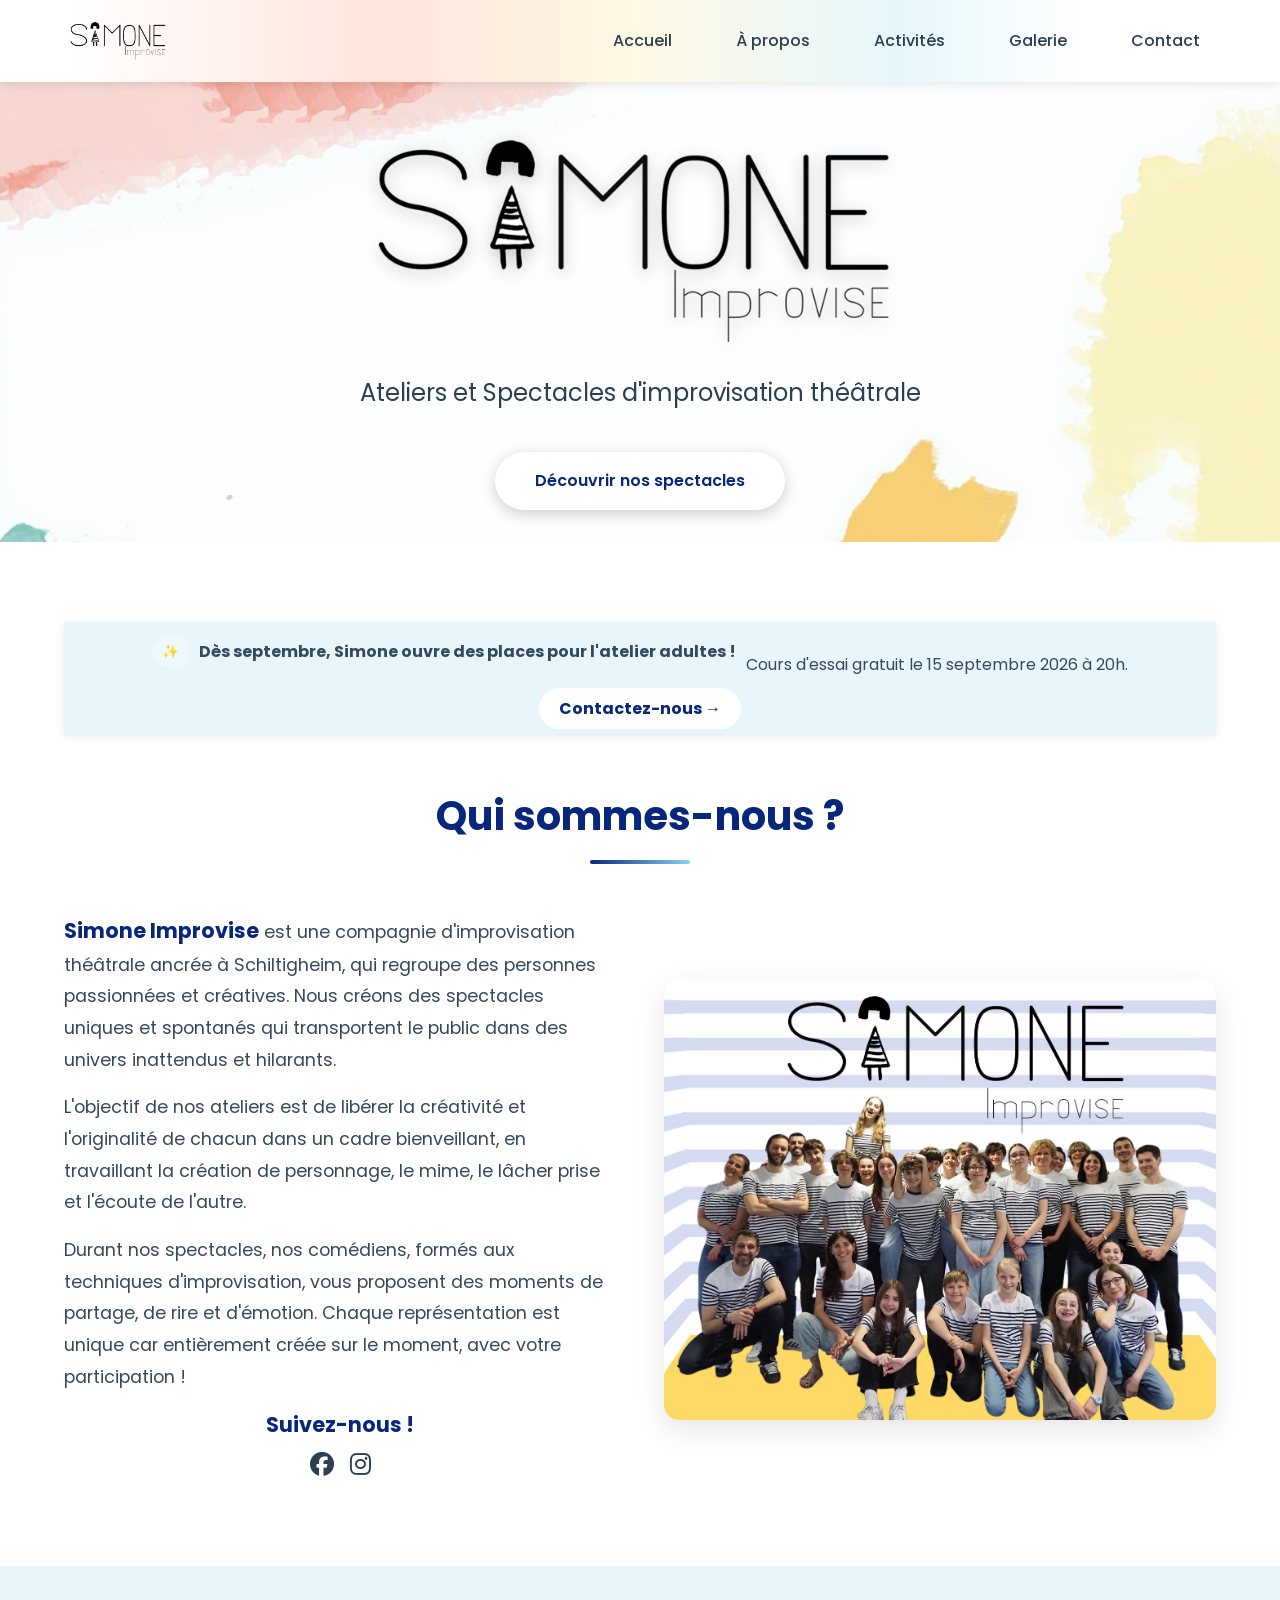
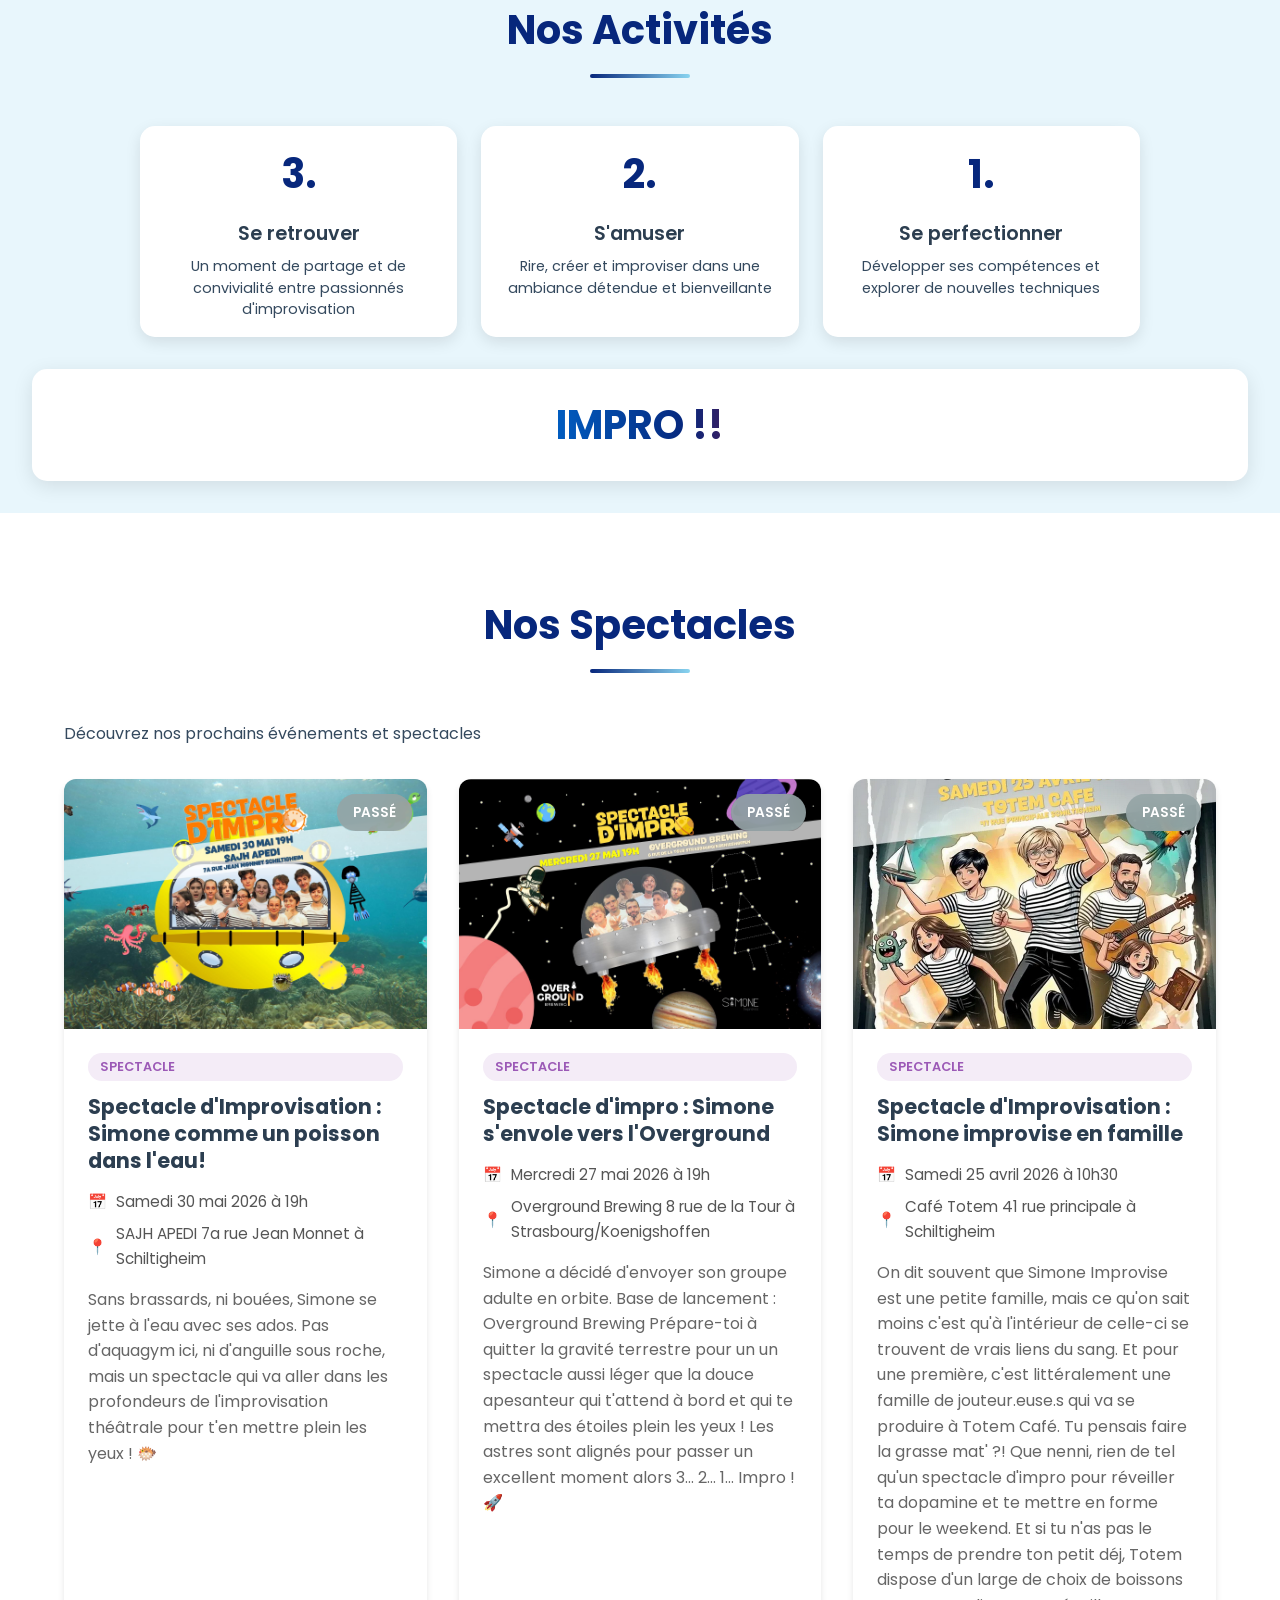
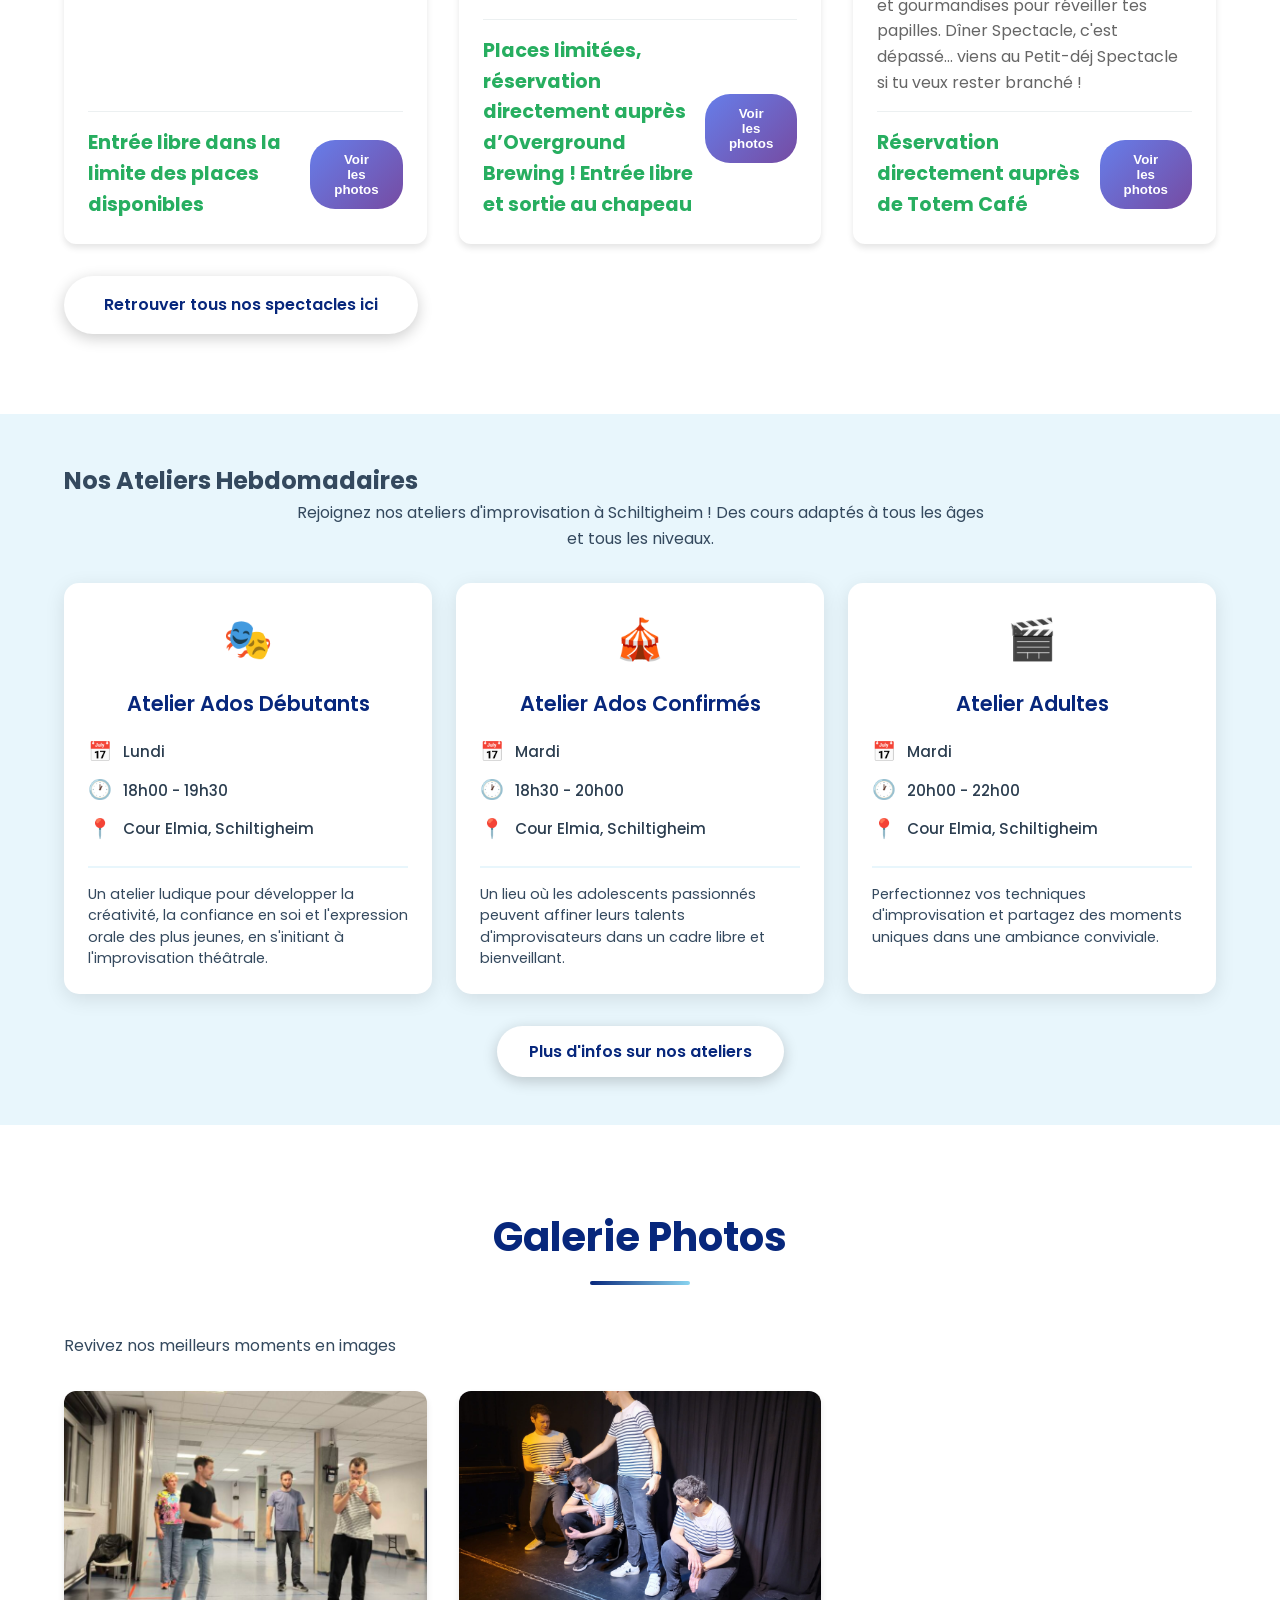
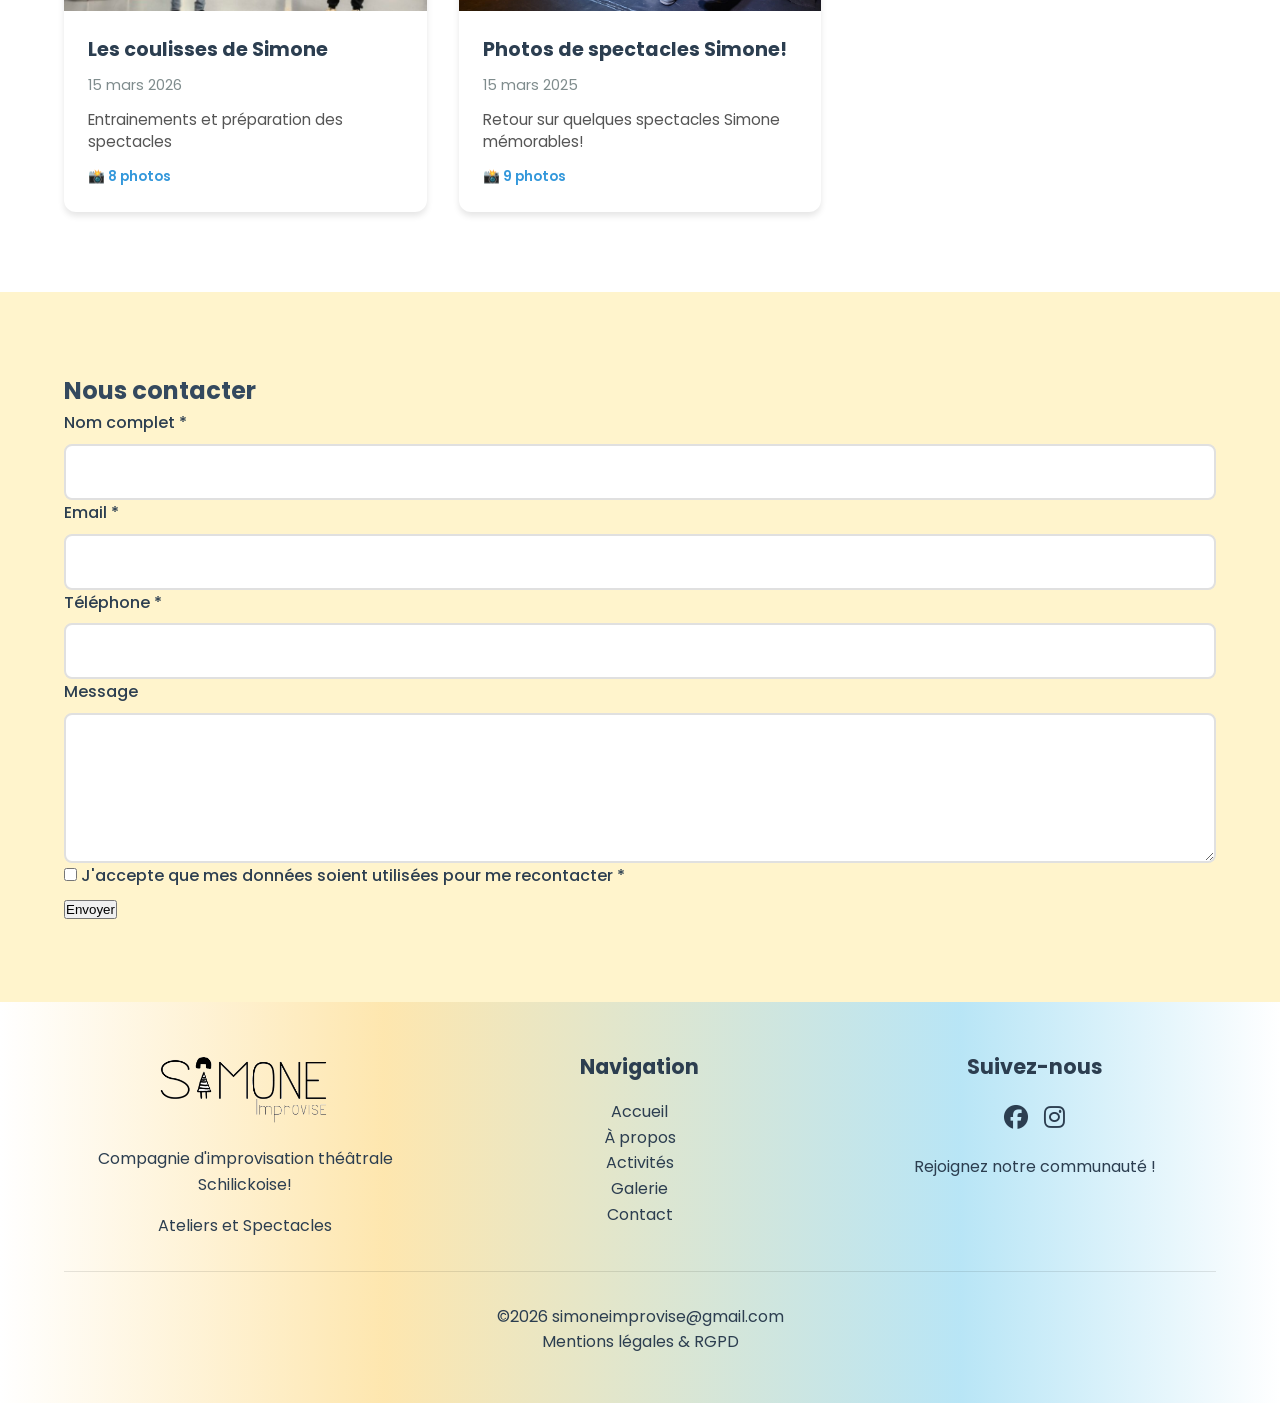
==== index.html @ f1437197 "ouverture place adulte" ====
<!DOCTYPE html>
<html lang="fr">
<head>
    <meta charset="UTF-8">
    <meta name="viewport" content="width=device-width, initial-scale=1.0">
    <meta name="description" content="Simone Improvise - Compagnie d'improvisation théâtrale. Découvrez nos spectacles et rejoignez l'aventure !">
    <meta name="keywords" content="improvisation, théâtre, spectacle, Simone Improvise, association, Schilickoise, Schiltigheim, Schilick">
    <meta property="og:title" content="Simone Improvise - Improvisation Théâtrale">
    <meta property="og:description" content="Compagnie d'improvisation théâtrale">
    <meta property="og:type" content="website">
    <meta property="og:image" content="https://simone-improvise.fr/assets/images/logo-simone-blanc.png">
    <meta property="og:url" content="https://simone-improvise.fr">
    <meta property="og:site_name" content="Simone Improvise">
    <title>Simone Improvise - Improvisation Théâtrale</title>

    <link rel="icon" type="image/png" href="assets/images/favicon.jpg">
    <link rel="apple-touch-icon" href="assets/images/favicon.jpg">
    
    <!-- Google Fonts -->
    <link rel="preconnect" href="https://fonts.googleapis.com">
    <link rel="preconnect" href="https://fonts.gstatic.com" crossorigin>
    <link href="https://fonts.googleapis.com/css2?family=Poppins:wght@300;400;600;700&display=swap" rel="stylesheet">
    
    <!-- CSS externe -->
    <link rel="stylesheet" href="assets/css/styles.css">
    <link rel="stylesheet" href="assets/css/galerie.css">
    <link rel="stylesheet" href="assets/css/spectacles.css">

    <!-- EmailJS -->
    <script type="text/javascript" src="https://cdn.jsdelivr.net/npm/@emailjs/browser@4/dist/email.min.js"></script>  

    <!-- Font Awesome pour les icônes sociales -->
    <link rel="stylesheet" href="https://cdnjs.cloudflare.com/ajax/libs/font-awesome/6.5.1/css/all.min.css">
</head>
<body>
    <!-- HEADER -->
    <header>
        <nav>
            <div class="logo-container">
                <img src="assets/images/logo-simone-transparent.png" alt="Logo Simone Improvise" class="logo">
                <!-- <span class="brand-name">Simone Improvise</span> -->
            </div>
            <ul class="nav-links">
                <li><a href="#accueil">Accueil</a></li>
                <li><a href="#apropos">À propos</a></li>
                <li><a href="#activites">Activités</a></li>
                <li><a href="#galerie">Galerie</a></li>
                <li><a href="#contact">Contact</a></li>
            </ul>
            <!--
            <div>
                <div class="social-links-header">
                    <a href="https://www.facebook.com/simoneimprovise/?locale=fr_FR" aria-label="Facebook"><i class="fab fa-facebook"></i></a>
                    <a href="https://www.instagram.com/simoneimprovise/?hl=fr" aria-label="Facebook"><i class="fab fa-instagram"></i></a>
                </div>
            </div>  
            -->          
            <div class="burger">
                <div></div>
                <div></div>
                <div></div>
            </div>
        </nav>
    </header>

    <!-- HERO SECTION -->
    <section id="accueil" class="hero">
        <div class="hero-content">
            <img src="assets/images/logo-simone-transparent.png" alt="Simone Improvise" class="hero-logo">
            <p>Ateliers et Spectacles d'improvisation théâtrale</p>
            <a href="#spectacles" class="btn">Découvrir nos spectacles</a>
        </div>
    </section>

    <!-- À PROPOS -->
    <section id="apropos">
        <!-- À insérer après le header, avant la section "Qui sommes-nous ?" -->
        <div class="annonce-bandeau">
            <div class="annonce-contenu">
                <span class="badge-nouveau">✨</span>
                <strong>Dès septembre, Simone ouvre des places pour l'atelier adultes !</strong><br>
                Cours d'essai gratuit le 15 septembre 2026 à 20h.
                <a href="#contact" class="btn-contact-rapide">Contactez-nous →</a>
            </div>
        </div>
        <h2 class="section-title">Qui sommes-nous ?</h2>
        <div class="about-content">
            <div class="about-text">
                <p>
                    <strong>Simone Improvise</strong> est une compagnie d'improvisation théâtrale ancrée à Schiltigheim, qui regroupe des personnes passionnées et créatives.
                    Nous créons des spectacles uniques et spontanés qui transportent le public dans des univers
                    inattendus et hilarants.
                </p>
                <p style="margin-top: 1rem;">
                    L'objectif de nos ateliers est de libérer la créativité et l'originalité de chacun dans un cadre bienveillant, 
                    en travaillant la création de personnage, le mime, le lâcher prise et l'écoute de l'autre.
                    <!--La philosophie de la compagnie : "être bien dans ses baskets !".-->
                </p>
                <p style="margin-top: 1rem;">
                    Durant nos spectacles, nos comédiens, formés aux techniques d'improvisation, vous proposent des moments de partage,
                    de rire et d'émotion. Chaque représentation est unique car entièrement créée sur le moment,
                    avec votre participation !
                </p>

            <div>
                <p style="display: flex; gap: 1rem; justify-content: center;  margin-top: 1cap;">
                    <strong>Suivez-nous !</strong>
                </p>
                <div class="social-links-header">
                    <a href="https://www.facebook.com/simoneimprovise/?locale=fr_FR" aria-label="Facebook"><i class="fab fa-facebook"></i></a>
                    <a href="https://www.instagram.com/simoneimprovise/?hl=fr" aria-label="Facebook"><i class="fab fa-instagram"></i></a>
                </div>
            </div>
            <!--
            </div>   
                <div class="btn-container">
                    <a href="#ateliers-horaires" class="btn">
                        Découvrir nos ateliers</a>
                </div>
            </div>-->
            </div>
            <img src="assets/images/IMG_20230524_120431_947.jpg" alt="Équipe Simone Improvise" class="about-image">
        </div>
    </section>

    <!-- ACTIVITES INTRO -->
    <section id="activites">
        <h2 class="section-title">Nos Activités</h2>
        <div class="activites-grid">
            <div class="activite-box">
                <div class="activite-number">3.</div>
                <div class="activite-title">Se retrouver</div>
                <div class="activite-text">Un moment de partage et de convivialité entre passionnés d'improvisation</div>
            </div>
            <div class="activite-box">
                <div class="activite-number">2.</div>
                <div class="activite-title">S'amuser</div>
                <div class="activite-text">Rire, créer et improviser dans une ambiance détendue et bienveillante</div>
            </div>
            <div class="activite-box">
                <div class="activite-number">1.</div>
                <div class="activite-title">Se perfectionner</div>
                <div class="activite-text">Développer ses compétences et explorer de nouvelles techniques</div>
            </div>
        </div>
        <div class="impro-highlight">
            <h3>IMPRO !!</h3>
        </div>
    </section>

    <!-- Section Spectacles Dynamique -->
    <section id="spectacles" class="section">
        <div class="container">
            <h2 class="section-title">Nos Spectacles</h2>
            <p class="section-subtitle">Découvrez nos prochains événements et spectacles</p>
            
            <!-- Grille des spectacles (chargée dynamiquement) -->
            <div id="spectacles-grid" class="spectacles-grid">
                <!-- Les spectacles seront chargés ici par JavaScript -->
            </div>
        </div>
    </section>

    <section id="ateliers-horaires" class="workshops-schedule">
        <div class="container">
            <h2>Nos Ateliers Hebdomadaires</h2>
            <p class="section-intro">
                Rejoignez nos ateliers d'improvisation à Schiltigheim ! 
                Des cours adaptés à tous les âges et tous les niveaux.
            </p>
            
            <div class="schedule-grid">
                <!-- Atelier Enfants -->
                <div class="workshop-card">
                    <div class="workshop-icon">🎭</div>
                    <h3>Atelier Ados Débutants</h3>
                    <div class="workshop-details">
                        <div class="detail-item">
                            <span class="icon">📅</span>
                            <span class="text">Lundi</span>
                        </div>
                        <div class="detail-item">
                            <span class="icon">🕐</span>
                            <span class="text">18h00 - 19h30</span>
                        </div>
                        <div class="detail-item">
                            <span class="icon">📍</span>
                            <span class="text">Cour Elmia, Schiltigheim</span>
                        </div>
                    </div>
                    <p class="workshop-description">
                        Un atelier ludique pour développer la créativité, la confiance en soi 
                        et l'expression orale des plus jeunes, en s'initiant à l'improvisation théâtrale.
                    </p>
                </div>

                <!-- Atelier Ados -->
                <div class="workshop-card">
                    <div class="workshop-icon">🎪</div>
                    <h3>Atelier Ados Confirmés</h3>
                    <div class="workshop-details">
                        <div class="detail-item">
                            <span class="icon">📅</span>
                            <span class="text">Mardi</span>
                        </div>
                        <div class="detail-item">
                            <span class="icon">🕐</span>
                            <span class="text">18h30 - 20h00</span>
                        </div>
                        <div class="detail-item">
                            <span class="icon">📍</span>
                            <span class="text">Cour Elmia, Schiltigheim</span>
                        </div>
                    </div>
                    <p class="workshop-description">
                        Un lieu où les adolescents passionnés peuvent affiner leurs talents 
                        d'improvisateurs dans un cadre libre et bienveillant.
                    </p>
                </div>

                <!-- Atelier Adultes -->
                <div class="workshop-card">
                    <div class="workshop-icon">🎬</div>
                    <h3>Atelier Adultes</h3>
                    <div class="workshop-details">
                        <div class="detail-item">
                            <span class="icon">📅</span>
                            <span class="text">Mardi</span>
                        </div>
                        <div class="detail-item">
                            <span class="icon">🕐</span>
                            <span class="text">20h00 - 22h00</span>
                        </div>
                        <div class="detail-item">
                            <span class="icon">📍</span>
                            <span class="text">Cour Elmia, Schiltigheim</span>
                        </div>
                    </div>
                    <p class="workshop-description">
                        Perfectionnez vos techniques d'improvisation et partagez des moments 
                        uniques dans une ambiance conviviale.
                    </p>
                </div>
            </div>

            <div class="cta-container">
                <a href="#contact" class="btn btn-primary">Plus d'infos sur nos ateliers</a>
            </div>
        </div>
    </section>

    <!-- GALERIE -->
    <section id="galerie" class="section">
        <div class="container">
            <h2 class="section-title">Galerie Photos</h2>
            <p class="section-subtitle">Revivez nos meilleurs moments en images</p>
            
            <!-- Grille des albums (chargés dynamiquement) -->
            <div id="albums-grid" class="albums-grid">
                <!-- Les albums seront chargés ici par JavaScript -->
            </div>
        </div>
    </section>
    <!-- Lightbox pour affichage des photos -->
    <div id="lightbox" class="lightbox">
        <span class="lightbox-close">&times;</span>
        <div class="lightbox-content">
            <button class="lightbox-nav lightbox-prev" aria-label="Photo précédente">&#10094;</button>
            <img id="lightbox-image" src="" alt="">
            <button class="lightbox-nav lightbox-next" aria-label="Photo suivante">&#10095;</button>
        </div>
        <div class="lightbox-caption"></div>
        <div class="lightbox-thumbnails"></div>
    </div>

    <!-- CONTACT -->
    <section id="contact">
        <h2>Nous contacter</h2>
        <form id="contact-form">
            <div class="form-group">
                <label for="name">Nom complet *</label>
                <input type="text" id="name" name="from_name" required>
            </div>
            
            <div class="form-group">
                <label for="email">Email *</label>
                <input type="email" id="email" name="from_email" required>
            </div>
            
            <div class="form-group">
                <label for="phone">Téléphone *</label>
                <input type="tel" id="phone" name="phone">
            </div>
            
            <div class="form-group">
                <label for="message">Message </label>
                <textarea id="message" name="message" rows="5" required></textarea>
            </div>
            <div class="form-group">
            <label>
                <input type="checkbox" name="rgpd_consent" required>
                J'accepte que mes données soient utilisées pour me recontacter *
            </label>
            </div>
            <button type="submit" id="submit-btn">Envoyer</button>
            <div id="form-status"></div>
        </form>
    </section>

    <!-- FOOTER -->
    <footer>
        <div class="footer-content">
            <div class="footer-section">
                <div class="footer-logo-container">
                    <img src="assets/images/logo-simone-transparent.png" alt="Logo Simone Improvise" class="footer-logo">
                    <!-- <span class="footer-brand">Simone Improvise</span> -->
                </div>
                
                <p style="margin-top: 1rem;">Compagnie d'improvisation théâtrale Schilickoise! </p>
                <p style="margin-top: 1rem;">Ateliers et Spectacles</p>
            </div>
            <div class="footer-section">
                <h3>Navigation</h3>
                <p><a href="#accueil">Accueil</a></p>
                <p><a href="#apropos">À propos</a></p>
                <p><a href="#activites">Activités</a></p>
                <p><a href="#galerie">Galerie</a></p>
                <p><a href="#contact">Contact</a></p>
            </div>
            <div class="footer-section">
                <h3>Suivez-nous</h3>
                <div class="social-links">
                    <a href="https://www.facebook.com/simoneimprovise/?locale=fr_FR" aria-label="Facebook"><i class="fab fa-facebook"></i></a>
                    <a href="https://www.instagram.com/simoneimprovise/?hl=fr" aria-label="Facebook"><i class="fab fa-instagram"></i></a>
                </div>
                <p style="margin-top: 1rem;">Rejoignez notre communauté !</p>
            </div>
        </div>
        <div class="footer-bottom">
            <p>&copy;2026 simoneimprovise@gmail.com</p>
            <p><a href="mentions-legales.html">Mentions légales & RGPD</a></p>
        </div>
    </footer>

    <!-- JAVASCRIPT -->
    <script src="assets/js/main.js"></script>
    <script src="assets/js/galerie.js"></script>
    <script src="assets/js/email.js"></script>
    <script src="assets/js/spectacles.js"></script>
</body>
</html>
---- assets/css/styles.css ----
/* ========================================
   SIMONE IMPROVISE - STYLES GLOBAUX
   ======================================== */

* {
    margin: 0;
    padding: 0;
    box-sizing: border-box;
}

:root {
    --coral-pastel: #07277c;
    --sunshine-yellow: #FDD679;
    --sky-blue: #89D4F0;
    --mint-green: #7DDCC8;
    --pale-blue: #E8F6FC;
    --pale-yellow: #FFF4CC;
    --white: #FFFFFF;
    --dark-text: #2C3E50;
    --text-color: #34495E;
    --bleu:        #07277c;
    --bleu-clair:  #0a2c84;
    --fond-clair:  #eff9ff;
    --fond-hero:   #ebe3d9;
    --fond-cover:  #edeeee;
    --texte:       #03081e;
    --texte-gris:  #252525;
    --bordure:     #7b90bd;
    --blanc:       #ffffff;
}

body {
    font-family: 'Poppins', sans-serif;
    line-height: 1.6;
    color: var(--text-color);
    overflow-x: hidden;
    background: var(--white);
}

.btn-container {
    text-align: center;
}

.btn-spectacles {
    text-align: center;
}
/* ========================================
   HEADER & NAVIGATION
   ======================================== */

header {
    /* linear-gradient(90deg, #FFB4A8 0%, #FDD679 35%, #89D4F0 70%, #7DDCC8 100%); */
    background: linear-gradient(90deg, 
        #FFFFFF 0%, 
        #FFFFFF 5%,          /* Plus de blanc */
        #FFE5DC 30%,          /* Orange ultra-pâle */
        #FFF9E6 50%,          /* Jaune ultra-pâle */
        #E6F7FC 70%,          /* Bleu ultra-pâle */
        #FFFFFF 85%,          /* Plus de blanc */
        #FFFFFF 100%
    ); 
    position: fixed;
    width: 100%;
    top: 0;
    z-index: 1000;
    box-shadow: 0 2px 10px rgba(0,0,0,0.1);
}

nav {
    display: flex;
    justify-content: space-between;
    align-items: center;
    padding: 1rem 5%;
    max-width: 1400px;
    margin: 0 auto;
}

.logo-container {
    display: flex;
    align-items: center;
    gap: 1rem;
}

.logo {
    height: 50px;
    width: auto;
    #background: white;
    padding: 5px;
    border-radius: 5px;
}

.brand-name {
    color: var(--dark-text);
    font-size: 1.5rem;
    font-weight: 600;
    text-shadow: 1px 1px 2px rgba(255,255,255,0.5);
}

.nav-links {
    display: flex;
    list-style: none;
    gap: 2rem;
}

.nav-links a {
    color: var(--dark-text);
    text-decoration: none;
    font-weight: 500;
    transition: all 0.3s ease;
    padding: 0.5rem 1rem;
    border-radius: 5px;
}

.nav-links a:hover {
    background: rgba(255, 255, 255, 0.5);
}

.burger {
    display: none;
    flex-direction: column;
    cursor: pointer;
    gap: 5px;
}

.burger div {
    width: 25px;
    height: 3px;
    background: var(--dark-text);
    border-radius: 5px;
    transition: all 0.3s ease;
}

/* ========================================
   HERO SECTION
   ======================================== */

.hero {
    margin-top: 70px;
    min-height: 50vh;
    display: flex;
    align-items: center;
    justify-content: center;
    text-align: center;
    color: white;
    position: relative;
    padding: 2rem 2rem;
    overflow: hidden;
}

/* Fond aquarelle responsive avec transparence */
.hero::before {
    content: '';
    position: absolute;
    top: 0;
    left: 0;
    width: 100%;
    height: 100%;
    background-image: url('../images/hero-background.png');
    background-size: cover;
    background-position: center;
    background-repeat: no-repeat;
    opacity: 0.85;
    z-index: 0;
}

.hero-content {
    z-index: 2;
    max-width: 800px;
    animation: fadeInUp 1s ease;
    position: relative;
}

.hero-logo {
    max-width: 600px;
    width: 90%;
    height: auto;
    margin-top: 2rem;
    margin-bottom: 1rem;
    filter: drop-shadow(0 4px 8px rgba(0,0,0,0.2));
}

.hero h1 {
    display: none; /* Cache le titre texte car il est dans l'image */
}

.hero p {
    font-size: 1.5rem;
    margin-bottom: 2.5rem;
    color: var(--dark-text);
    text-shadow: 2px 2px 4px rgba(255,255,255,0.8);
}

/* ========================================
   BOUTONS
   ======================================== */

.btn {
    display: inline-block;
    padding: 1rem 2.5rem;
    background: white;
    color: var(--coral-pastel);
    text-decoration: none;
    border-radius: 50px;
    font-weight: 600;
    transition: all 0.3s ease;
    box-shadow: 0 4px 15px rgba(0,0,0,0.2);
}

.btn:hover {
    transform: translateY(-3px);
    box-shadow: 0 6px 20px rgba(0,0,0,0.3);
    background: var(--pale-yellow);
}

.btn-valeurs {
    display: inline-block;
    margin-top: 1.5rem;
    padding: 0.8rem 2rem;
    border: 2px solid var(--sky-blue);
    color: var(--sky-blue);
    text-decoration: none;
    border-radius: 50px;
    font-weight: 600;
    transition: all 0.3s ease;
}

.btn-valeurs:hover {
    background: var(--sky-blue);
    color: white;
}

/* ========================================
   SECTIONS
   ======================================== */

section {
    padding: 5rem 5%;
    max-width: 1400px;
    margin: 0 auto;
}

section:nth-child(even) {
    background: var(--pale-blue);
}

.section-title {
    text-align: center;
    font-size: 2.5rem;
    margin-bottom: 3rem;
    color: var(--coral-pastel);
    position: relative;
    padding-bottom: 1rem;
    font-weight: 700;
}

.section-title::after {
    content: '';
    position: absolute;
    bottom: 0;
    left: 50%;
    transform: translateX(-50%);
    width: 100px;
    height: 4px;
    background: linear-gradient(90deg, var(--coral-pastel), var(--sky-blue));
    border-radius: 2px;
}

/* ========================================
   SECTION À PROPOS
   ======================================== */

#apropos {
    background: white;
}

.about-content {
    display: grid;
    grid-template-columns: 1fr 1fr;
    gap: 3rem;
    align-items: center;
}

.about-text {
    font-size: 1.1rem;
    line-height: 1.8;
}

.about-text strong {
    color: var(--coral-pastel);
    font-size: 1.3rem;
}

.about-image {
    width: 100%;
    border-radius: 15px;
    box-shadow: 0 10px 30px rgba(0,0,0,0.1);
    transition: transform 0.3s ease;
}

.about-image:hover {
    transform: scale(1.02);
}

/* ========================================
   SECTION ACTIVITÉS
   ======================================== */

#activites {
    background: var(--pale-blue);
    padding: 2rem 2rem; /* Ajoutez cette ligne si elle n'existe pas */
}

.activites-grid {
    display: grid;
    grid-template-columns: repeat(3, 1fr);
    gap: 1.5rem; /* Réduit de 2rem à 1.5rem */
    margin-bottom: 1rem; /* Réduit de 3rem à 2rem */
    max-width: 1000px; /* Limite la largeur totale */
    margin-left: auto;
    margin-right: auto;
}

.activite-box {
    background: white;
    padding: 1rem; /* Réduit de 2rem à 1.5rem */
    border-radius: 15px;
    text-align: center;
    box-shadow: 0 5px 15px rgba(0,0,0,0.1);
    transition: transform 0.3s ease;
}

.activite-box:hover {
    transform: translateY(-10px);
}

.activite-number {
    font-size: 2.5rem; /* Réduit de 3rem à 2.5rem */
    font-weight: 700;
    color: var(--coral-pastel);
    margin-bottom: 0.8rem; /* Réduit de 1rem à 0.8rem */
}

.activite-title {
    font-size: 1.2rem; /* Réduit de 1.2rem à 1.1rem */
    font-weight: 600;
    color: var(--dark-text);
    margin-bottom: 0.4rem; /* Réduit de 0.5rem à 0.4rem */
}

.activite-text {
    font-size: 0.9rem; /* Réduit de 0.95rem à 0.9rem */
    color: var(--text-color);
    line-height: 1.5; /* Réduit de 1.6 à 1.5 */
}

.impro-highlight {
    text-align: center;
    padding: 1.5rem; /* Réduit de 2rem à 1.5rem */
    background: white;
    border-radius: 15px;
    box-shadow: 0 5px 20px rgba(0,0,0,0.1);
    margin-top: 2rem; /* Ajoutez cette ligne */
}

.impro-highlight h3 {
background: linear-gradient(90deg, #0066CC 41%, #07277c 54%, #f70000 70%);
  -webkit-background-clip: text;
  -webkit-text-fill-color: transparent;
  background-clip: text;
  font-weight: bold;
  font-size: 2.5rem; /* ajuste selon ta typo */
}

/* ========================================
   CARTES ACTIVITÉS
   ======================================== */

#nos-activites {
    background: white;
}

.activites-cards {
    display: grid;
    grid-template-columns: repeat(auto-fit, minmax(300px, 1fr));
    gap: 2.5rem;
}

.activite-card {
    background: white;
    border-radius: 15px;
    overflow: hidden;
    box-shadow: 0 5px 20px rgba(0,0,0,0.1);
    transition: all 0.3s ease;
}

.activite-card:hover {
    transform: translateY(-10px);
    box-shadow: 0 15px 40px rgba(0,0,0,0.2);
}

.activite-card img {
    width: 100%;
    height: 250px;
    object-fit: cover;
}

.activite-info {
    padding: 1.5rem;
}

.activite-info h3 {
    color: var(--coral-pastel);
    margin-bottom: 0.5rem;
    font-size: 1.3rem;
}

.activite-info p {
    color: var(--text-color);
    line-height: 1.6;
}

/* ========================================
   SECTION VALEURS
   ======================================== */

#valeurs {
    background: var(--pale-blue);
}

.valeurs-content {
    display: grid;
    grid-template-columns: 1fr 1fr;
    gap: 3rem;
    align-items: center;
}

.valeurs-image {
    width: 100%;
    border-radius: 15px;
    box-shadow: 0 10px 30px rgba(0,0,0,0.1);
}

.valeurs-text {
    font-size: 1.05rem;
    line-height: 1.8;
}

.valeurs-text h3 {
    color: var(--coral-pastel);
    font-size: 1.8rem;
    margin-bottom: 1rem;
}

/* ========================================
   GALERIE
   ======================================== */

#galerie {
    background: white;
}

.gallery-grid {
    display: grid;
    grid-template-columns: repeat(auto-fit, minmax(300px, 1fr));
    gap: 2rem;
}

.gallery-item {
    position: relative;
    overflow: hidden;
    border-radius: 15px;
    box-shadow: 0 5px 15px rgba(0,0,0,0.1);
    cursor: pointer;
    transition: transform 0.3s ease;
}

.gallery-item:hover {
    transform: translateY(-10px);
    box-shadow: 0 10px 30px rgba(0,0,0,0.2);
}

.gallery-item img {
    width: 100%;
    height: 300px;
    object-fit: cover;
    transition: transform 0.5s ease;
}

.gallery-item:hover img {
    transform: scale(1.1);
}

.gallery-overlay {
    position: absolute;
    top: 0;
    left: 0;
    width: 100%;
    height: 100%;
    background: linear-gradient(135deg, rgba(255, 180, 168, 0.85), rgba(137, 212, 240, 0.85));
    display: flex;
    align-items: center;
    justify-content: center;
    opacity: 0;
    transition: opacity 0.3s ease;
}

.gallery-item:hover .gallery-overlay {
    opacity: 1;
}

.gallery-overlay p {
    color: white;
    font-size: 1.2rem;
    font-weight: 600;
    text-shadow: 2px 2px 4px rgba(0,0,0,0.3);
}

/* ========================================
   SECTION CONTACT
   ======================================== */

#contact {
    background: var(--pale-yellow);
}

.contact-container {
    max-width: 800px;
    margin: 0 auto;
    background: white;
    padding: 3rem;
    border-radius: 15px;
    box-shadow: 0 10px 30px rgba(0,0,0,0.1);
}

.contact-form {
    display: flex;
    flex-direction: column;
    gap: 1.5rem;
}

.form-group {
    display: flex;
    flex-direction: column;
}

.form-group label {
    margin-bottom: 0.5rem;
    font-weight: 500;
    color: var(--dark-text);
}

.form-group input,
.form-group textarea {
    padding: 1rem;
    border: 2px solid #E0E0E0;
    border-radius: 8px;
    font-family: 'Poppins', sans-serif;
    transition: border-color 0.3s ease;
}

.form-group input:focus,
.form-group textarea:focus {
    outline: none;
    border-color: var(--coral-pastel);
}

.form-group textarea {
    min-height: 150px;
    resize: vertical;
}

/* ========================================
   FOOTER
   ======================================== */

footer {
    background: linear-gradient(90deg, 
        rgba(255, 255, 255, 0.9) 0%, 
        rgba(253, 214, 121, 0.6) 30%, 
        rgba(137, 212, 240, 0.6) 75%, 
        rgba(255, 255, 255, 0.9) 100%
    );
    color: var(--dark-text);
    text-align: center;
    padding: 3rem 5%;
}

.footer-content {
    max-width: 1400px;
    margin: 0 auto;
    display: grid;
    grid-template-columns: repeat(auto-fit, minmax(250px, 1fr));
    gap: 2rem;
    margin-bottom: 2rem;
}

.footer-section h3 {
    margin-bottom: 1rem;
    color: var(--dark-text);
    font-size: 1.3rem;
}

.footer-logo-container {
    display: flex;
    flex-direction: column;
    align-items: center;
    gap: 1rem;
}

.footer-logo {
    height: 80px;
    #background: white;
    padding: 5px;
    border-radius: 5px;
}

.footer-brand {
    font-size: 1.5rem;
    font-weight: 600;
    color: var(--dark-text);
}

.footer-section a {
    color: var(--dark-text);
    text-decoration: none;
    transition: opacity 0.3s ease;
}

.footer-section a:hover {
    opacity: 0.7;
}

.social-links {
    display: flex;
    gap: 1rem;
    justify-content: center;
    margin-top: 1rem;
}

.social-links a {
    color: var(--dark-text);
    font-size: 1.5rem;
    transition: transform 0.3s ease;
}

.social-links a:hover {
    transform: scale(1.2);
}

.footer-bottom {
    margin-top: 2rem;
    padding-top: 2rem;
    border-top: 1px solid rgba(0,0,0,0.1);
    color: var(--dark-text);
}

.social-links-header {
    display: flex;
    gap: 1rem;
    justify-content: center;
    margin-top: 0cap;
}

.social-links-header a {
    color: var(--dark-text);
    font-size: 1.5rem;
    transition: transform 0.3s ease;
}

.social-links-header a:hover {
    transform: scale(1.2);
}


/* ========================================
   ANIMATIONS
   ======================================== */

@keyframes fadeInUp {
    from {
        opacity: 0;
        transform: translateY(30px);
    }
    to {
        opacity: 1;
        transform: translateY(0);
    }
}

/* ========================================
   RESPONSIVE
   ======================================== */

@media screen and (max-width: 968px) {
    .activites-grid {
        grid-template-columns: 1fr;
    }

    .valeurs-content {
        grid-template-columns: 1fr;
    }

    .about-content {
        grid-template-columns: 1fr;
    }
}

@media screen and (max-width: 768px) {
    .nav-links {
        position: fixed;
        right: -100%;
        top: 70px;
        flex-direction: column;
        background: linear-gradient(135deg, #FFB4A8, #89D4F0);
        width: 100%;
        padding: 2rem;
        transition: right 0.3s ease;
        gap: 1rem;
    }

    .nav-links.active {
        right: 0;
    }

    .burger {
        display: flex;
    }

    .burger.active div:nth-child(1) {
        transform: rotate(-45deg) translate(-5px, 6px);
    }

    .burger.active div:nth-child(2) {
        opacity: 0;
    }

    .burger.active div:nth-child(3) {
        transform: rotate(45deg) translate(-5px, -6px);
    }

    .brand-name {
        font-size: 1.2rem;
    }

    .hero h1 {
        font-size: 2.5rem;
    }

    .hero p {
        font-size: 1.2rem;
    }

    .gallery-grid {
        grid-template-columns: 1fr;
    }

    .activites-cards {
        grid-template-columns: 1fr;
    }

    .contact-container {
        padding: 2rem 1.5rem;
    }

    section {
        padding: 3rem 1.5rem;
    }
}

@media screen and (max-width: 480px) {
    .hero h1 {
        font-size: 2rem;
    }

    .section-title {
        font-size: 2rem;
    }

    .logo {
        height: 40px;
    }

    .brand-name {
        font-size: 1rem;
    }
}

/* ========================================
   SECTION ATELIERS HORAIRES - VERSION COMPACTE
   ======================================== */

.workshops-schedule {
    padding: 3rem 5%; /* Réduit de 5rem à 3rem */
    background: var(--pale-blue);
    max-width: 1400px;
    margin: 0 auto;
}

.workshops-schedule .section-intro {
    text-align: center;
    font-size: 1rem; /* Réduit de 1.1rem à 1rem */
    margin-bottom: 2rem; /* Réduit de 3rem à 2rem */
    max-width: 700px;
    margin-left: auto;
    margin-right: auto;
    color: var(--text-color);
    line-height: 1.6; /* Réduit de 1.8 à 1.6 */
}

.schedule-grid {
    display: grid;
    grid-template-columns: repeat(auto-fit, minmax(280px, 1fr)); /* Réduit de 300px à 280px */
    gap: 1.5rem; /* Réduit de 2.5rem à 1.5rem */
    margin-bottom: 2rem; /* Réduit de 3rem à 2rem */
}

.workshop-card {
    background: white;
    border-radius: 15px;
    padding: 1.5rem; /* Réduit de 2rem à 1.5rem */
    box-shadow: 0 5px 20px rgba(0,0,0,0.1);
    transition: all 0.3s ease;
}

.workshop-card:hover {
    transform: translateY(-10px);
    box-shadow: 0 15px 40px rgba(0,0,0,0.2);
}

.workshop-icon {
    font-size: 2.5rem; /* Réduit de 3rem à 2.5rem */
    text-align: center;
    margin-bottom: 1rem; /* Réduit de 1.5rem à 1rem */
}

.workshop-card h3 {
    font-size: 1.3rem; /* Réduit de 1.5rem à 1.3rem */
    margin-bottom: 1rem; /* Réduit de 1.5rem à 1rem */
    text-align: center;
    color: var(--coral-pastel);
    font-weight: 600;
}

.workshop-details {
    margin-bottom: 1rem; /* Réduit de 1.5rem à 1rem */
    padding-bottom: 0.8rem; /* Réduit de 1rem à 0.8rem */
    border-bottom: 2px solid var(--pale-blue);
}

.detail-item {
    display: flex;
    align-items: center;
    margin-bottom: 8px; /* Réduit de 12px à 8px */
    font-size: 0.95rem; /* Réduit de 1rem à 0.95rem */
    color: var(--text-color);
}

.detail-item .icon {
    font-size: 1.2rem; /* Réduit de 1.3rem à 1.2rem */
    margin-right: 10px; /* Réduit de 12px à 10px */
    width: 25px; /* Réduit de 30px à 25px */
    flex-shrink: 0;
}

.detail-item .text {
    font-weight: 500;
    color: var(--dark-text);
}

.workshop-description {
    font-size: 0.9rem; /* Réduit de 0.95rem à 0.9rem */
    line-height: 1.5; /* Réduit de 1.6 à 1.5 */
    color: var(--text-color);
}

.cta-container {
    text-align: center;
    margin-top: 1.5rem; /* Réduit de 2rem à 1.5rem */
}

.btn-primary {
    display: inline-block;
    padding: 0.8rem 2rem; /* Réduit de 1rem 2.5rem à 0.8rem 2rem */
    background: white;
    color: var(--coral-pastel);
    text-decoration: none;
    border-radius: 50px;
    font-weight: 600;
    transition: all 0.3s ease;
    box-shadow: 0 4px 15px rgba(0,0,0,0.2);
}

.btn-primary:hover {
    transform: translateY(-3px);
    box-shadow: 0 6px 20px rgba(0,0,0,0.3);
    background: var(--pale-yellow);
}

/* Responsive */
@media screen and (max-width: 768px) {
    .schedule-grid {
        grid-template-columns: 1fr;
    }
    
    .workshops-schedule {
        padding: 2rem 1.5rem; /* Réduit de 3rem à 2rem */
    }
    
    .workshop-card {
        padding: 1.2rem; /* Réduit de 1.5rem à 1.2rem */
    }
}

@media screen and (max-width: 480px) {
    .workshop-icon {
        font-size: 2rem; /* Réduit de 2.5rem à 2rem */
    }
    
    .workshop-card h3 {
        font-size: 1.2rem; /* Réduit de 1.3rem à 1.2rem */
    }
}

/* ========================================
   FOOTER - Lien mentions légales
   ======================================== */

.footer-bottom a {
  color: var(--dark-text);  /* Même couleur que le texte */
  text-decoration: none;     /* Enlève le soulignement */
  transition: opacity 0.3s ease;
}

.footer-bottom a:hover {
  opacity: 0.7;             /* Effet au survol (léger fondu) */
  text-decoration: underline; /* Souligne uniquement au survol */
}

/* ========================================
   MENTIONS LÉGALES
   ======================================== */

.legal-section {
  padding: 4rem 2rem;
  background-color: var(--light-bg);
}

.legal-content {
  max-width: 900px;  /* Largeur confortable pour la lecture */
  margin: 0 auto;    /* Centre le contenu */
  background: white;
  padding: 2rem;
  border-radius: 10px;
  box-shadow: 0 2px 10px rgba(0, 0, 0, 0.1);
  line-height: 1.8;
}

.legal-content p {
  margin-bottom: 1rem;
}

.legal-content strong {
  color: var(--dark-text);
  font-weight: 600;
}

.legal-content h3 {
  color: var(--coral-pastel);
  font-size: 1.5rem;
  margin-bottom: 1rem;
  border-bottom: 2px solid var(--coral-pastel);
  padding-bottom: 0.5rem;
}


.annonce-bandeau {
    background: var(--pale-blue);
    color: var(--text-color);
    padding: 5px 5px;
    text-align: center;
    box-shadow: 0 2px 8px rgba(0,0,0,0.1);
    animation: slideDown 0.5s ease-out;
    margin-top: 0;  
    margin-bottom: 50px;
}

.annonce-contenu {
    max-width: 1200px;
    margin: 0 auto;
    display: flex;
    align-items: center;
    justify-content: center;
    gap: 10px;
    flex-wrap: wrap;
}

.badge-nouveau {
    background: rgba(255,255,255,0.3);
    padding: 4px 10px;
    border-radius: 20px;
    font-size: 0.85em;
}

.btn-contact-rapide {
    background: white;
    color: var(--bleu);
    padding: 8px 20px;
    border-radius: 25px;
    text-decoration: none;
    font-weight: bold;
    transition: transform 0.2s;
}

.btn-contact-rapide:hover {
    transform: scale(1.05);
}

@keyframes slideDown {
    from { transform: translateY(-100%); opacity: 0; }
    to { transform: translateY(0); opacity: 1; }
}
---- assets/css/galerie.css ----
/* ========================================
   GALERIE DYNAMIQUE - ALBUMS
   ======================================== */

/* Grille des albums */
.albums-grid {
    display: grid;
    grid-template-columns: repeat(auto-fill, minmax(280px, 1fr));
    gap: 2rem;
    margin-top: 2rem;
}

.album-card {
    background: white;
    border-radius: 12px;
    overflow: hidden;
    box-shadow: 0 4px 6px rgba(0, 0, 0, 0.1);
    cursor: pointer;
    transition: all 0.3s ease;
}

.album-card:hover {
    transform: translateY(-8px);
    box-shadow: 0 12px 24px rgba(0, 0, 0, 0.15);
}

.album-card:focus {
    outline: 3px solid #3498db;
    outline-offset: 2px;
}

.album-thumbnail {
    width: 100%;
    height: 220px;
    object-fit: cover;
    display: block;
}

.album-info {
    padding: 1.5rem;
}

.album-info h3 {
    margin: 0 0 0.5rem 0;
    color: #2c3e50;
    font-size: 1.2rem;
}

.album-date {
    color: #7f8c8d;
    font-size: 0.9rem;
    margin-bottom: 0.75rem;
    display: block;
}

.album-description {
    color: #555;
    line-height: 1.5;
    font-size: 0.95rem;
}

.album-photo-count {
    margin-top: 0.75rem;
    color: #3498db;
    font-size: 0.85rem;
    font-weight: 600;
}

/* ========================================
   LIGHTBOX
   ======================================== */

.lightbox {
    display: none;
    position: fixed;
    z-index: 10000;
    top: 0;
    left: 0;
    width: 100%;
    height: 100%;
    background-color: rgba(0, 0, 0, 0.95);
    overflow: auto;
}

.lightbox.active {
    display: block;
    animation: fadeIn 0.3s ease;
}

@keyframes fadeIn {
    from { opacity: 0; }
    to { opacity: 1; }
}

.lightbox-close {
    position: fixed;
    top: 20px;
    right: 40px;
    color: white;
    font-size: 45px;
    font-weight: bold;
    cursor: pointer;
    z-index: 10001;
    transition: color 0.3s;
    line-height: 1;
}

.lightbox-close:hover,
.lightbox-close:focus {
    color: #e74c3c;
    outline: none;
}

.lightbox-content {
    position: relative;
    margin: 60px auto 20px;
    max-width: 90%;
    text-align: center;
}

#lightbox-image {
    max-width: 100%;
    max-height: 70vh;
    margin: 0 auto;
    display: block;
    border-radius: 8px;
    box-shadow: 0 8px 32px rgba(0, 0, 0, 0.5);
}

.lightbox-nav {
    position: absolute;
    top: 50%;
    transform: translateY(-50%);
    background-color: rgba(255, 255, 255, 0.15);
    color: white;
    border: none;
    font-size: 32px;
    padding: 1rem 1.2rem;
    cursor: pointer;
    border-radius: 8px;
    transition: all 0.3s;
    backdrop-filter: blur(10px);
}

.lightbox-nav:hover,
.lightbox-nav:focus {
    background-color: rgba(255, 255, 255, 0.3);
    transform: translateY(-50%) scale(1.1);
    outline: none;
}

.lightbox-prev {
    left: 20px;
}

.lightbox-next {
    right: 20px;
}

.lightbox-caption {
    color: white;
    text-align: center;
    padding: 1.5rem;
    font-size: 1.2rem;
    font-weight: 500;
}

.lightbox-thumbnails {
    display: flex;
    justify-content: center;
    gap: 12px;
    padding: 1rem;
    flex-wrap: wrap;
    max-width: 90%;
    margin: 0 auto;
}

.lightbox-thumbnails img {
    width: 80px;
    height: 80px;
    object-fit: cover;
    cursor: pointer;
    border: 3px solid transparent;
    border-radius: 8px;
    transition: all 0.3s;
    opacity: 0.6;
}

.lightbox-thumbnails img:hover,
.lightbox-thumbnails img:focus {
    opacity: 1;
    border-color: rgba(255, 255, 255, 0.5);
    transform: scale(1.1);
    outline: none;
}

.lightbox-thumbnails img.active {
    border-color: white;
    opacity: 1;
}

/* Message de chargement */
.loading-message {
    text-align: center;
    padding: 3rem;
    color: #7f8c8d;
    font-style: italic;
}

/* ========================================
   RESPONSIVE
   ======================================== */

@media (max-width: 768px) {
    .albums-grid {
        grid-template-columns: 1fr;
        gap: 1.5rem;
    }
    
    .lightbox-nav {
        font-size: 24px;
        padding: 0.75rem 1rem;
    }
    
    .lightbox-prev {
        left: 10px;
    }
    
    .lightbox-next {
        right: 10px;
    }
    
    .lightbox-close {
        right: 20px;
        font-size: 35px;
    }
    
    .lightbox-thumbnails img {
        width: 60px;
        height: 60px;
    }
}

@media (max-width: 480px) {
    .album-info {
        padding: 1rem;
    }
    
    .album-info h3 {
        font-size: 1.1rem;
    }
    
    .lightbox-caption {
        font-size: 1rem;
        padding: 1rem;
    }
}
---- assets/css/spectacles.css ----
/* ========================================
   SPECTACLES DYNAMIQUES
   ======================================== */

/* Grille des spectacles */
.spectacles-grid {
    display: grid;
    grid-template-columns: repeat(auto-fill, minmax(320px, 1fr));
    gap: 2rem;
    margin-top: 2rem;
}

/* Carte de spectacle */
.spectacle-card {
    background: white;
    border-radius: 12px;
    overflow: hidden;
    box-shadow: 0 4px 6px rgba(0, 0, 0, 0.1);
    transition: all 0.3s ease;
    display: flex;
    flex-direction: column;
    position: relative;
}

.spectacle-card:hover {
    transform: translateY(-8px);
    box-shadow: 0 12px 24px rgba(0, 0, 0, 0.15);
}

/* Badge de statut */
.spectacle-badge {
    position: absolute;
    top: 15px;
    right: 15px;
    padding: 0.5rem 1rem;
    border-radius: 20px;
    font-size: 0.85rem;
    font-weight: 600;
    text-transform: uppercase;
    z-index: 10;
    backdrop-filter: blur(10px);
}

.spectacle-badge.a-venir {
    background: rgba(46, 204, 113, 0.9);
    color: white;
}

.spectacle-badge.passe {
    background: rgba(149, 165, 166, 0.9);
    color: white;
}

.spectacle-badge.complet {
    background: rgba(231, 76, 60, 0.9);
    color: white;
}

/* Image/Affiche du spectacle */
.spectacle-image-container {
    position: relative;
    height: 250px;
    background: linear-gradient(135deg, #667eea 0%, #764ba2 100%);
    overflow: hidden;
}

.spectacle-image-container.no-image {
    display: flex;
    align-items: center;
    justify-content: center;
    background: linear-gradient(135deg, #f093fb 0%, #f5576c 100%);
}

.spectacle-image-container.no-image .spectacle-type-icon {
    font-size: 4rem;
    color: rgba(255, 255, 255, 0.8);
}

.spectacle-affiche {
    width: 100%;
    height: 100%;
    object-fit: cover;
    transition: transform 0.3s ease;
    cursor: pointer;
}

.spectacle-card:hover .spectacle-affiche {
    transform: scale(1.05);
}

.spectacle-image-overlay {
    position: absolute;
    bottom: 0;
    left: 0;
    right: 0;
    padding: 1rem;
    background: linear-gradient(to top, rgba(0,0,0,0.7), transparent);
    color: white;
    opacity: 0;
    transition: opacity 0.3s;
}

.spectacle-card:hover .spectacle-image-overlay {
    opacity: 1;
}

.zoom-hint {
    font-size: 0.85rem;
    display: flex;
    align-items: center;
    gap: 0.5rem;
}

/* Informations du spectacle */
.spectacle-info {
    padding: 1.5rem;
    flex: 1;
    display: flex;
    flex-direction: column;
}

.spectacle-type {
    display: inline-block;
    padding: 0.25rem 0.75rem;
    background-color: #ecf0f1;
    color: #34495e;
    border-radius: 15px;
    font-size: 0.8rem;
    font-weight: 600;
    text-transform: uppercase;
    margin-bottom: 0.75rem;
}

.spectacle-type.match {
    background-color: #e8f4f8;
    color: #3498db;
}

.spectacle-type.atelier {
    background-color: #fef5e7;
    color: #f39c12;
}

.spectacle-type.spectacle {
    background-color: #f4ecf7;
    color: #9b59b6;
}

.spectacle-info h3 {
    margin: 0 0 1rem 0;
    color: #2c3e50;
    font-size: 1.3rem;
    line-height: 1.3;
}

.spectacle-details {
    display: flex;
    flex-direction: column;
    gap: 0.5rem;
    margin-bottom: 1rem;
    color: #555;
}

.spectacle-detail-item {
    display: flex;
    align-items: center;
    gap: 0.5rem;
    font-size: 0.95rem;
}

.spectacle-detail-item .icon {
    color: #3498db;
    font-weight: bold;
    min-width: 20px;
}

.spectacle-description {
    color: #666;
    line-height: 1.6;
    margin-bottom: 1rem;
    flex: 1;
}

.spectacle-footer {
    display: flex;
    justify-content: space-between;
    align-items: center;
    padding-top: 1rem;
    border-top: 1px solid #ecf0f1;
    margin-top: auto;
}

.spectacle-prix {
    font-size: 1.2rem;
    font-weight: 700;
    color: #27ae60;
}

.spectacle-btn {
    padding: 0.75rem 1.5rem;
    background: linear-gradient(135deg, #667eea 0%, #764ba2 100%);
    color: white;
    border: none;
    border-radius: 25px;
    cursor: pointer;
    font-weight: 600;
    transition: all 0.3s;
    text-decoration: none;
    display: inline-block;
}

.spectacle-btn:hover {
    transform: translateY(-2px);
    box-shadow: 0 4px 12px rgba(102, 126, 234, 0.4);
}

.spectacle-btn.disabled {
    background: #95a5a6;
    cursor: not-allowed;
}

.spectacle-btn.disabled:hover {
    transform: none;
    box-shadow: none;
}

/* Message de chargement */
.loading-message,
.no-spectacles-message {
    text-align: center;
    padding: 3rem;
    color: #7f8c8d;
    font-style: italic;
    grid-column: 1 / -1;
}

/* Filtres (optionnel pour une future évolution) */
.spectacles-filters {
    display: flex;
    gap: 1rem;
    justify-content: center;
    margin-bottom: 2rem;
    flex-wrap: wrap;
}

.filter-btn {
    padding: 0.5rem 1.5rem;
    background: white;
    border: 2px solid #ecf0f1;
    border-radius: 25px;
    cursor: pointer;
    transition: all 0.3s;
    font-weight: 600;
}

.filter-btn:hover,
.filter-btn.active {
    background: #3498db;
    color: white;
    border-color: #3498db;
}

/* ========================================
   RESPONSIVE
   ======================================== */

@media (max-width: 768px) {
    .spectacles-grid {
        grid-template-columns: 1fr;
        gap: 1.5rem;
    }
    
    .spectacle-info {
        padding: 1.25rem;
    }
    
    .spectacle-info h3 {
        font-size: 1.15rem;
    }
    
    .spectacle-badge {
        top: 10px;
        right: 10px;
        font-size: 0.75rem;
        padding: 0.4rem 0.8rem;
    }
}

@media (max-width: 480px) {
    .spectacle-footer {
        flex-direction: column;
        gap: 1rem;
        align-items: stretch;
    }
    
    .spectacle-btn {
        width: 100%;
        text-align: center;
    }
}

/* Pour la page spectacle */
/* Bouton vers page spectacles */
.spectacles-link {
    text-align: center;
    margin-top: 3rem;
}

/* Hero section spectacles */
.hero-spectacles {
    background: linear-gradient(135deg, #667eea 0%, #764ba2 100%);
    color: white;
    padding: 8rem 0 6rem;
    text-align: center;
}

/* Section archivés */
.spectacles-archives {
    background-color: #f8f9fa;
}

.section-intro {
    text-align: center;
    max-width: 700px;
    margin: 0 auto 3rem;
    color: #666;
    font-size: 1.1rem;
}

/* Meta informations spectacles */
.spectacle-meta {
    display: flex;
    gap: 1rem;
    margin-top: 1rem;
    flex-wrap: wrap;
}

.spectacle-status {
    padding: 0.3rem 0.8rem;
    border-radius: 20px;
    font-size: 0.85rem;
    font-weight: 600;
}

.spectacle-status.active {
    background-color: #10b981;
    color: white;
}

.spectacle-status.archived {
    background-color: #6b7280;
    color: white;
}

.spectacle-date {
    padding: 0.3rem 0.8rem;
    background-color: #e5e7eb;
    color: #374151;
    border-radius: 20px;
    font-size: 0.85rem;
}

/* CTA Section */
.cta-section {
    background: linear-gradient(135deg, #667eea 0%, #764ba2 100%);
    color: white;
    padding: 4rem 0;
    text-align: center;
}

.cta-section h2 {
    margin-bottom: 1rem;
}

.cta-section p {
    font-size: 1.2rem;
    margin-bottom: 2rem;
}

.cta-buttons {
    display: flex;
    gap: 1rem;
    justify-content: center;
    flex-wrap: wrap;
}

/* ========================================
   HERO SECTION
   ======================================== */

.hero-spectacle {
    margin-top: 70px;
    min-height: 0vh; /* Réduit de 80vh à 50vh */
    background: linear-gradient(135deg, rgba(255, 180, 168, 0.7), rgba(137, 212, 240, 0.7));
    display: flex;
    align-items: center;
    justify-content: center;
    text-align: center;
    color: white;
    position: relative;
    padding: 3rem 1.5rem; /* Réduit de 4rem 2rem */
}
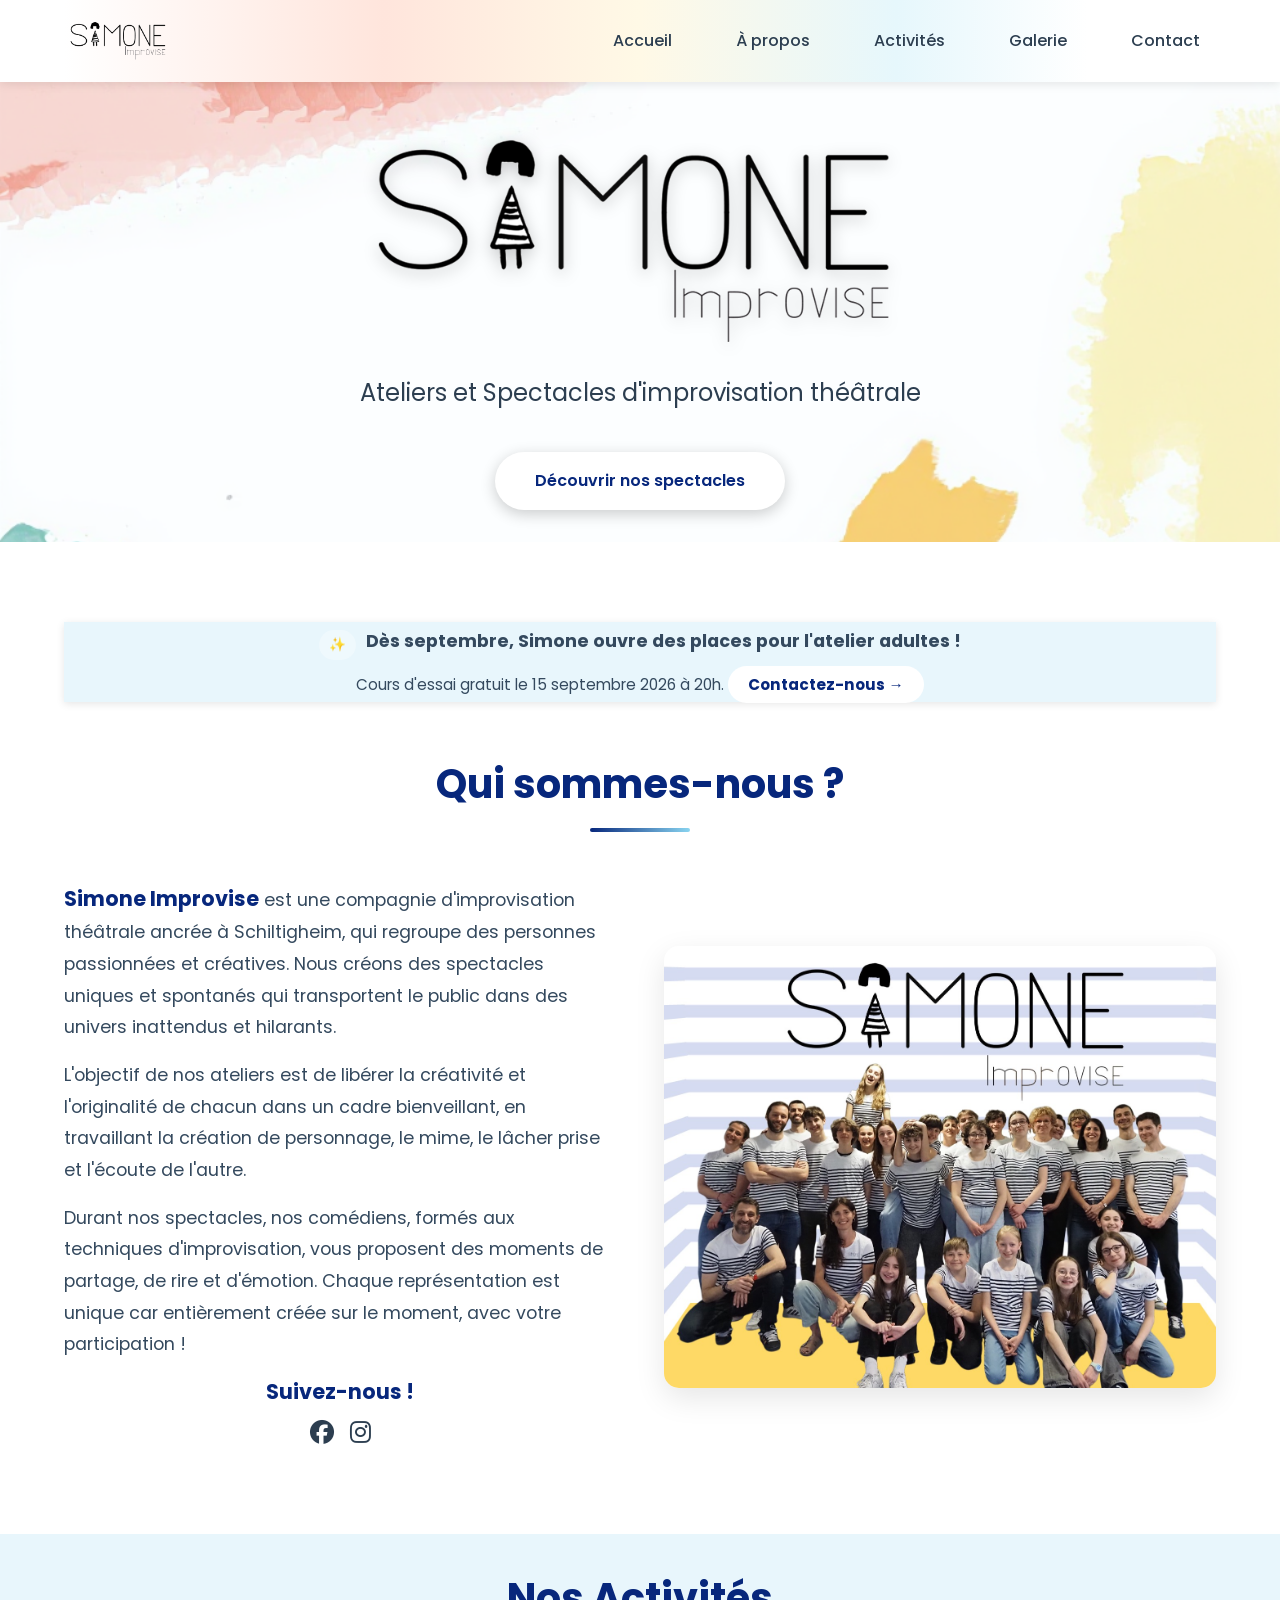
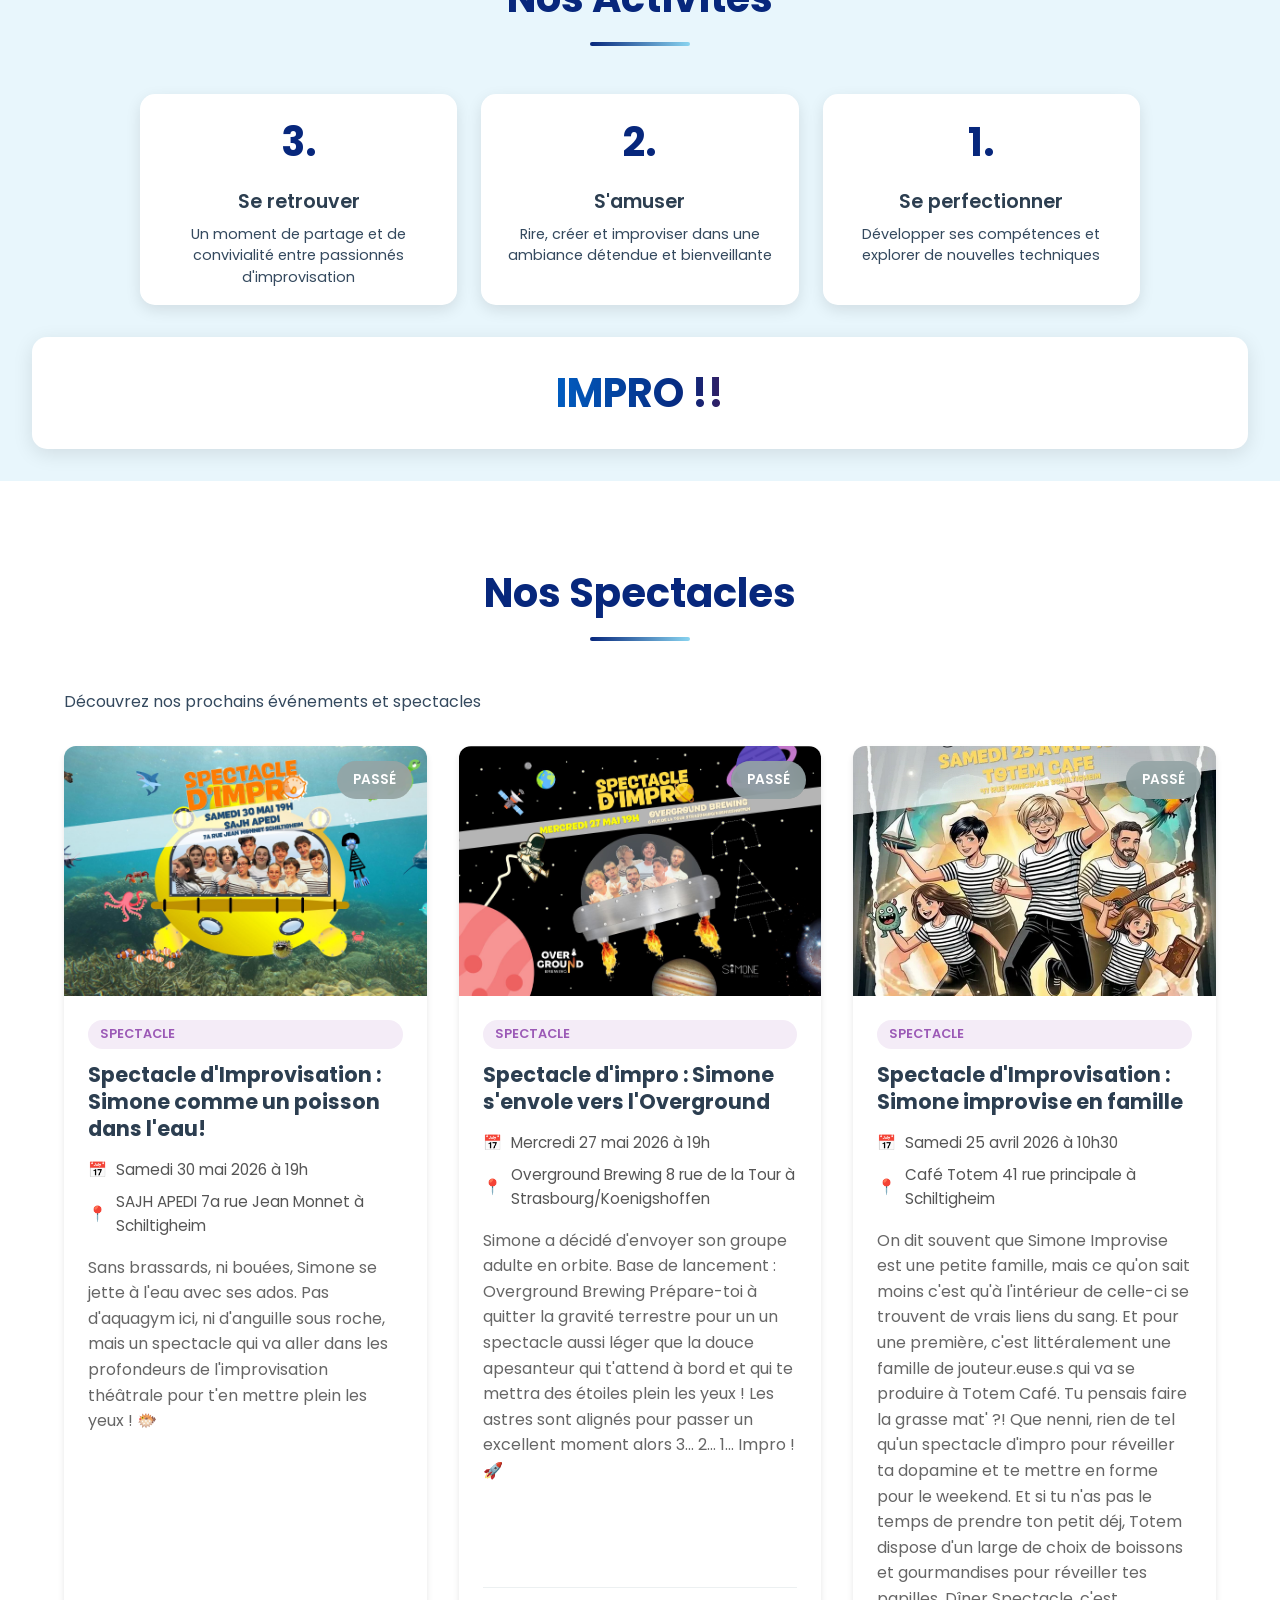
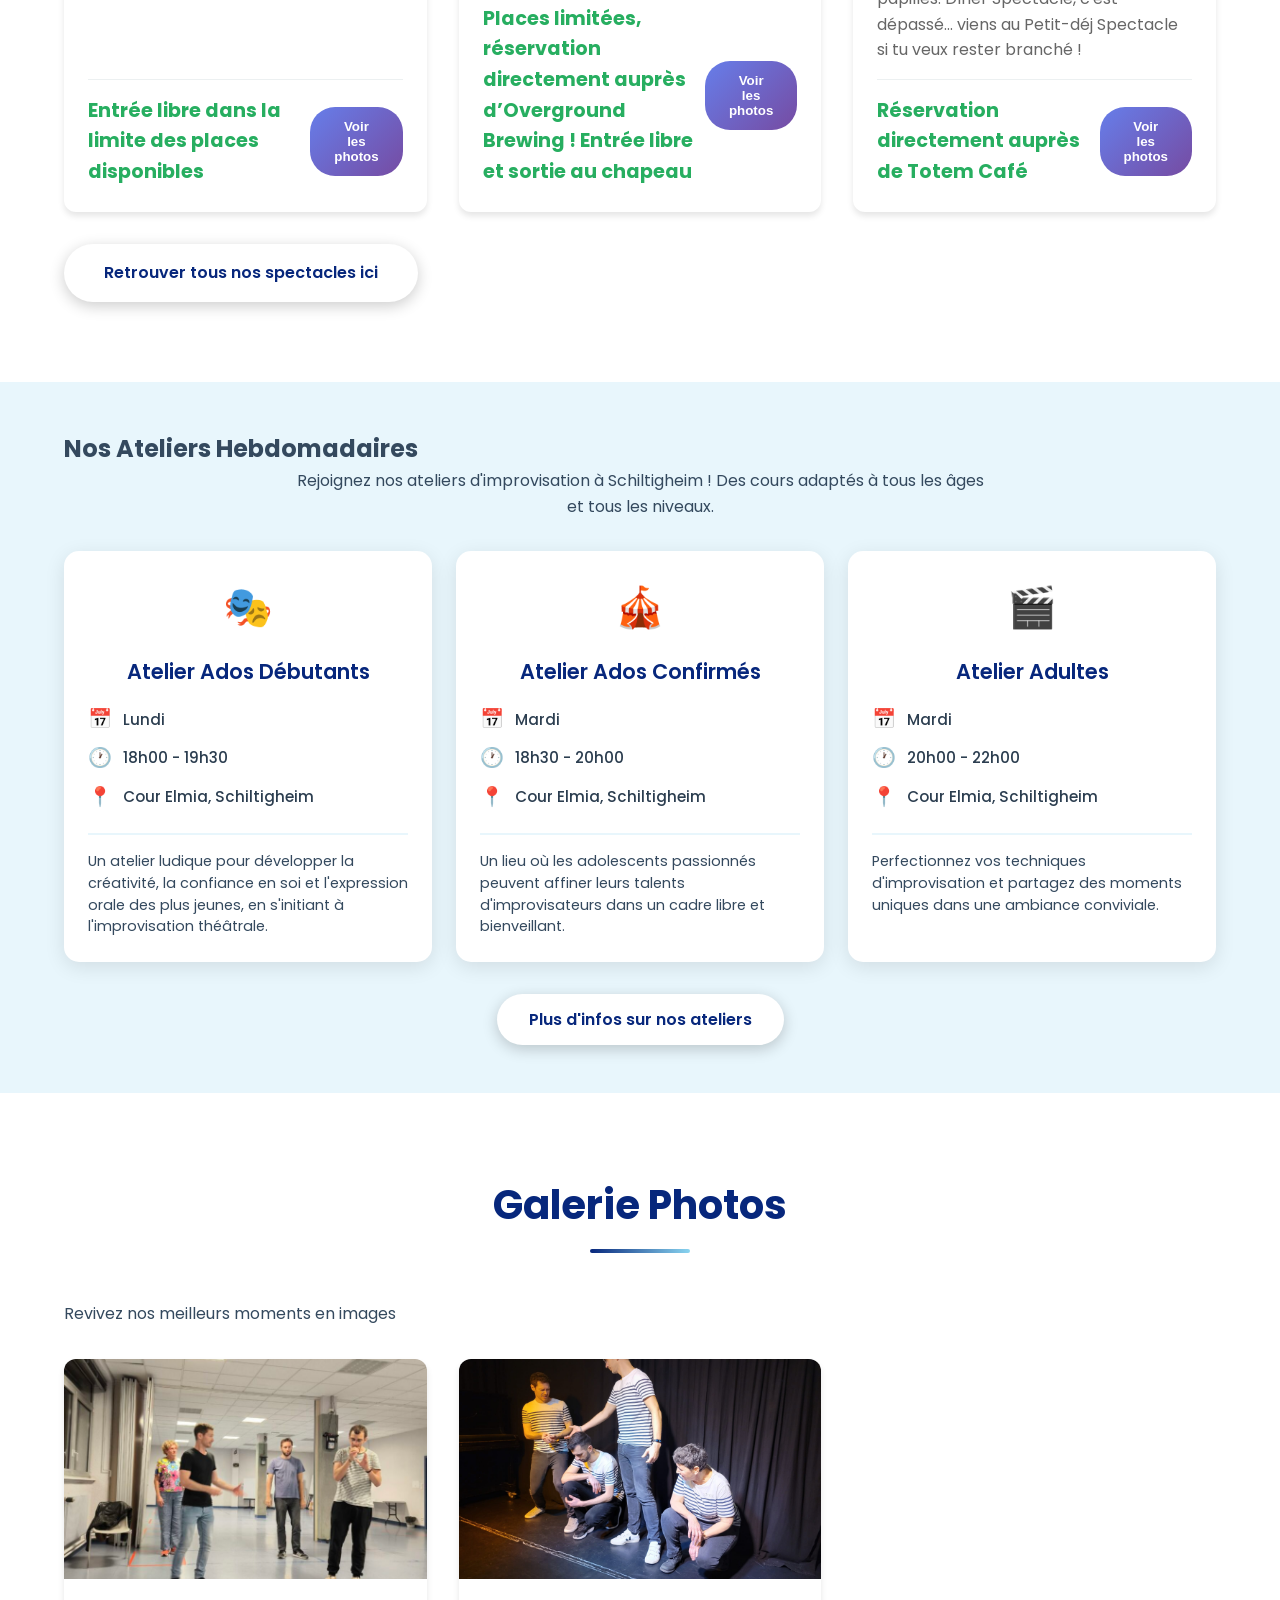
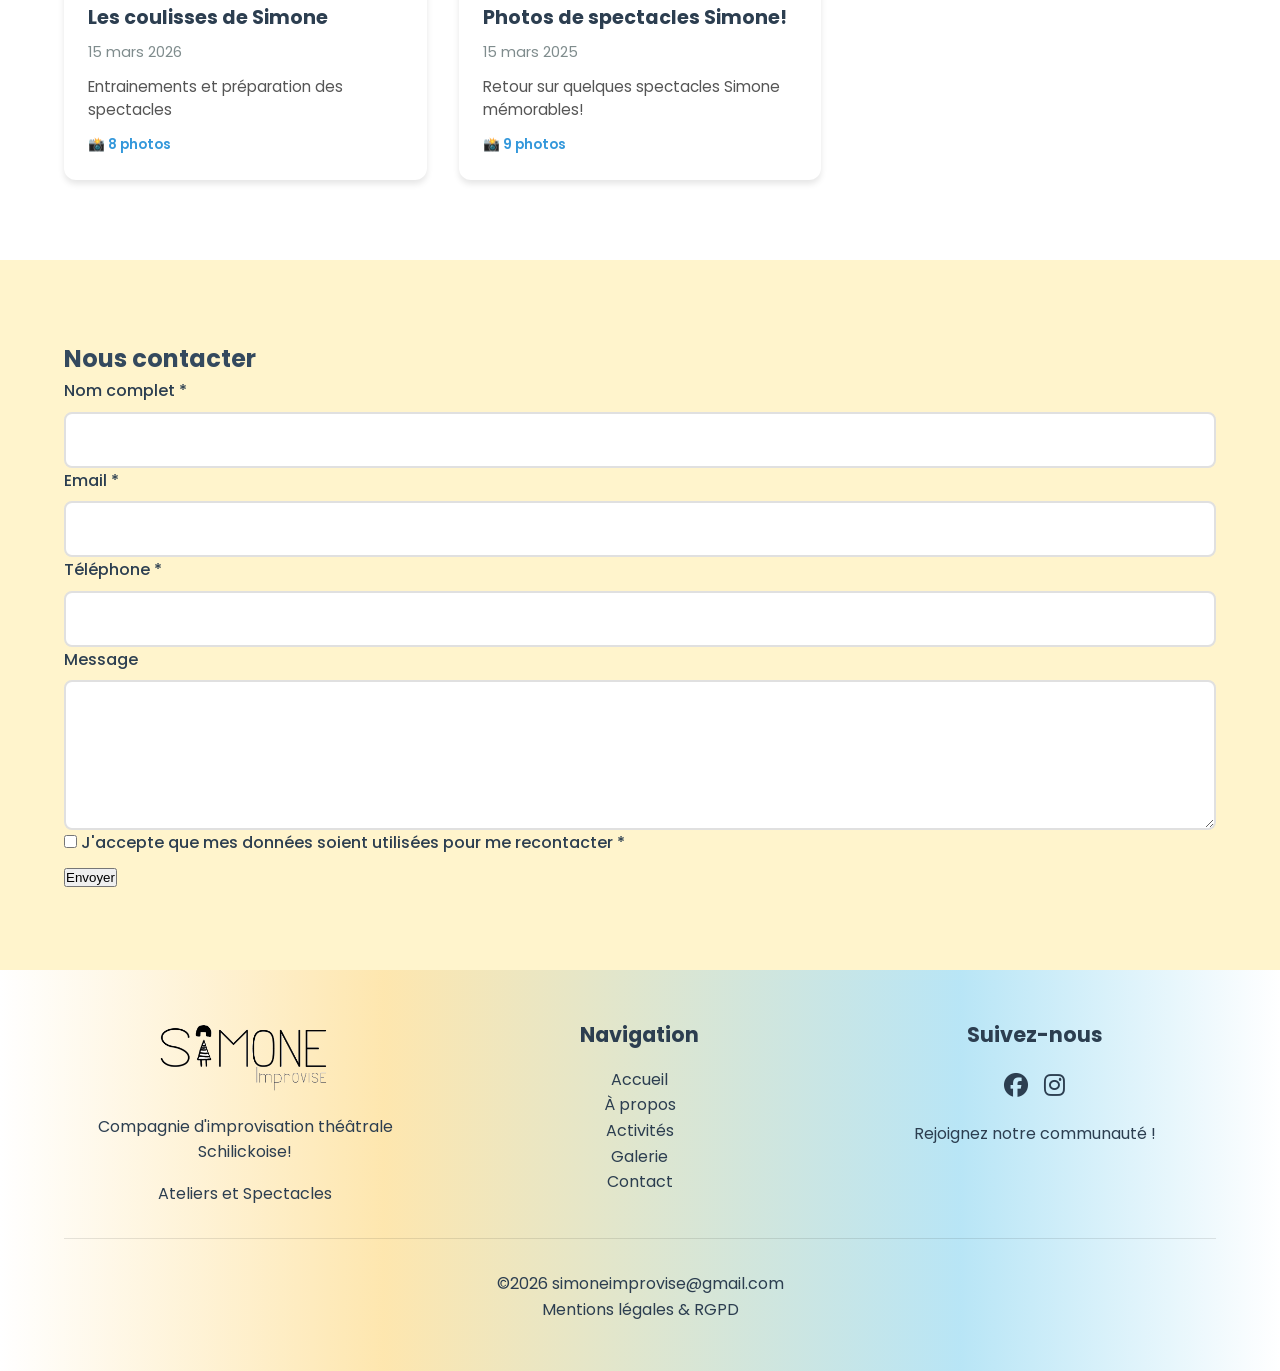
==== commit 88ca41a3: "ouverture place adulte" ====
--- a/index.html
+++ b/index.html
@@ -78,9 +78,14 @@
         <div class="annonce-bandeau">
             <div class="annonce-contenu">
                 <span class="badge-nouveau">✨</span>
-                <strong>Dès septembre, Simone ouvre des places pour l'atelier adultes !</strong><br>
-                Cours d'essai gratuit le 15 septembre 2026 à 20h.
-                <a href="#contact" class="btn-contact-rapide">Contactez-nous →</a>
+                <p class="annonce-titre">
+                    <strong>Dès septembre, Simone ouvre des places pour l'atelier adultes !</strong>
+                </p>
+                <p class="annonce-details">
+                    Cours d'essai gratuit le 15 septembre 2026 à 20h. 
+                    <a href="#contact" class="btn-contact-rapide">Contactez-nous →</a>
+                </p>
+
             </div>
         </div>
         <h2 class="section-title">Qui sommes-nous ?</h2>
--- a/assets/css/styles.css
+++ b/assets/css/styles.css
@@ -994,6 +994,16 @@
     flex-wrap: wrap;
 }
 
+.annonce-titre {
+    margin: 0 0 8px 0;
+    font-size: 1.1em;
+}
+
+.annonce-details {
+    margin: 0;
+    font-size: 0.95em;
+}
+
 .badge-nouveau {
     background: rgba(255,255,255,0.3);
     padding: 4px 10px;
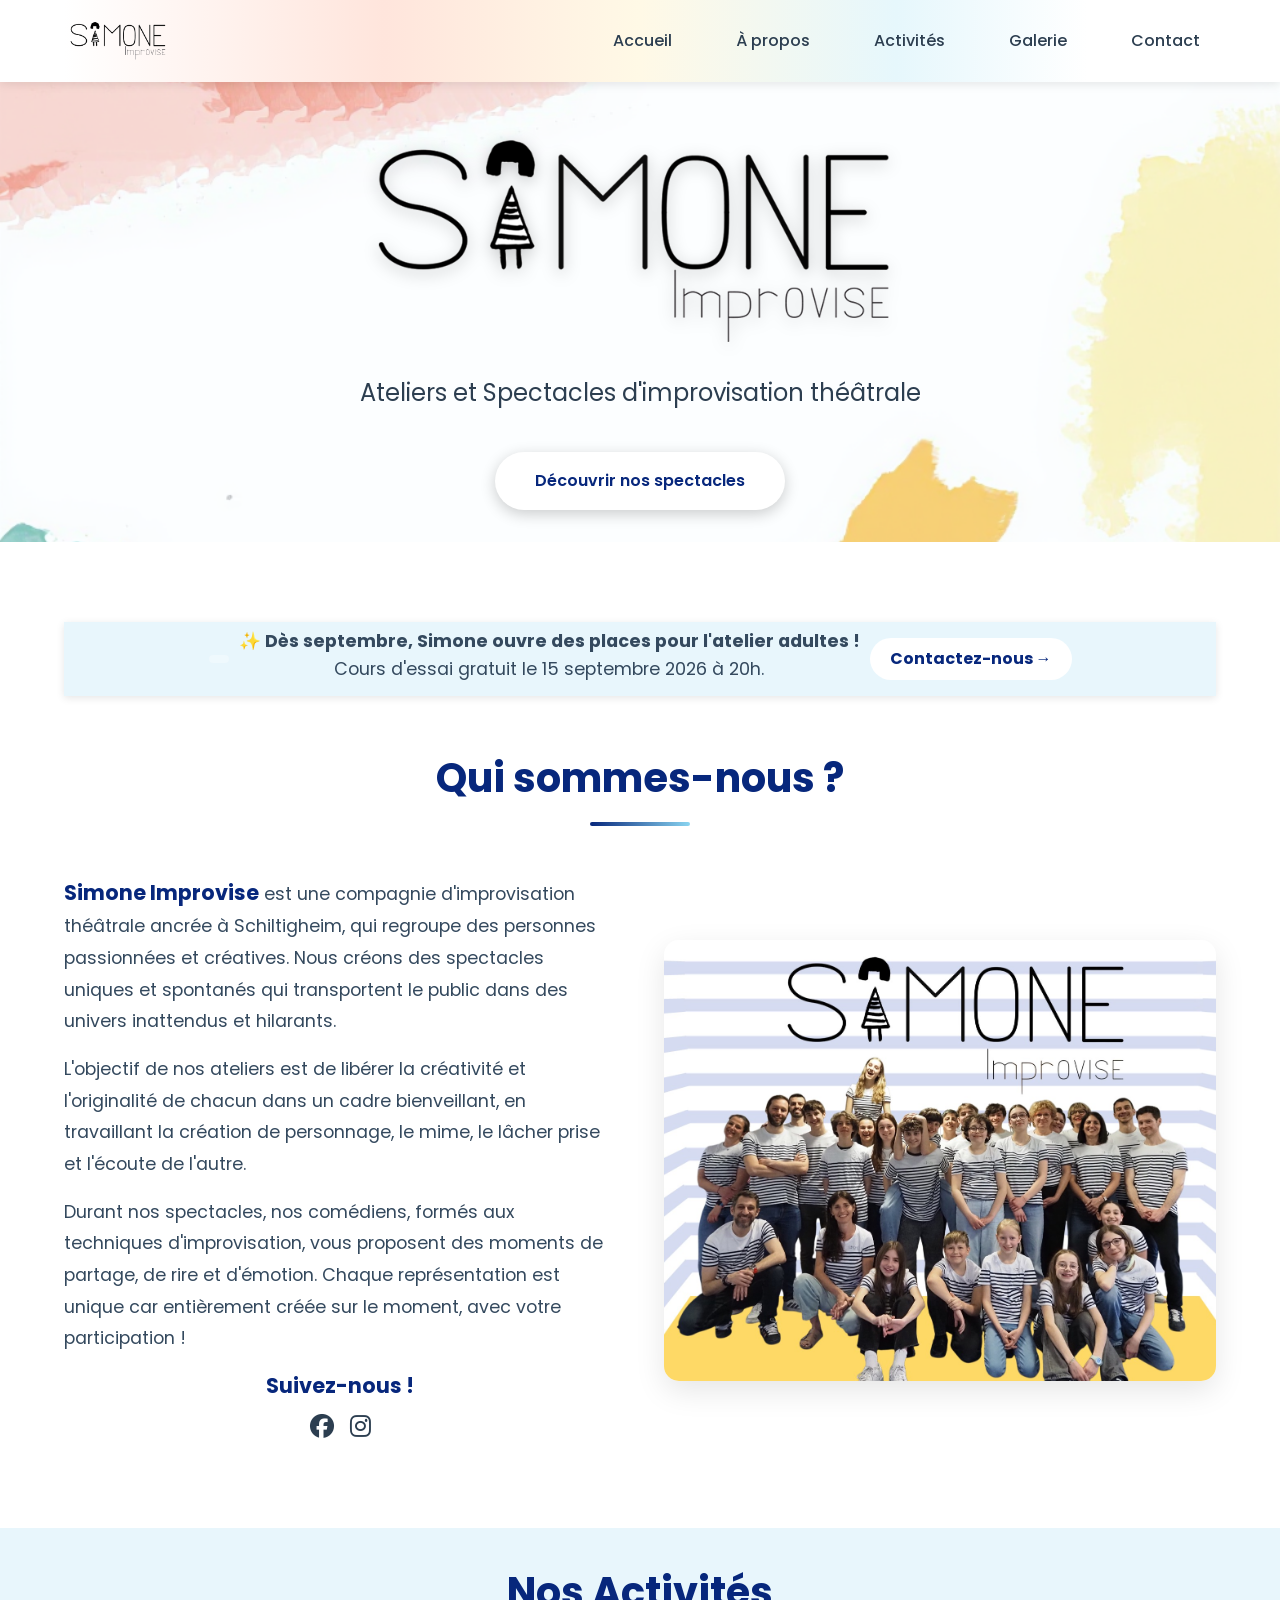
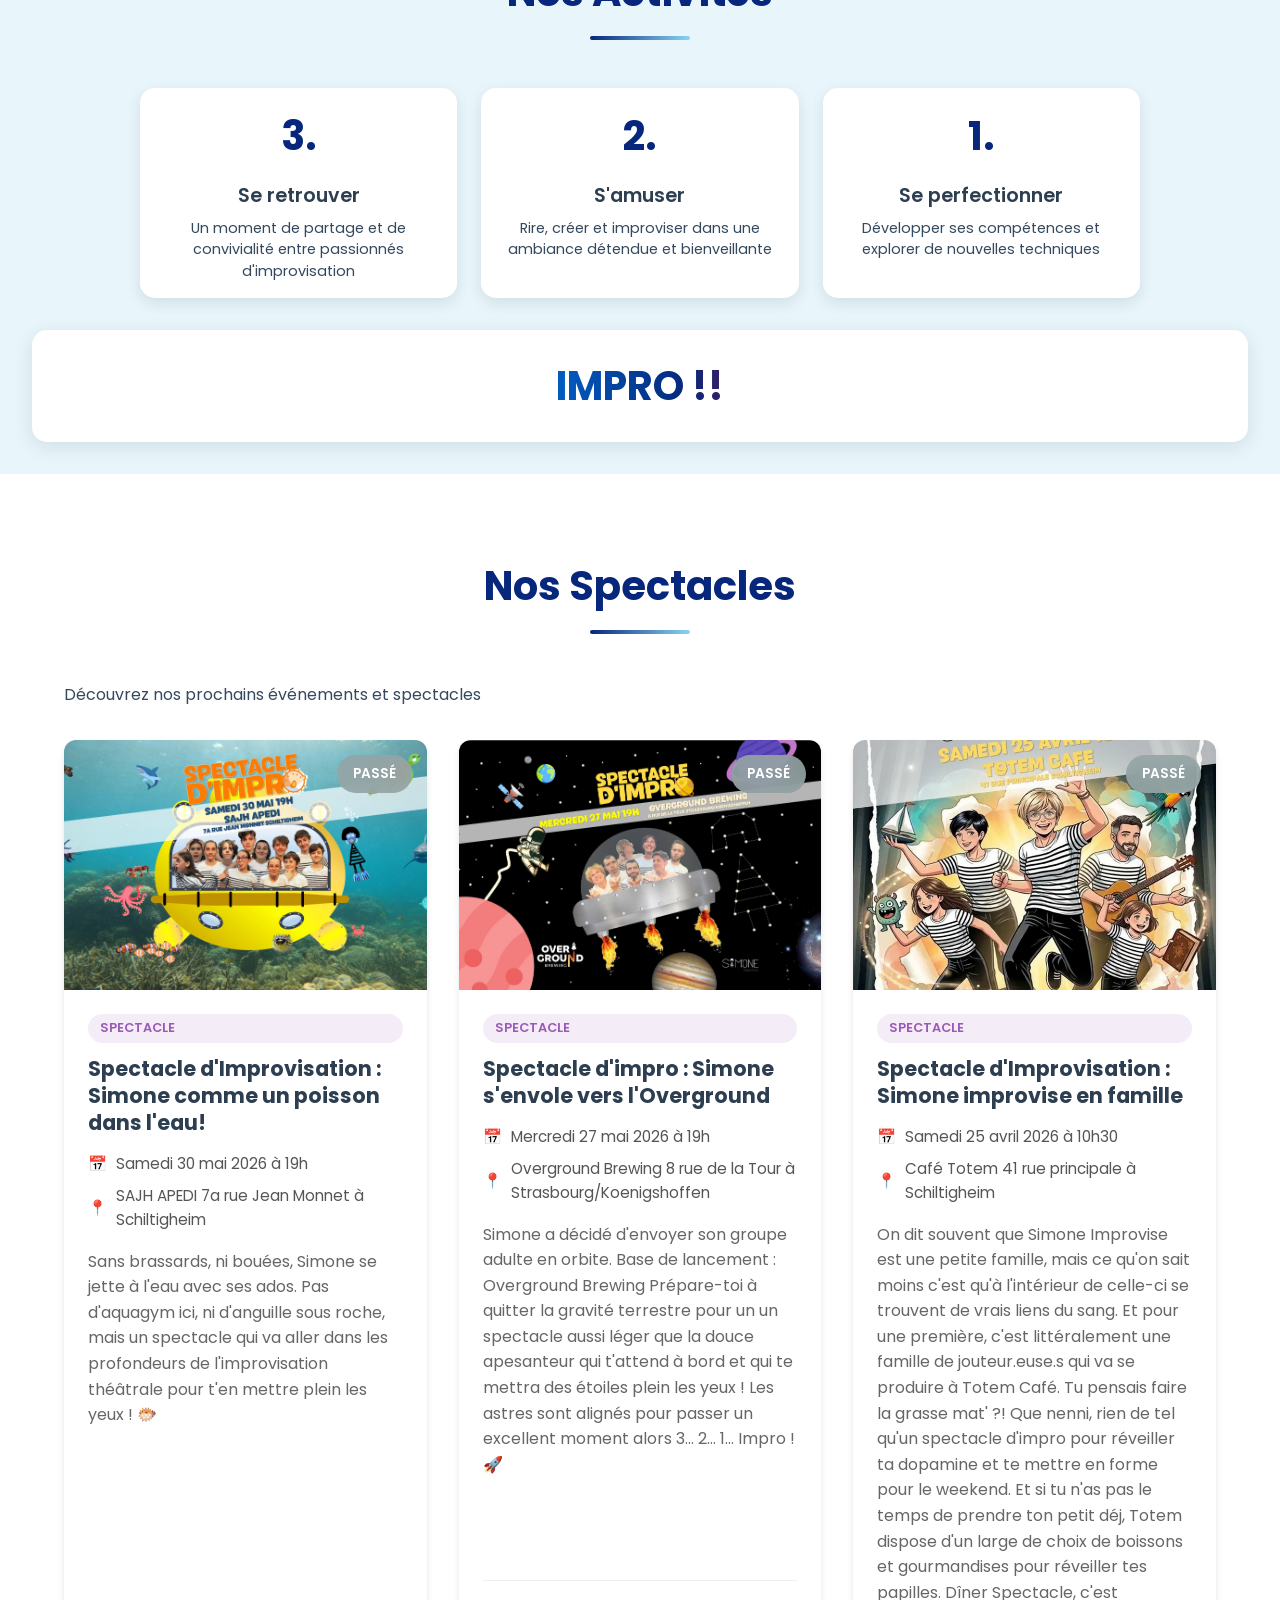
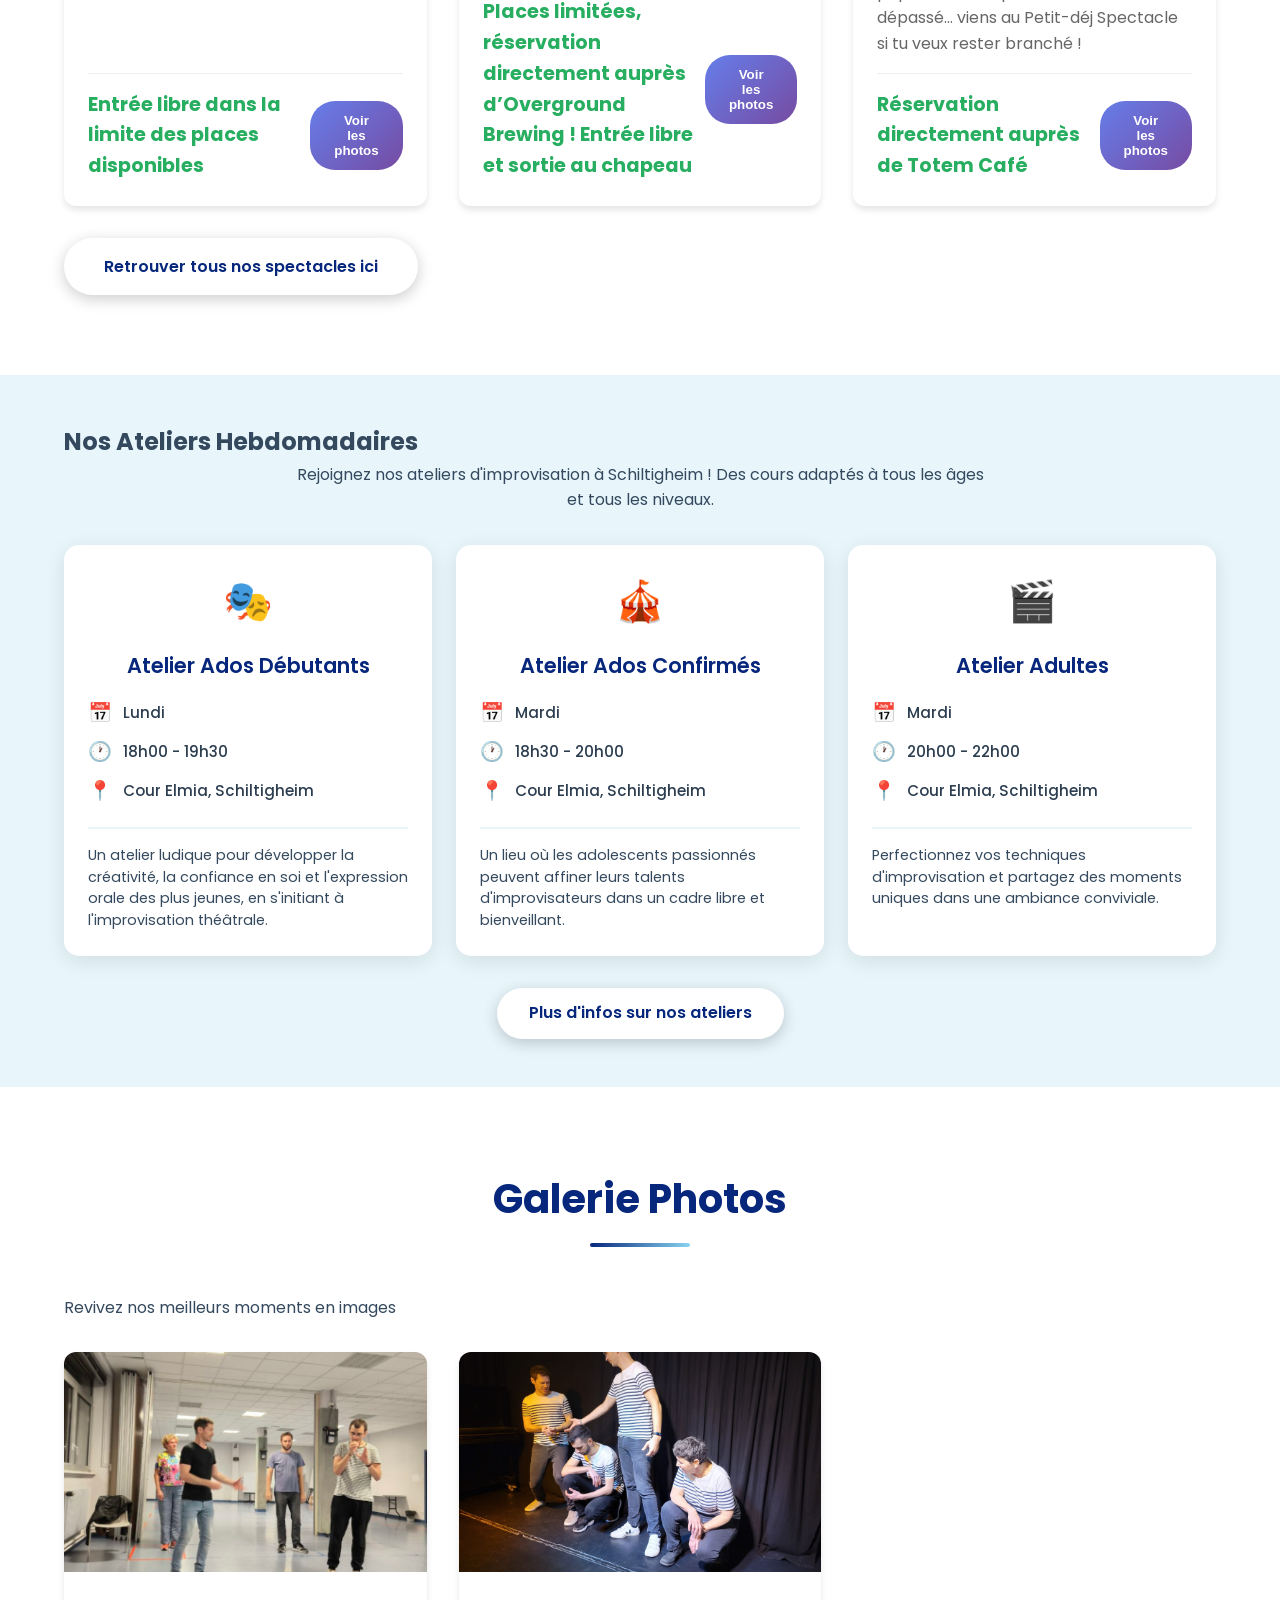
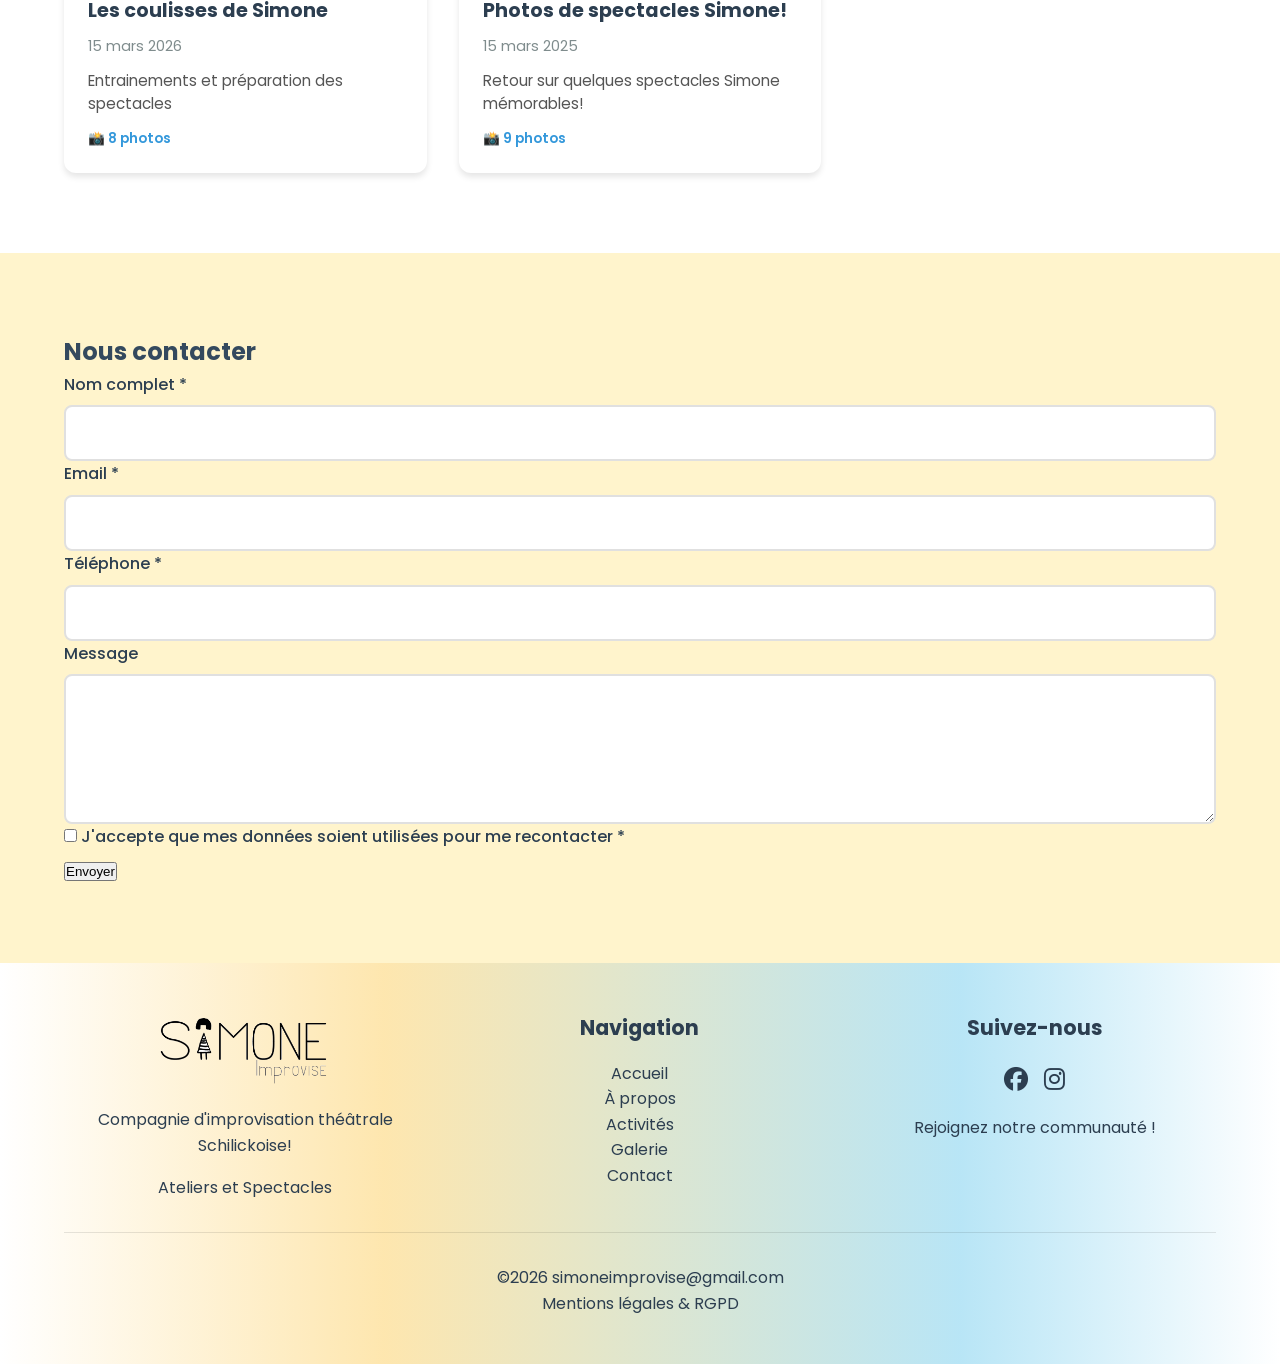
==== commit c2aabfce: "ouverture place adulte" ====
--- a/index.html
+++ b/index.html
@@ -77,15 +77,12 @@
         <!-- À insérer après le header, avant la section "Qui sommes-nous ?" -->
         <div class="annonce-bandeau">
             <div class="annonce-contenu">
-                <span class="badge-nouveau">✨</span>
+                <span class="badge-nouveau"></span>
                 <p class="annonce-titre">
-                    <strong>Dès septembre, Simone ouvre des places pour l'atelier adultes !</strong>
-                </p>
-                <p class="annonce-details">
-                    Cours d'essai gratuit le 15 septembre 2026 à 20h. 
-                    <a href="#contact" class="btn-contact-rapide">Contactez-nous →</a>
-                </p>
-
+                    <strong>✨ Dès septembre, Simone ouvre des places pour l'atelier adultes !</strong>
+                    <br>Cours d'essai gratuit le 15 septembre 2026 à 20h.  
+                </p>
+                <a href="#contact" class="btn-contact-rapide">Contactez-nous →</a> 
             </div>
         </div>
         <h2 class="section-title">Qui sommes-nous ?</h2>
--- a/assets/css/styles.css
+++ b/assets/css/styles.css
@@ -972,7 +972,6 @@
   padding-bottom: 0.5rem;
 }
 
-
 .annonce-bandeau {
     background: var(--pale-blue);
     color: var(--text-color);
@@ -997,11 +996,13 @@
 .annonce-titre {
     margin: 0 0 8px 0;
     font-size: 1.1em;
+    margin-top: 0; 
 }
 
 .annonce-details {
     margin: 0;
     font-size: 0.95em;
+    margin-top: 0; 
 }
 
 .badge-nouveau {
@@ -1012,12 +1013,14 @@
 }
 
 .btn-contact-rapide {
+    text-align: center;
     background: white;
     color: var(--bleu);
     padding: 8px 20px;
     border-radius: 25px;
     text-decoration: none;
     font-weight: bold;
+    margin-top: 0px; 
     transition: transform 0.2s;
 }
 
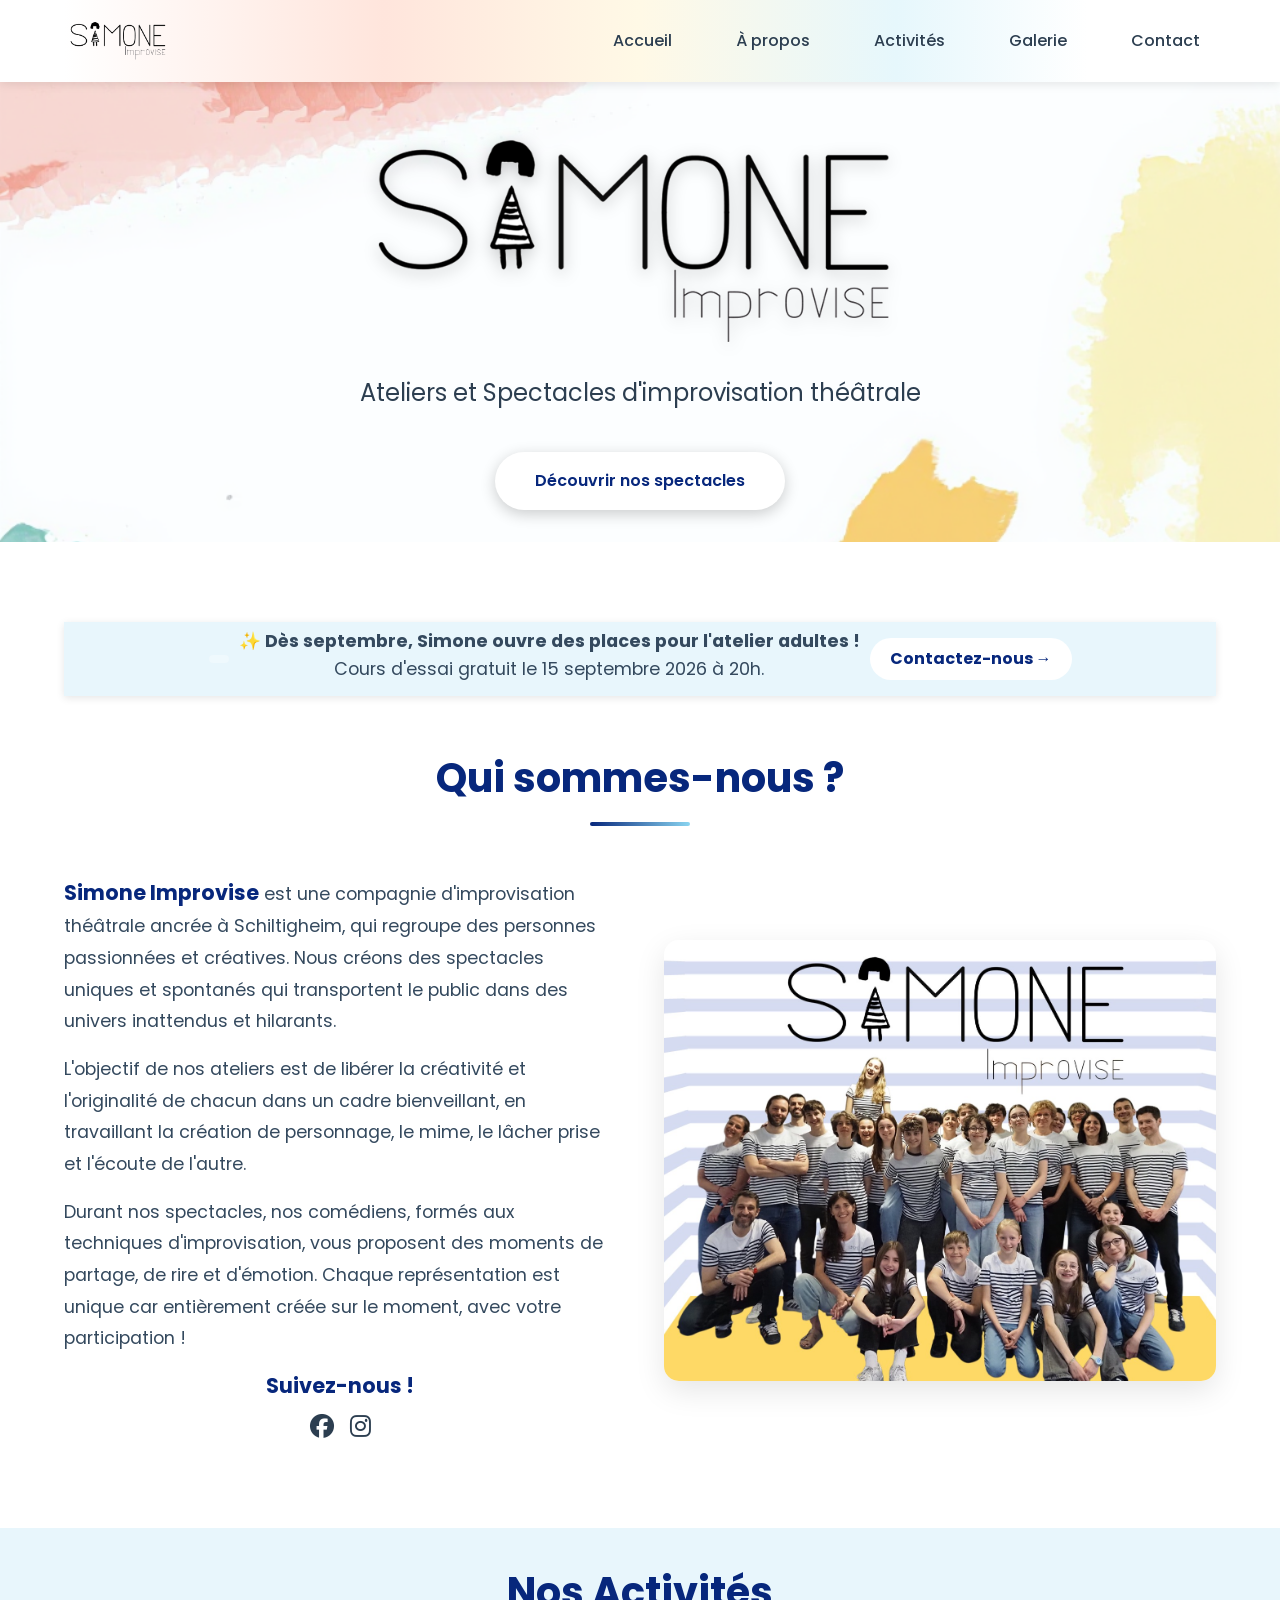
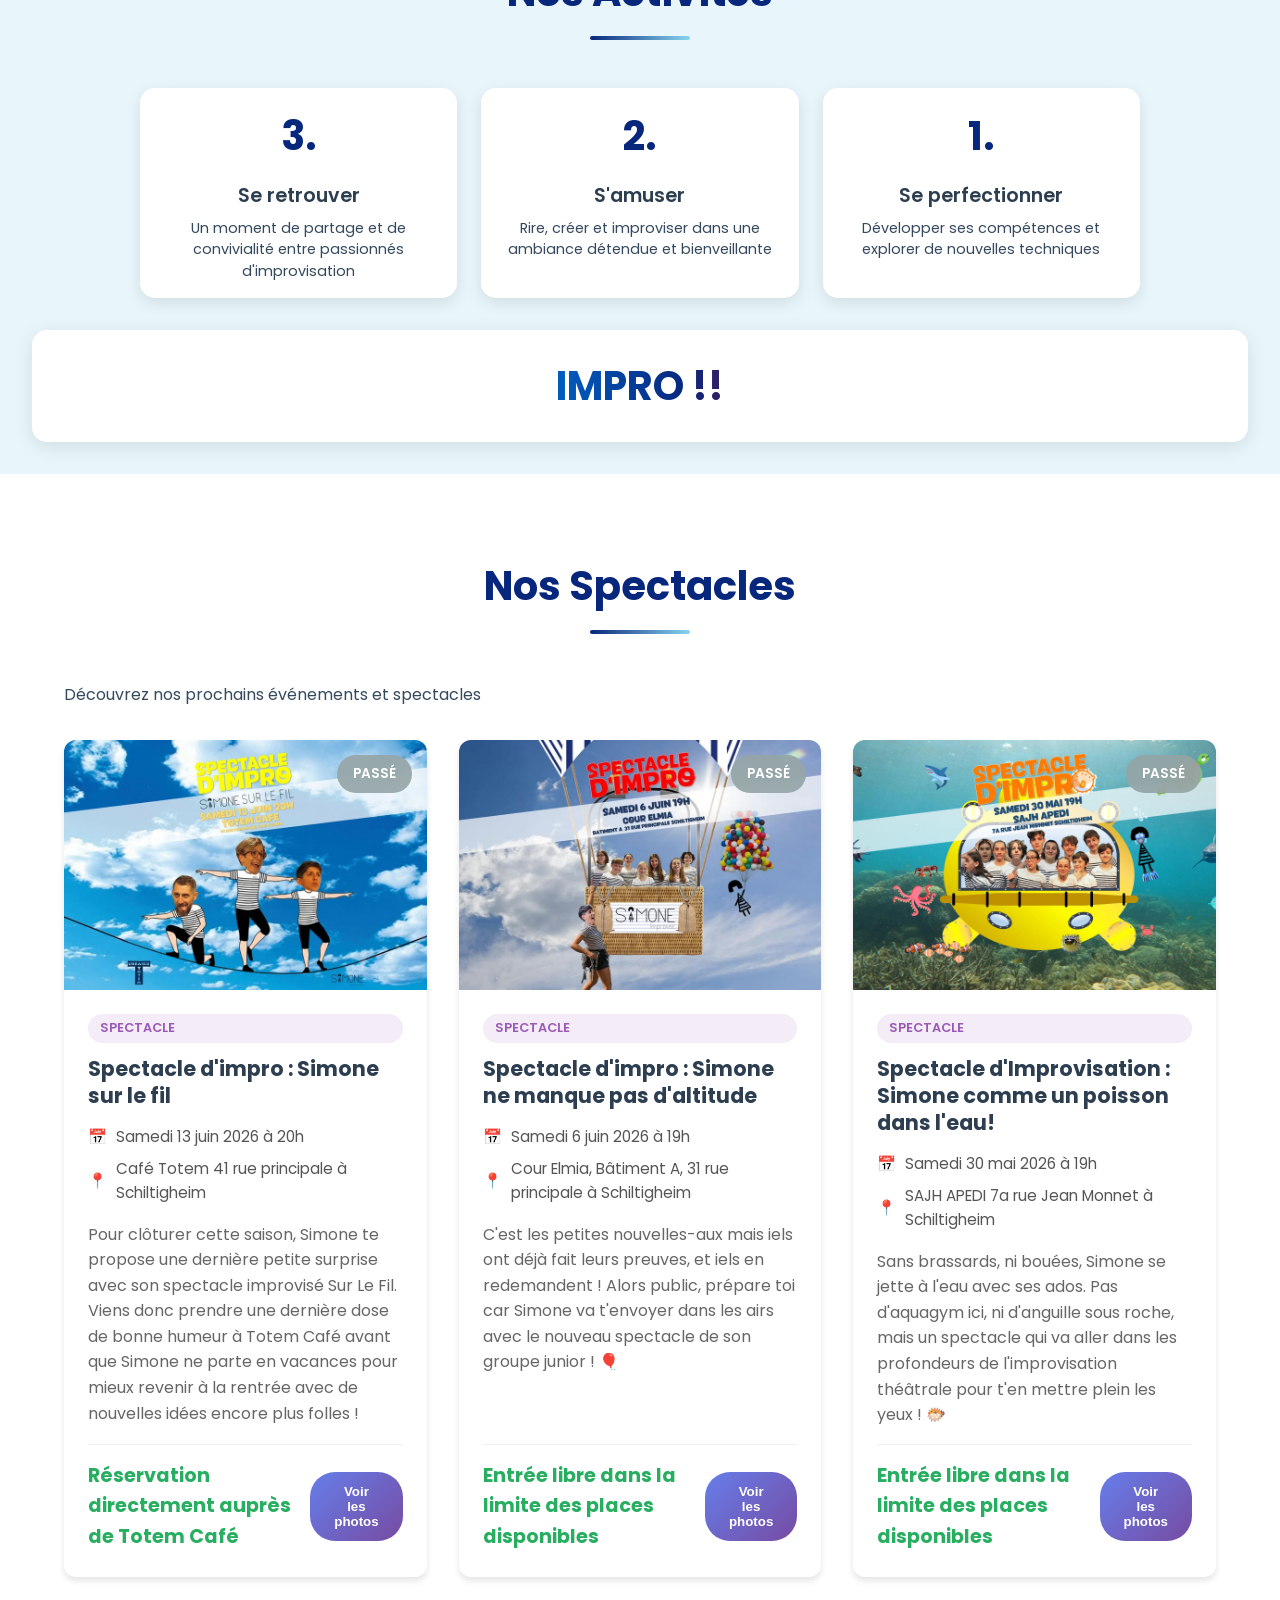
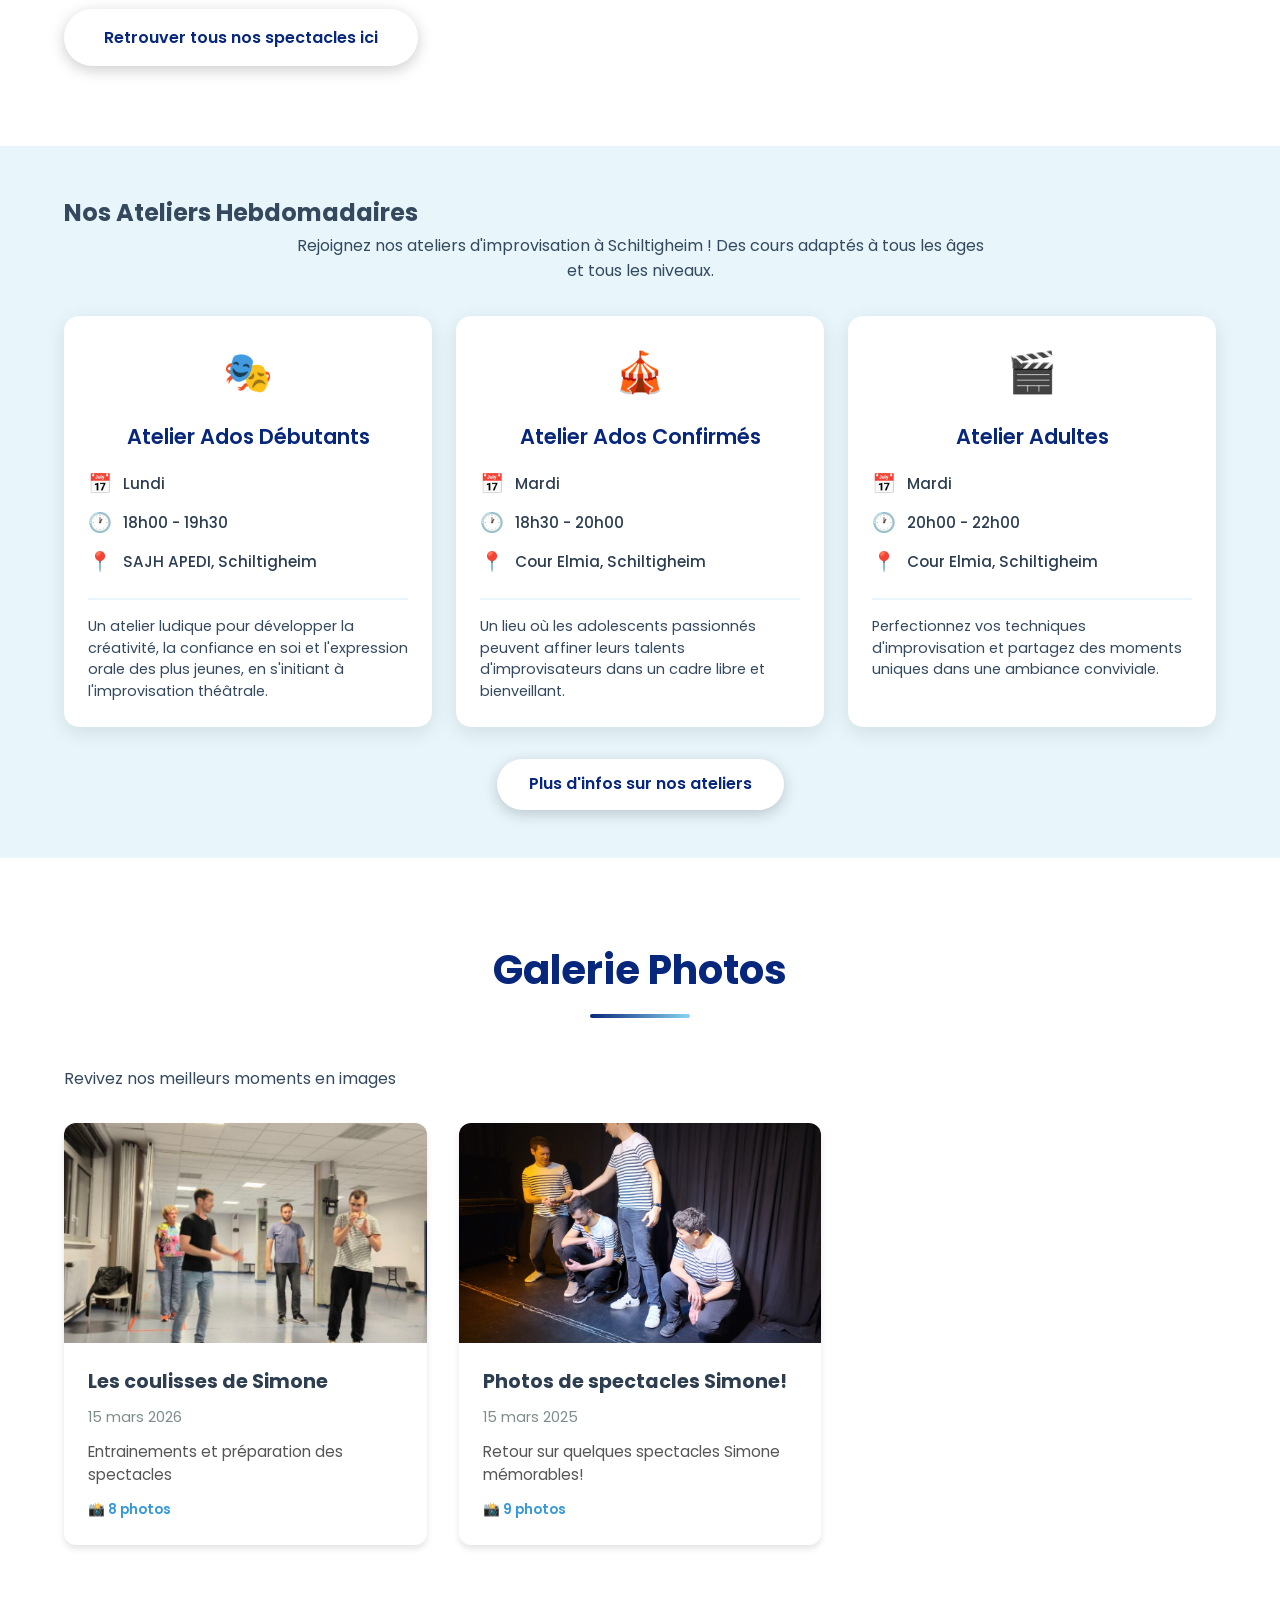
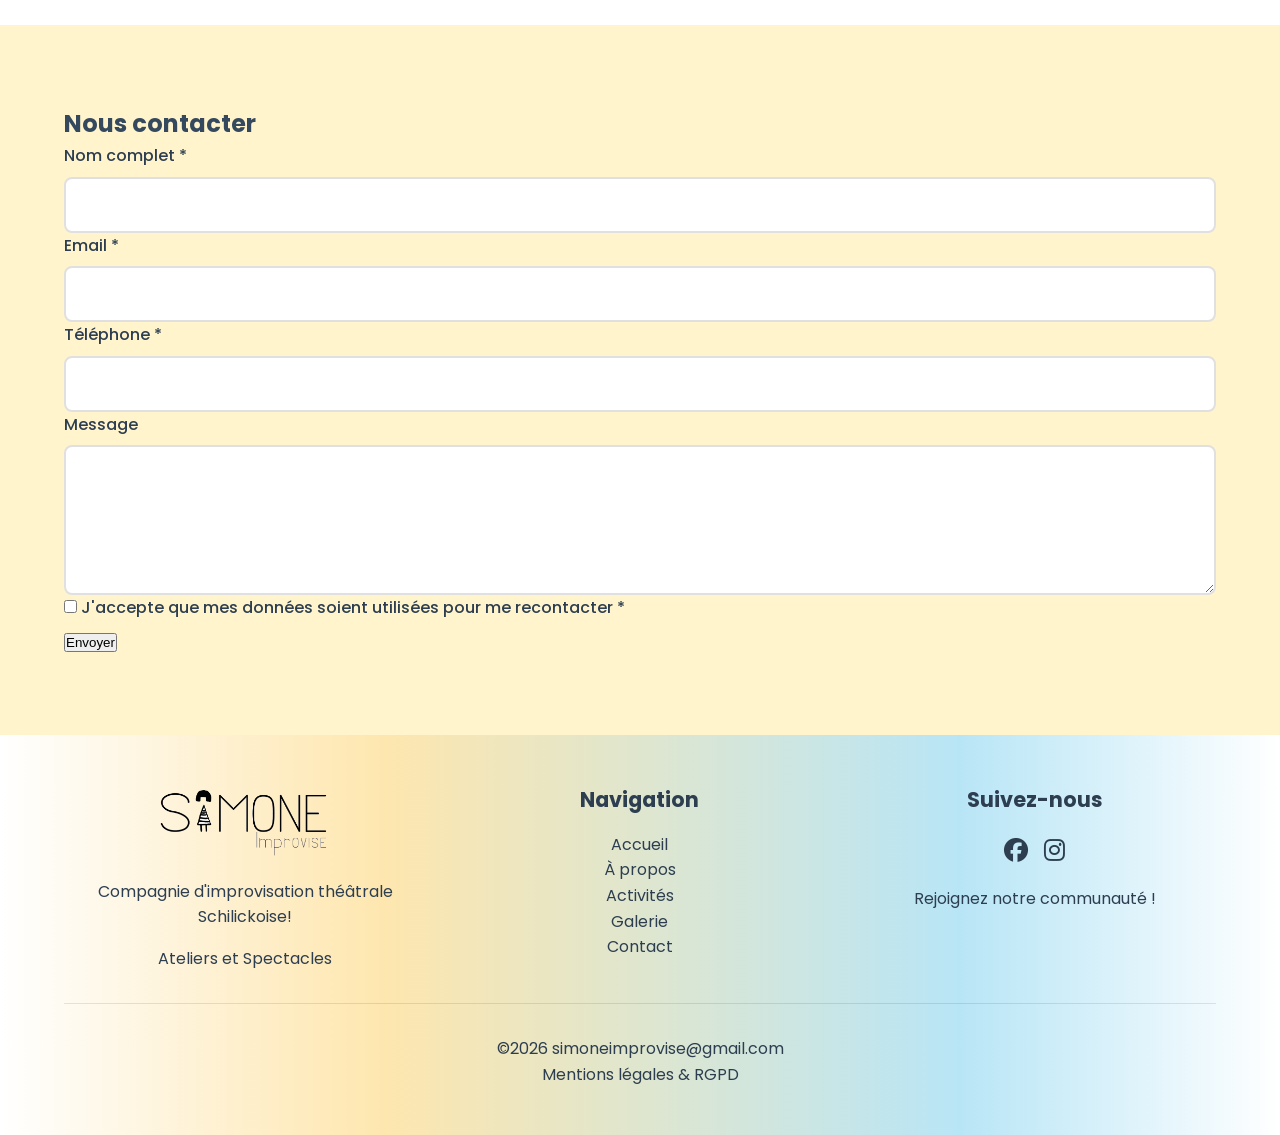
==== commit 64a95f65: "change address cours du lundi" ====
--- a/index.html
+++ b/index.html
@@ -187,7 +187,7 @@
                         </div>
                         <div class="detail-item">
                             <span class="icon">📍</span>
-                            <span class="text">Cour Elmia, Schiltigheim</span>
+                            <span class="text">SAJH APEDI, Schiltigheim</span>
                         </div>
                     </div>
                     <p class="workshop-description">
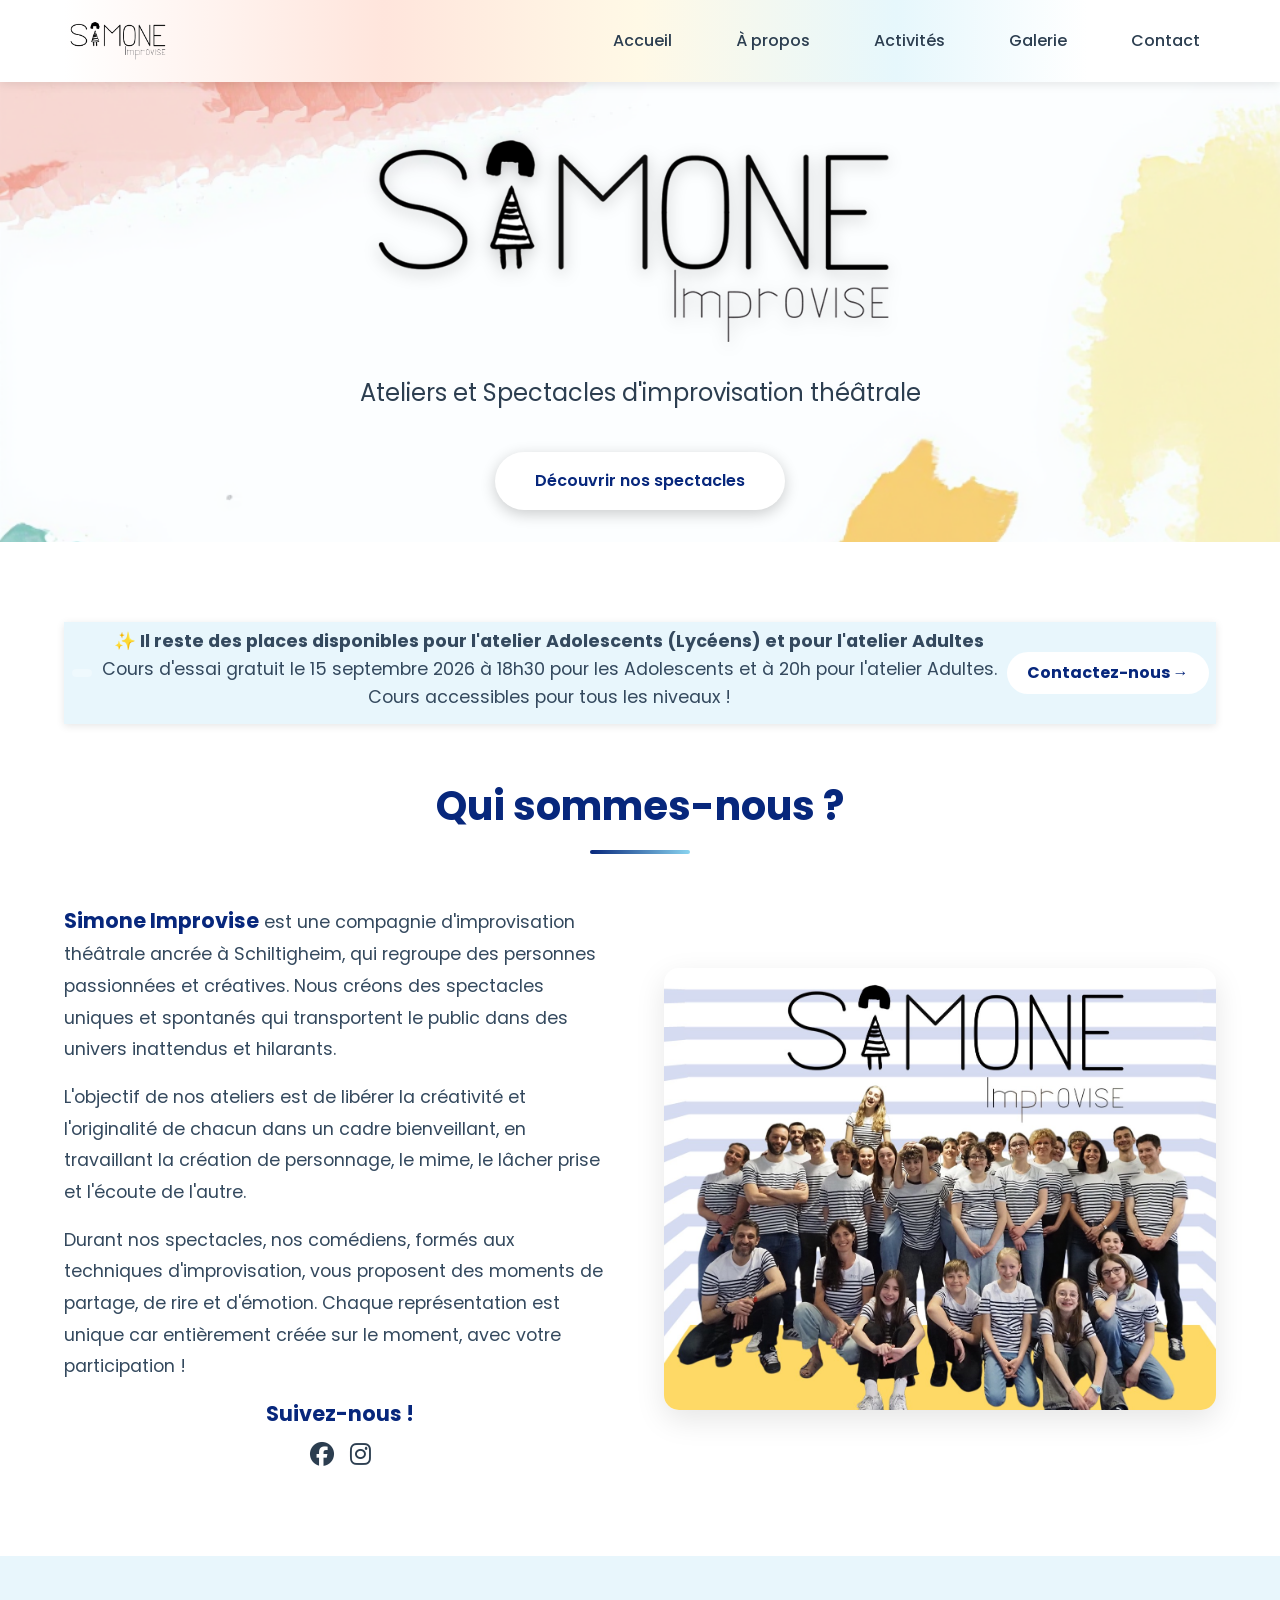
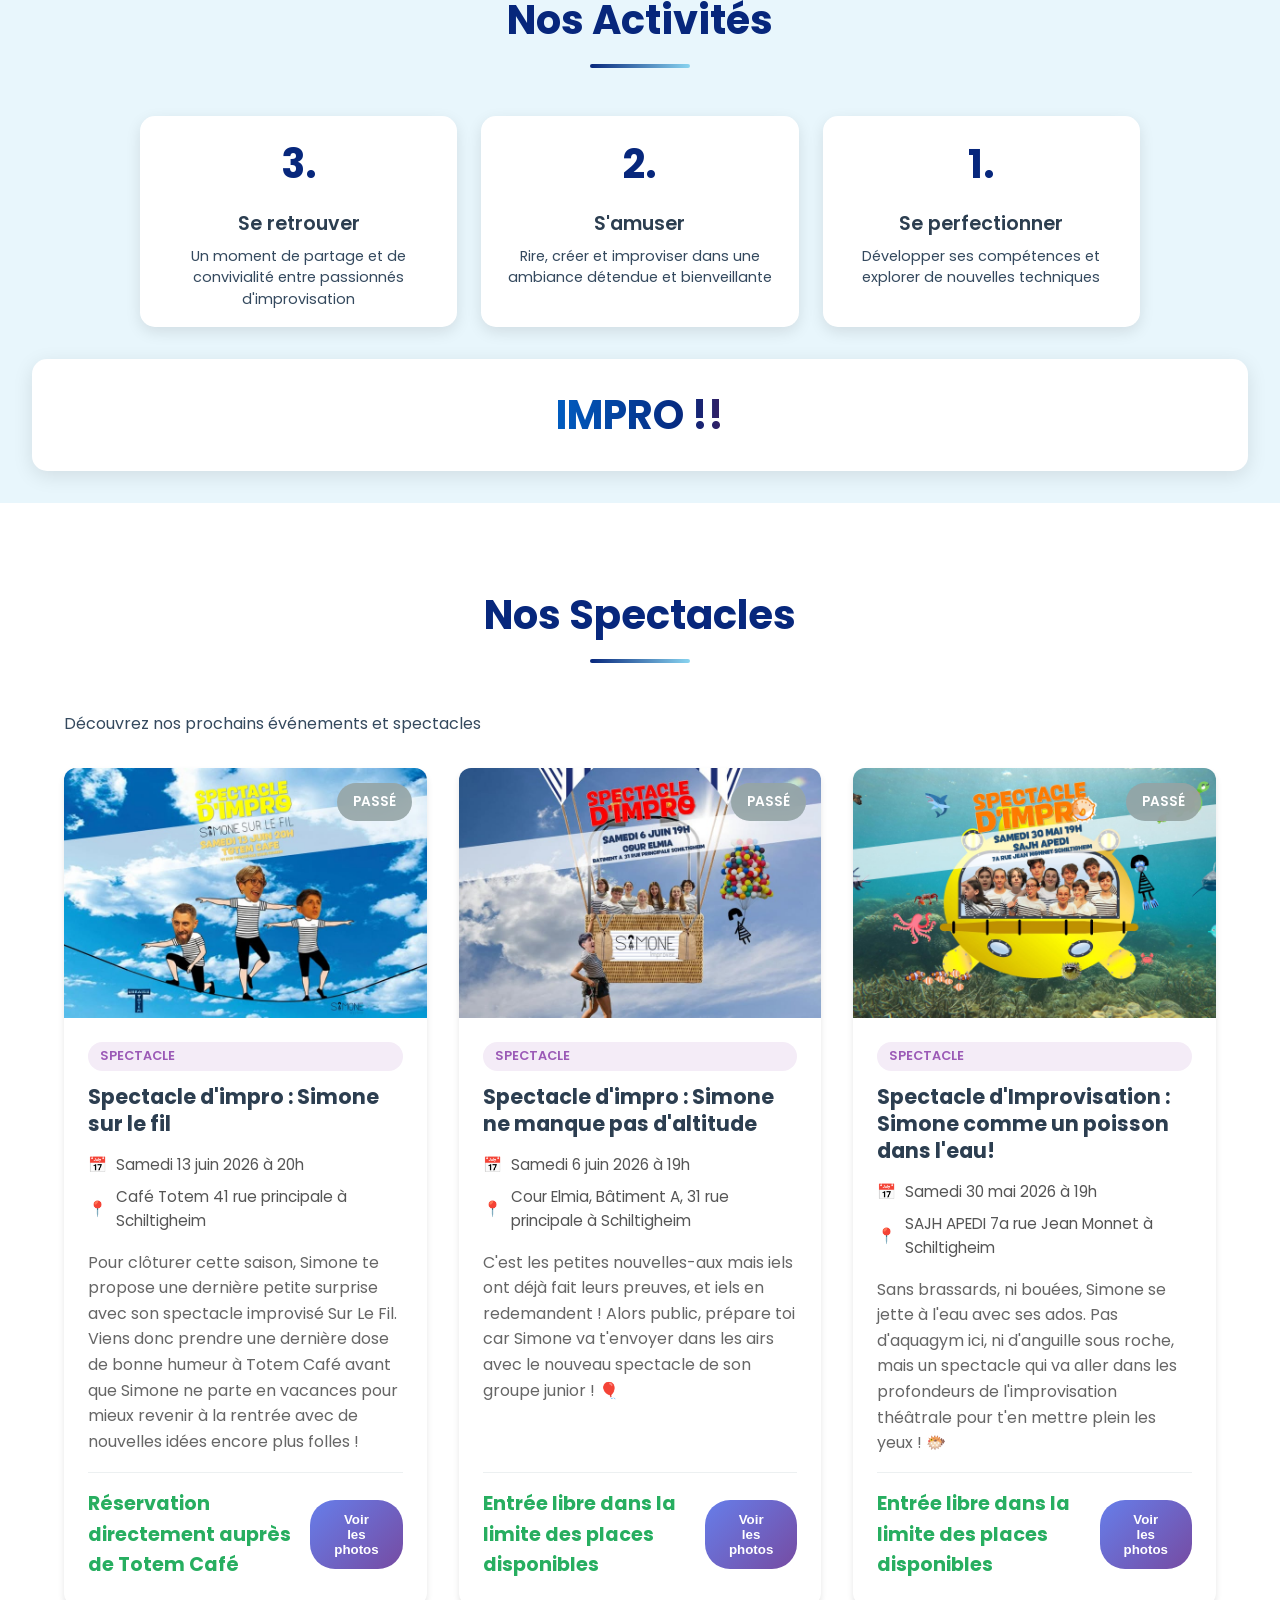
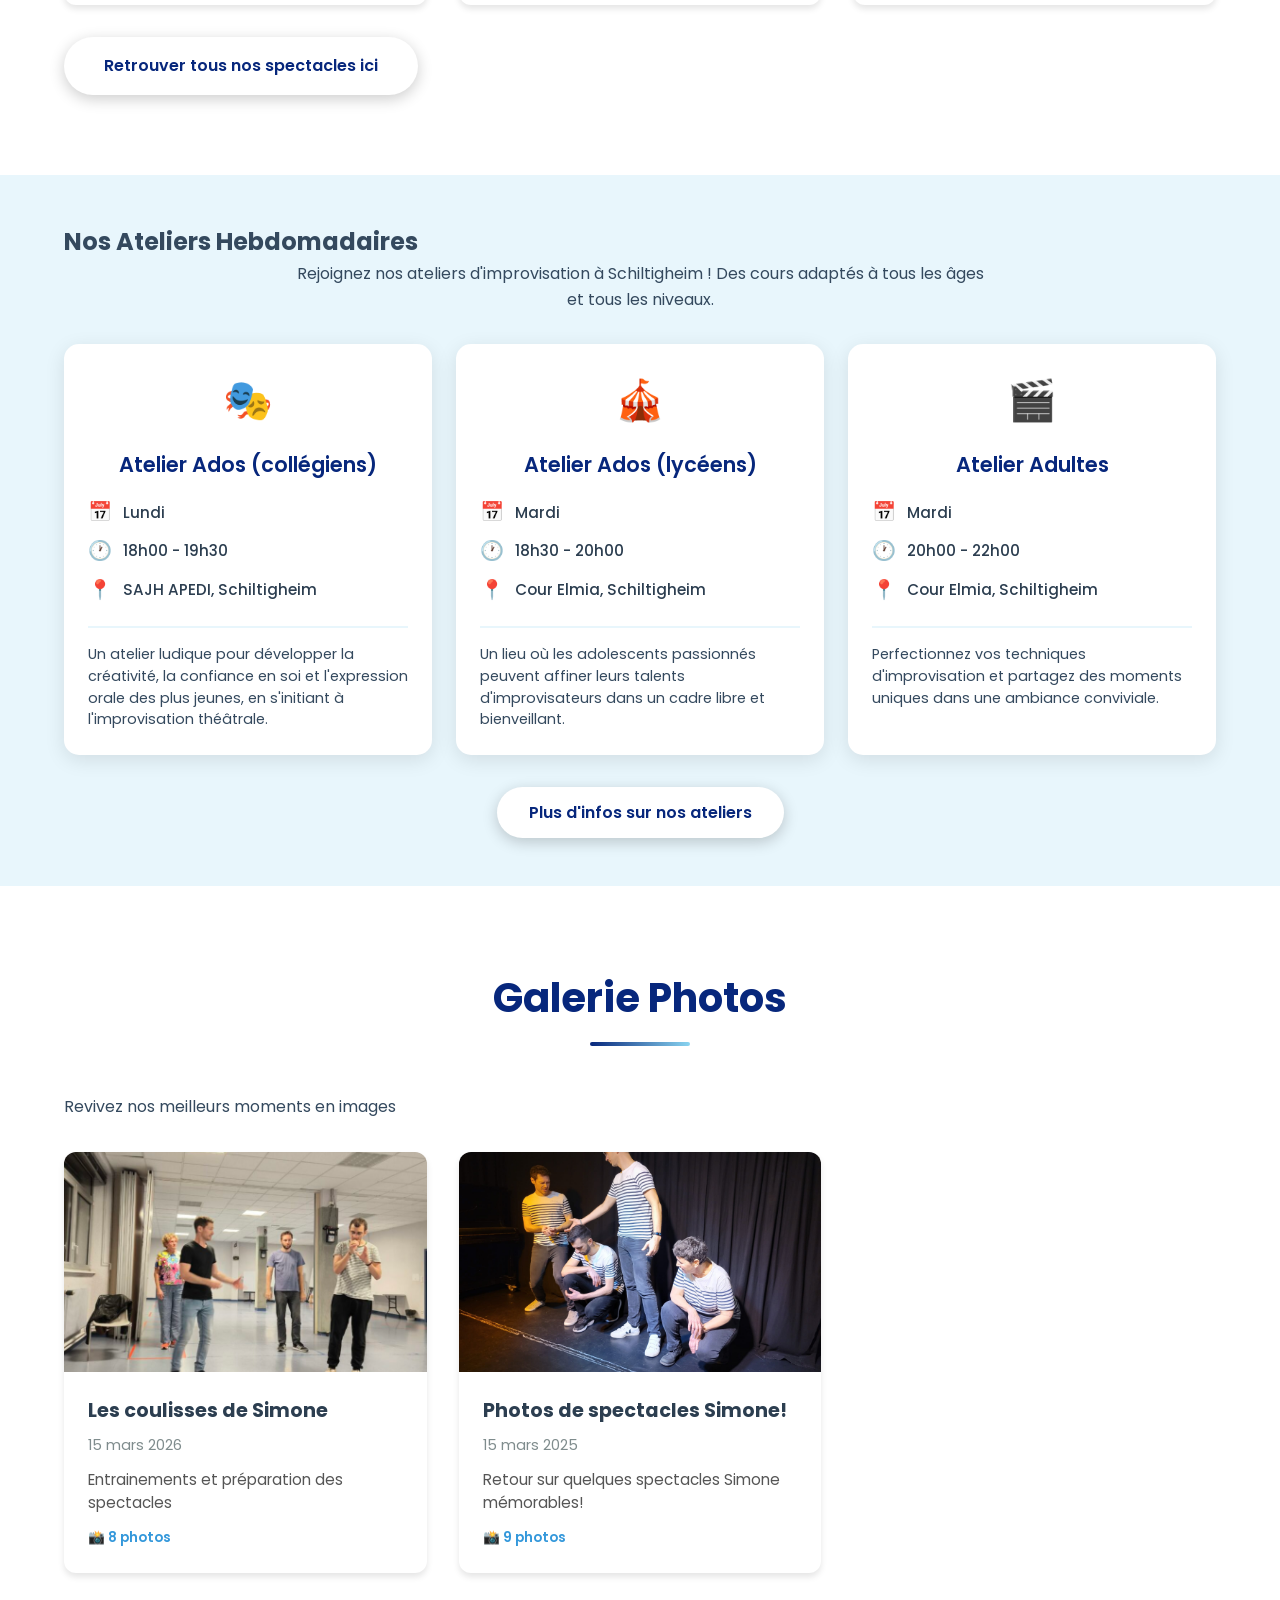
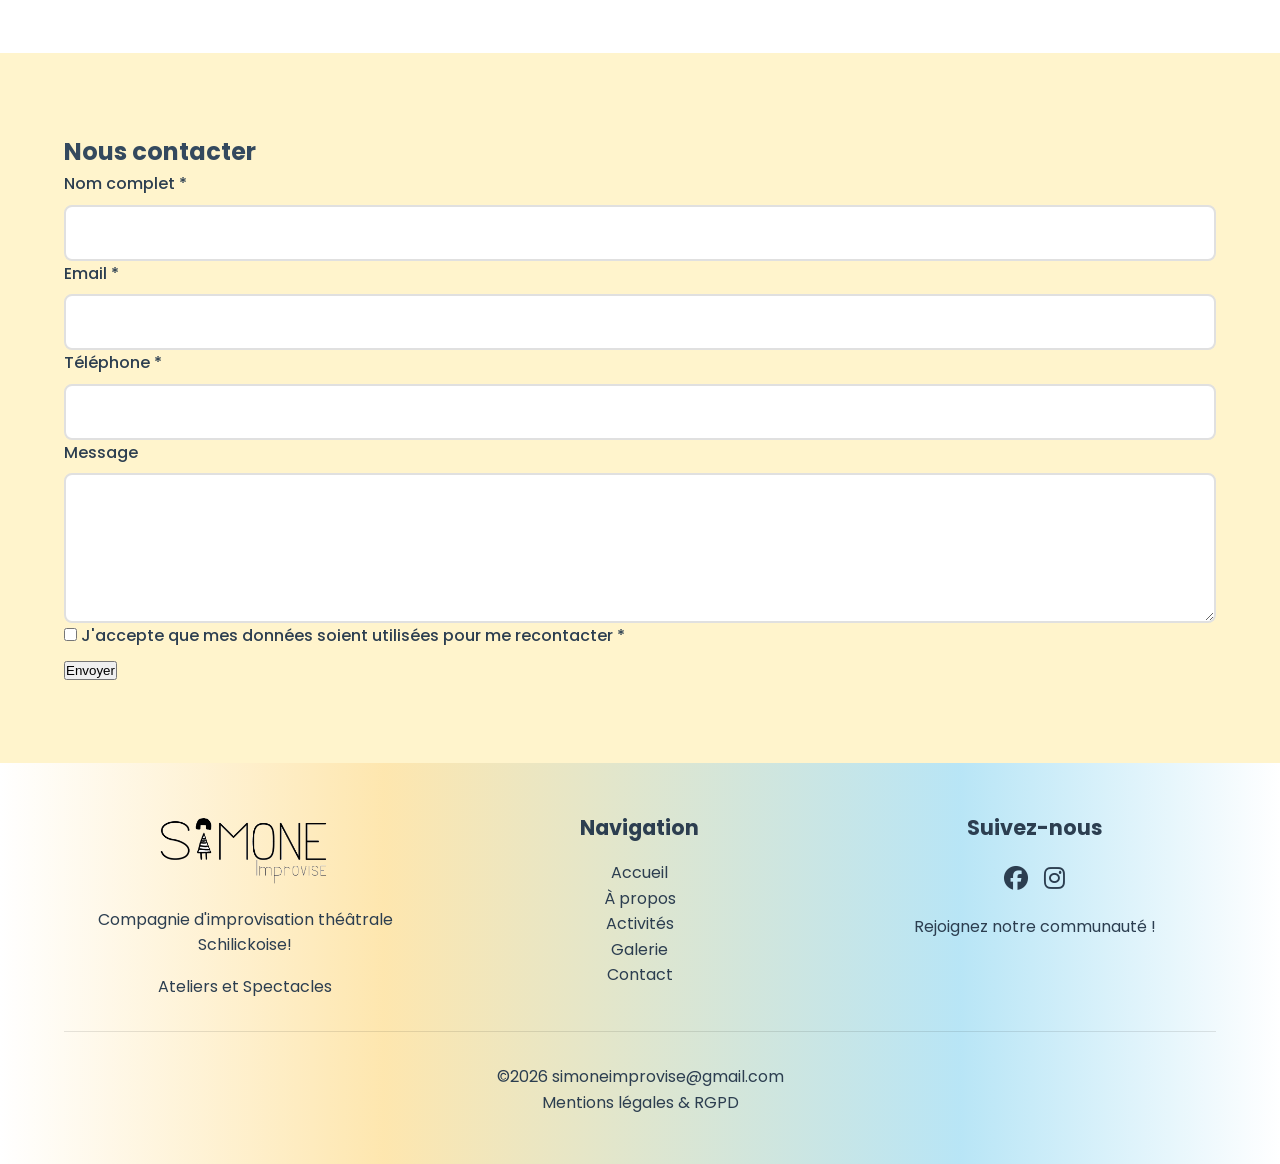
==== commit ad8649e4: "modication place dispo" ====
--- a/index.html
+++ b/index.html
@@ -79,8 +79,9 @@
             <div class="annonce-contenu">
                 <span class="badge-nouveau"></span>
                 <p class="annonce-titre">
-                    <strong>✨ Dès septembre, Simone ouvre des places pour l'atelier adultes !</strong>
-                    <br>Cours d'essai gratuit le 15 septembre 2026 à 20h.  
+                    <strong>✨ Il reste des places disponibles pour l'atelier Adolescents (Lycéens) et pour l'atelier Adultes</strong>
+                    <br>Cours d'essai gratuit le 15 septembre 2026 à 18h30 pour les Adolescents et à 20h pour l'atelier Adultes.
+                    <br>Cours accessibles pour tous les niveaux !  
                 </p>
                 <a href="#contact" class="btn-contact-rapide">Contactez-nous →</a> 
             </div>
@@ -175,7 +176,7 @@
                 <!-- Atelier Enfants -->
                 <div class="workshop-card">
                     <div class="workshop-icon">🎭</div>
-                    <h3>Atelier Ados Débutants</h3>
+                    <h3>Atelier Ados (collégiens)</h3>
                     <div class="workshop-details">
                         <div class="detail-item">
                             <span class="icon">📅</span>
@@ -199,7 +200,7 @@
                 <!-- Atelier Ados -->
                 <div class="workshop-card">
                     <div class="workshop-icon">🎪</div>
-                    <h3>Atelier Ados Confirmés</h3>
+                    <h3>Atelier Ados (lycéens)</h3>
                     <div class="workshop-details">
                         <div class="detail-item">
                             <span class="icon">📅</span>
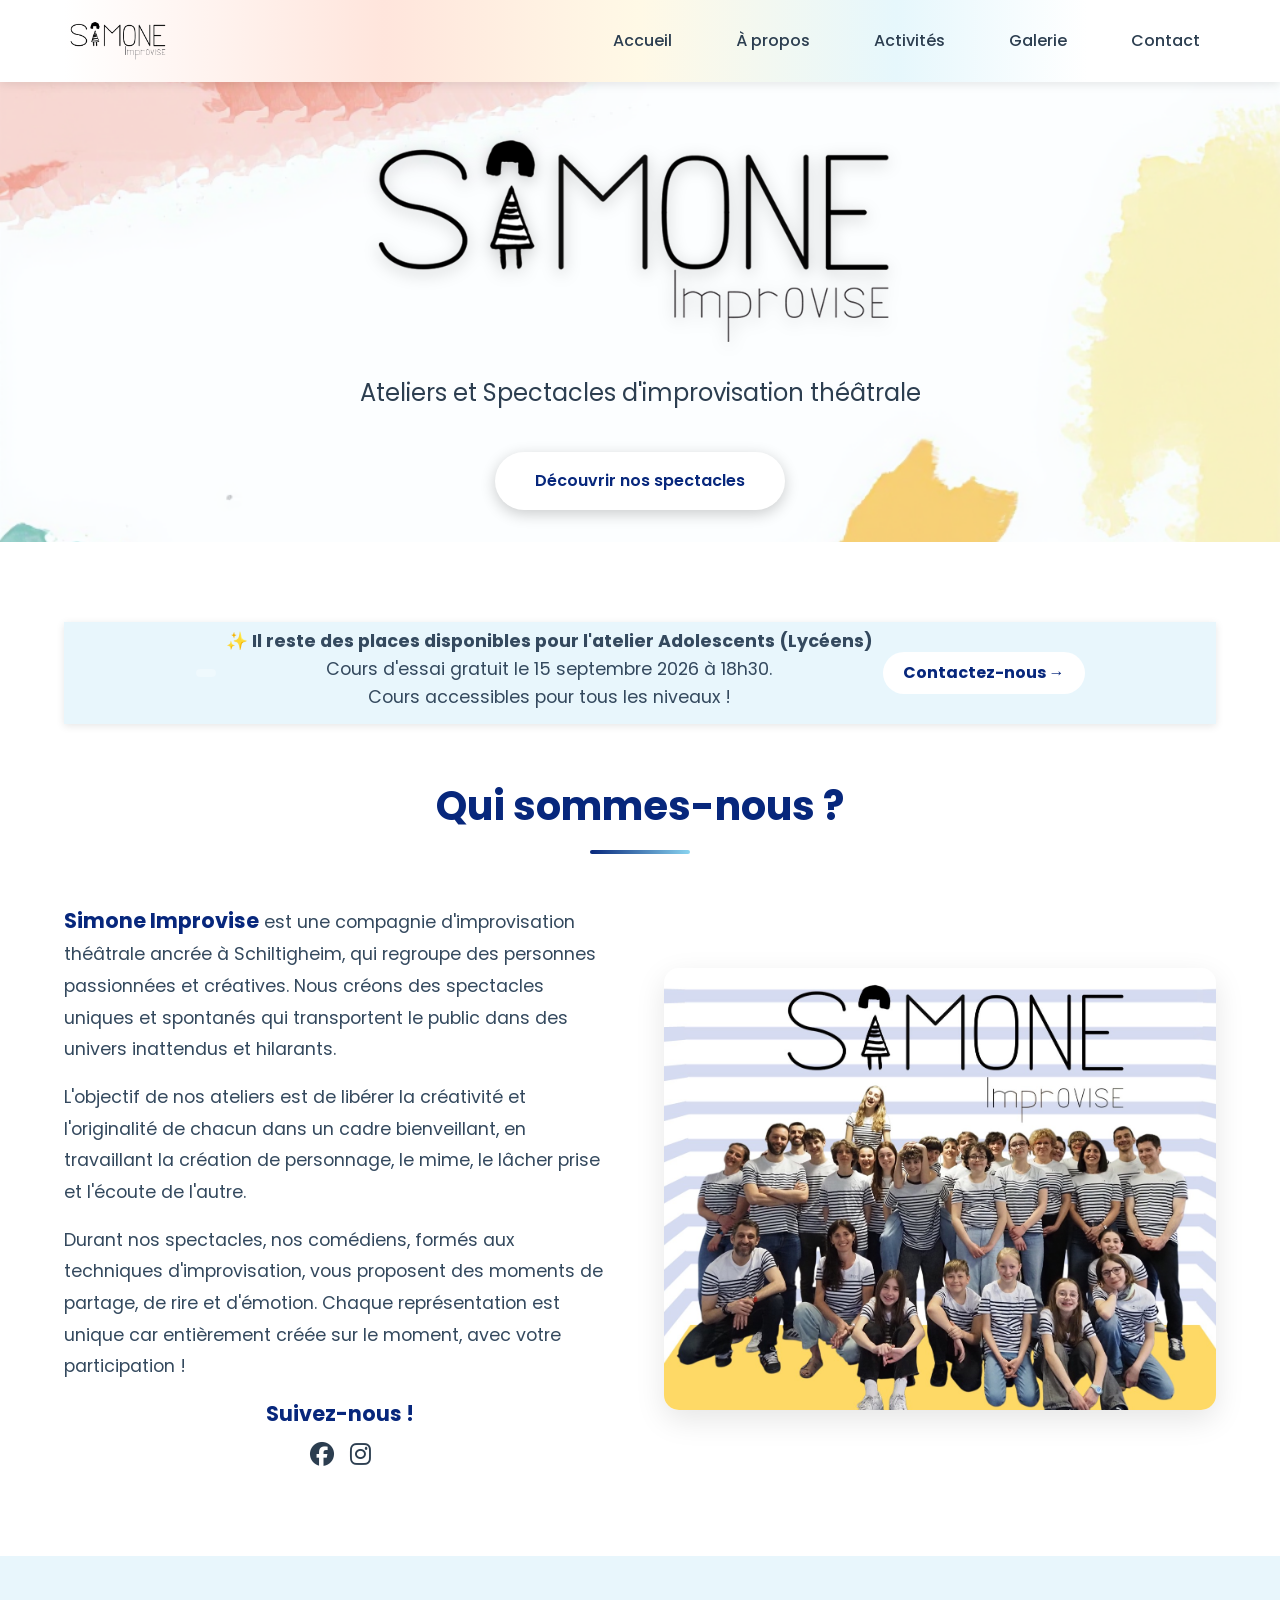
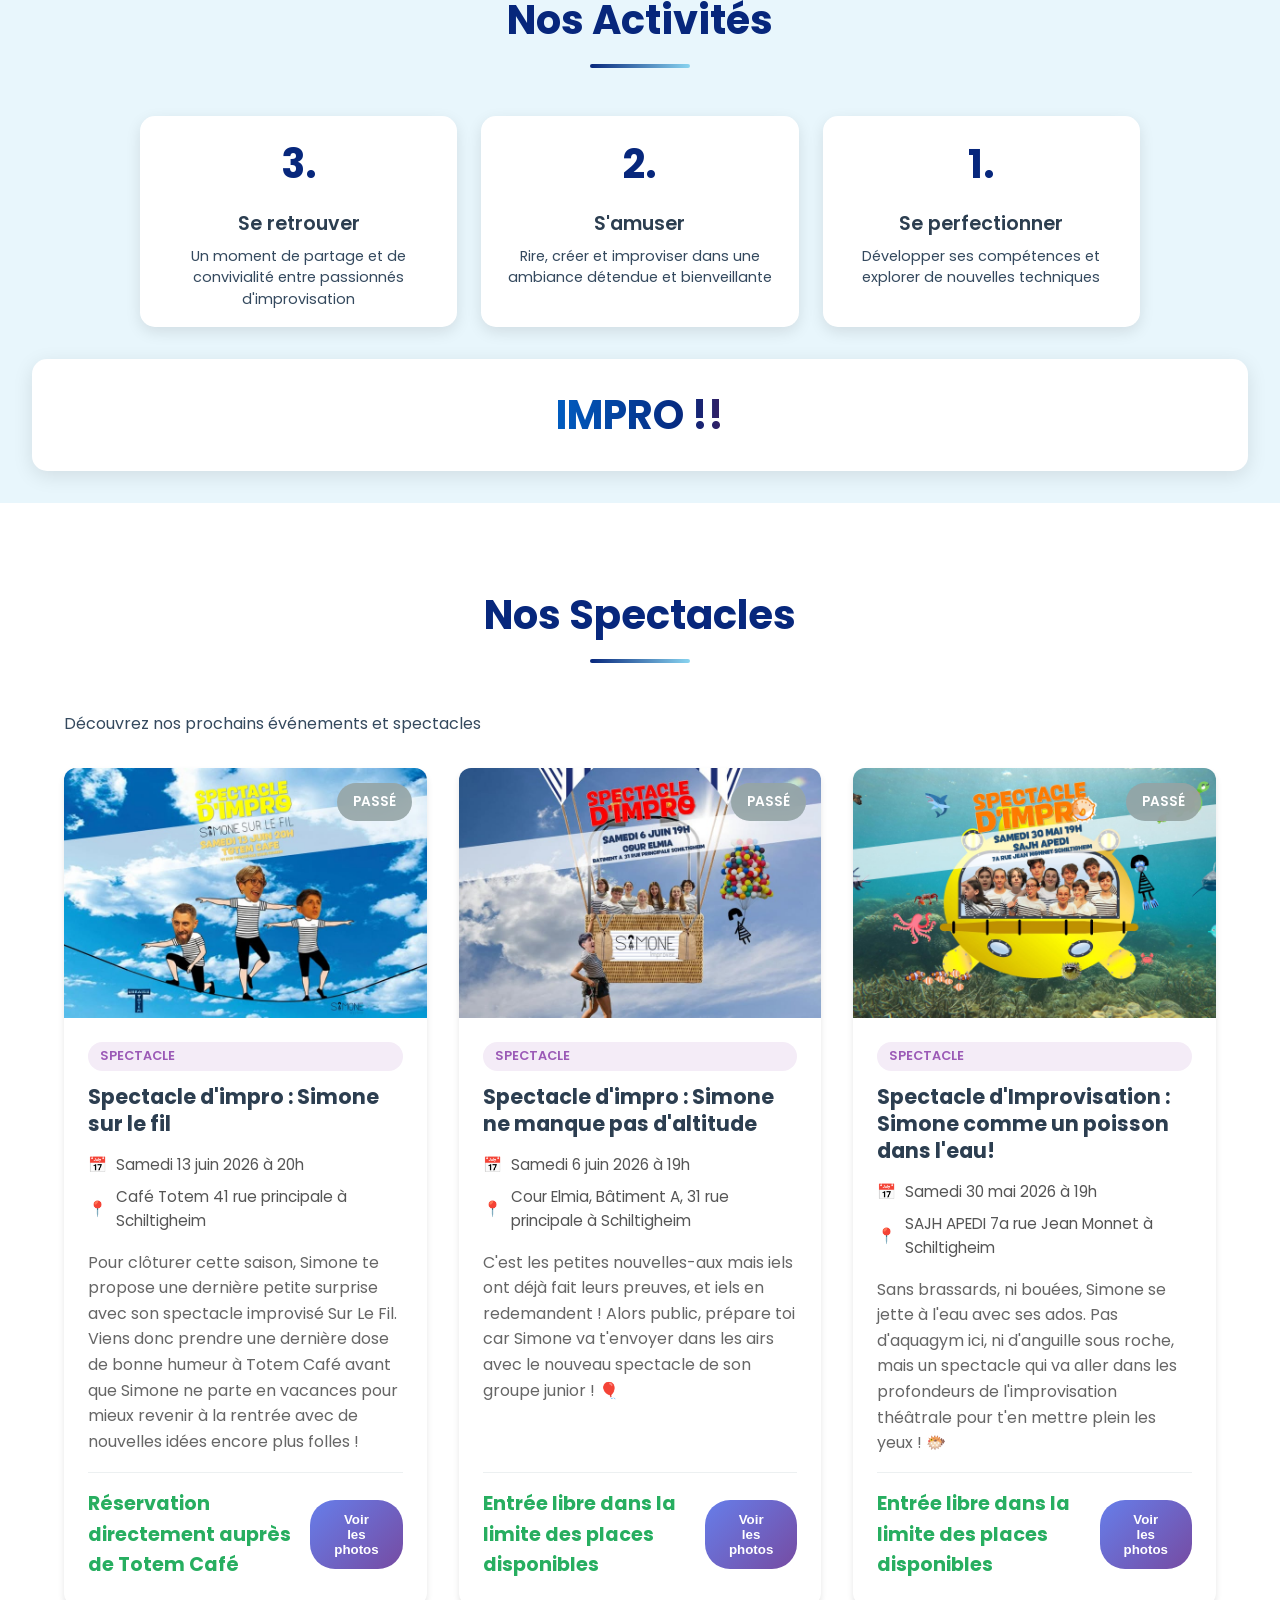
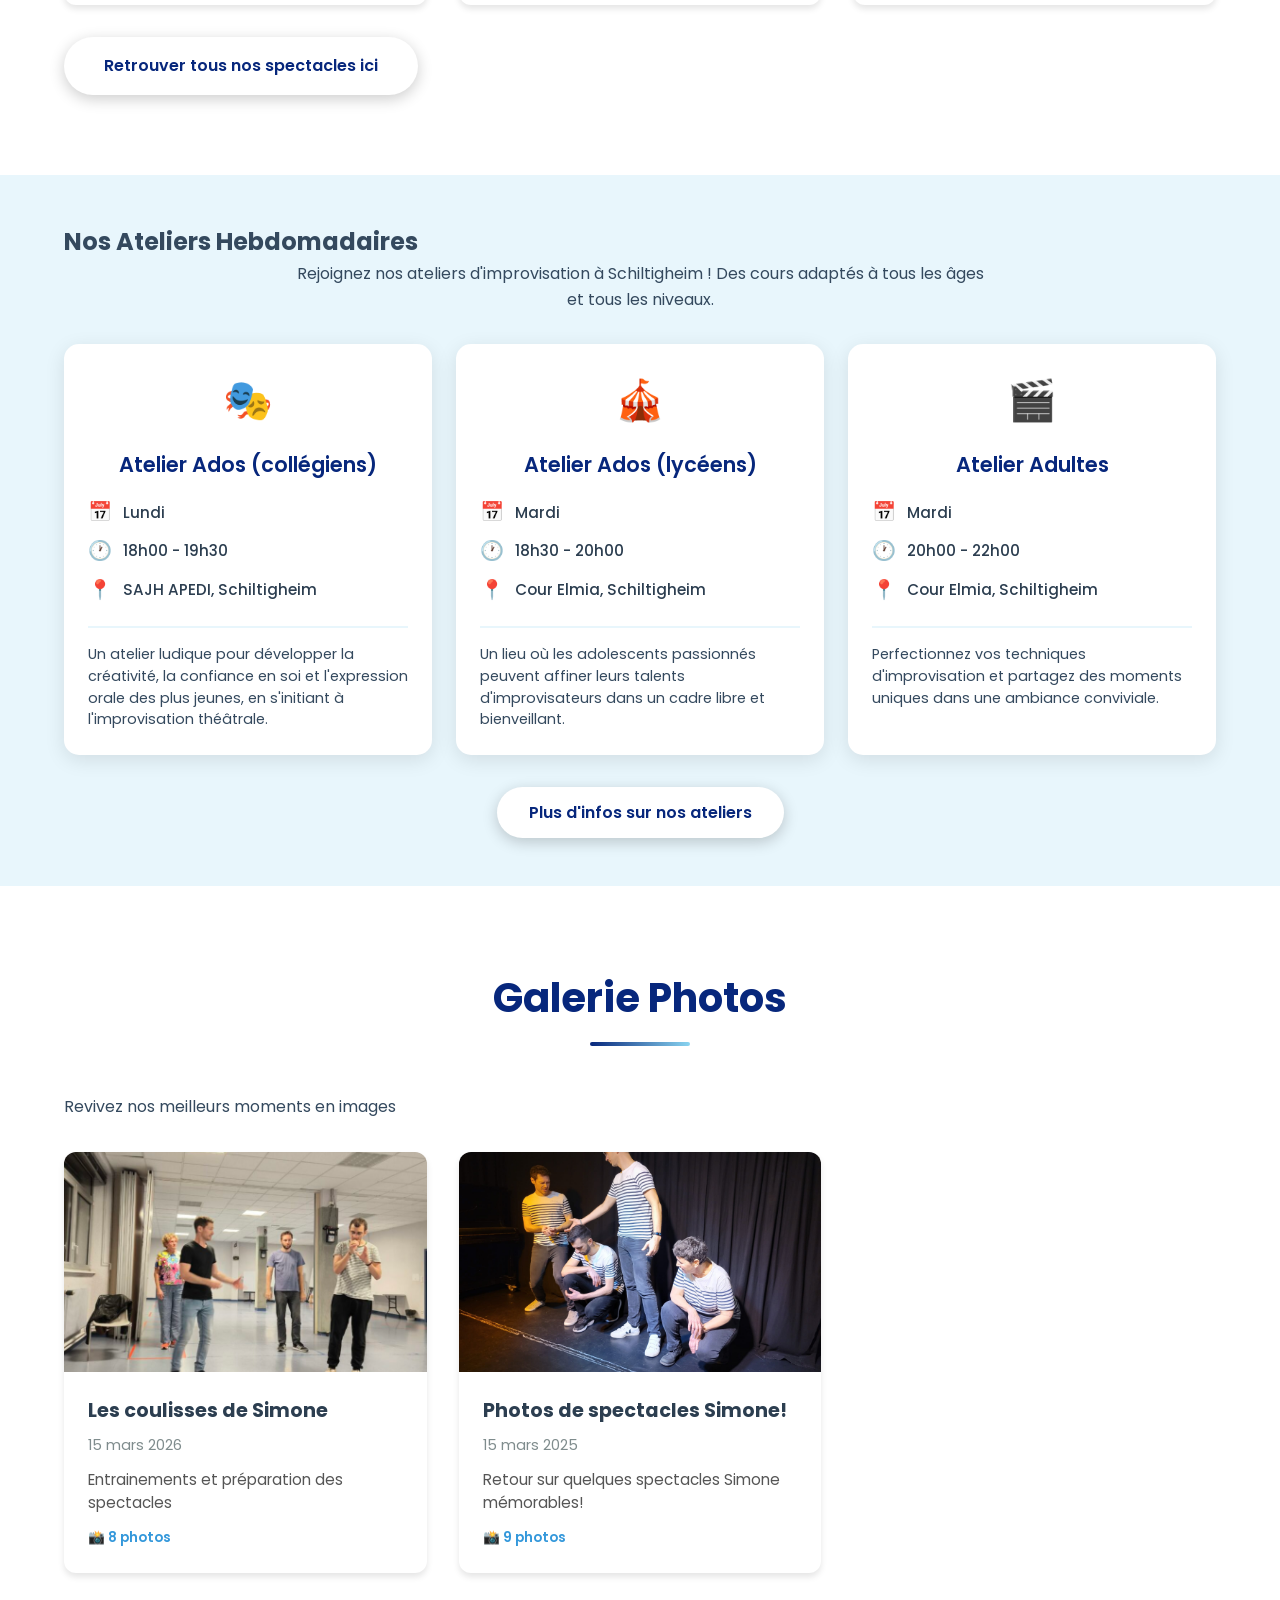
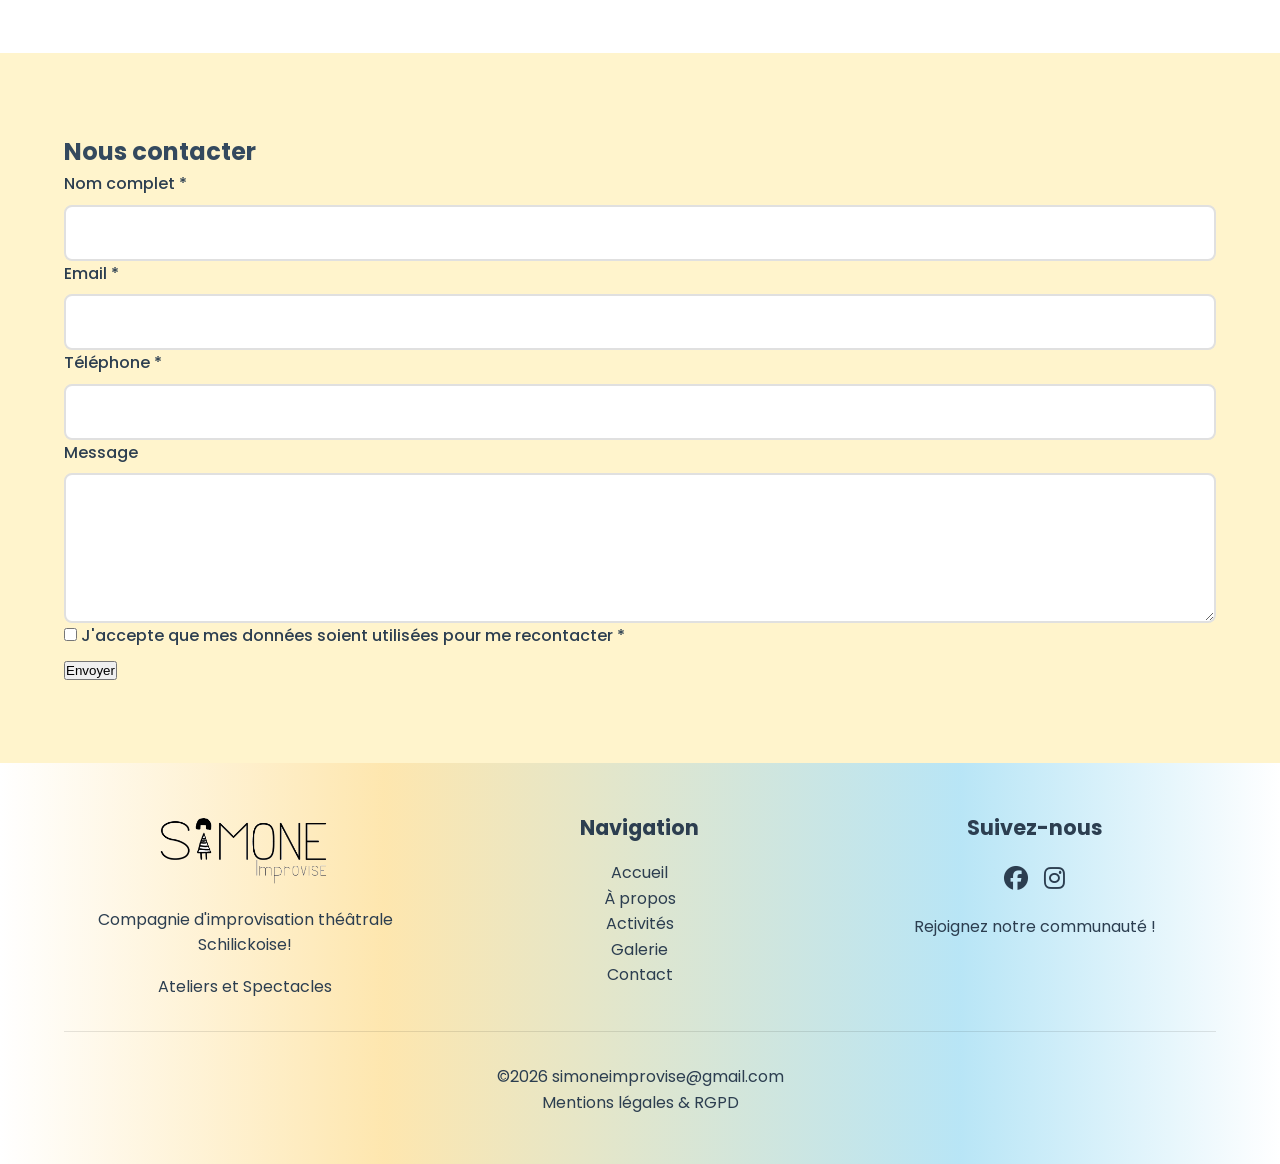
==== commit f406f8db: "modication place dispo" ====
--- a/index.html
+++ b/index.html
@@ -79,8 +79,8 @@
             <div class="annonce-contenu">
                 <span class="badge-nouveau"></span>
                 <p class="annonce-titre">
-                    <strong>✨ Il reste des places disponibles pour l'atelier Adolescents (Lycéens) et pour l'atelier Adultes</strong>
-                    <br>Cours d'essai gratuit le 15 septembre 2026 à 18h30 pour les Adolescents et à 20h pour l'atelier Adultes.
+                    <strong>✨ Il reste des places disponibles pour l'atelier Adolescents (Lycéens)</strong>
+                    <br>Cours d'essai gratuit le 15 septembre 2026 à 18h30.
                     <br>Cours accessibles pour tous les niveaux !  
                 </p>
                 <a href="#contact" class="btn-contact-rapide">Contactez-nous →</a> 
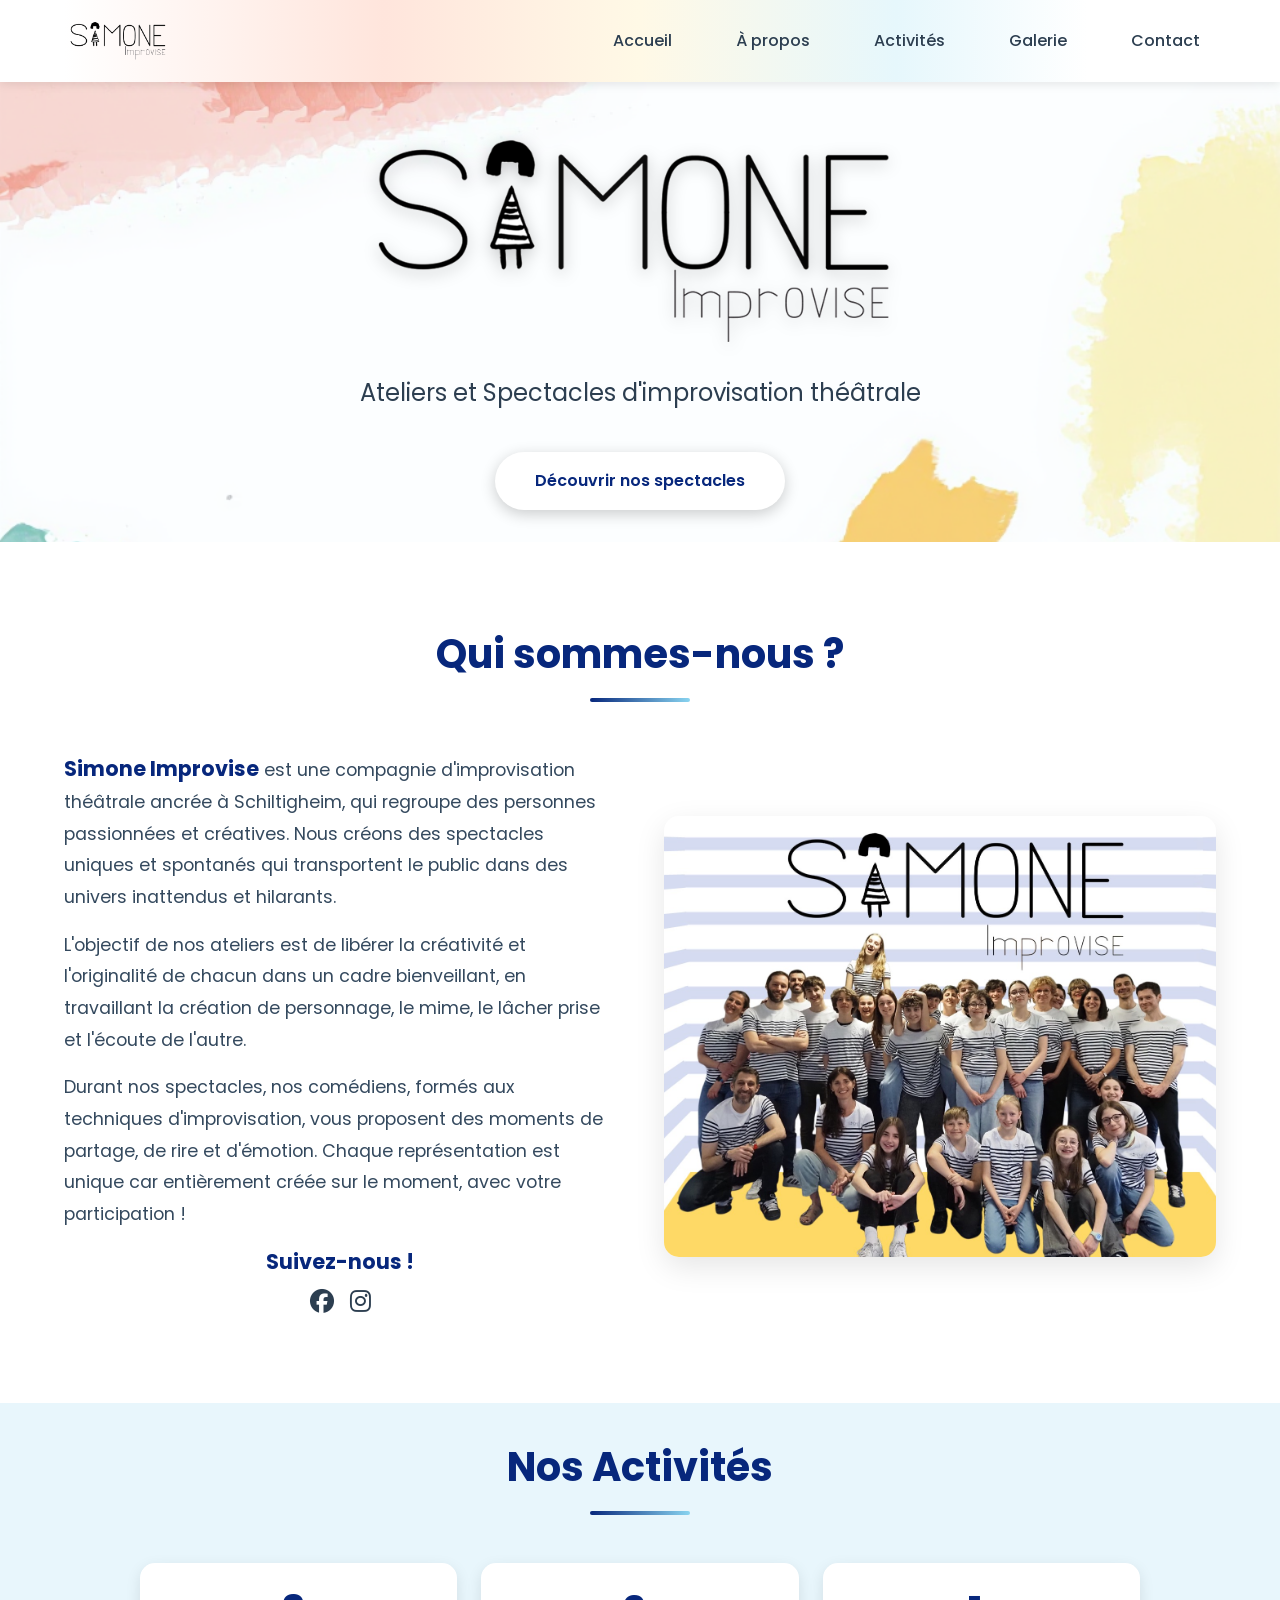
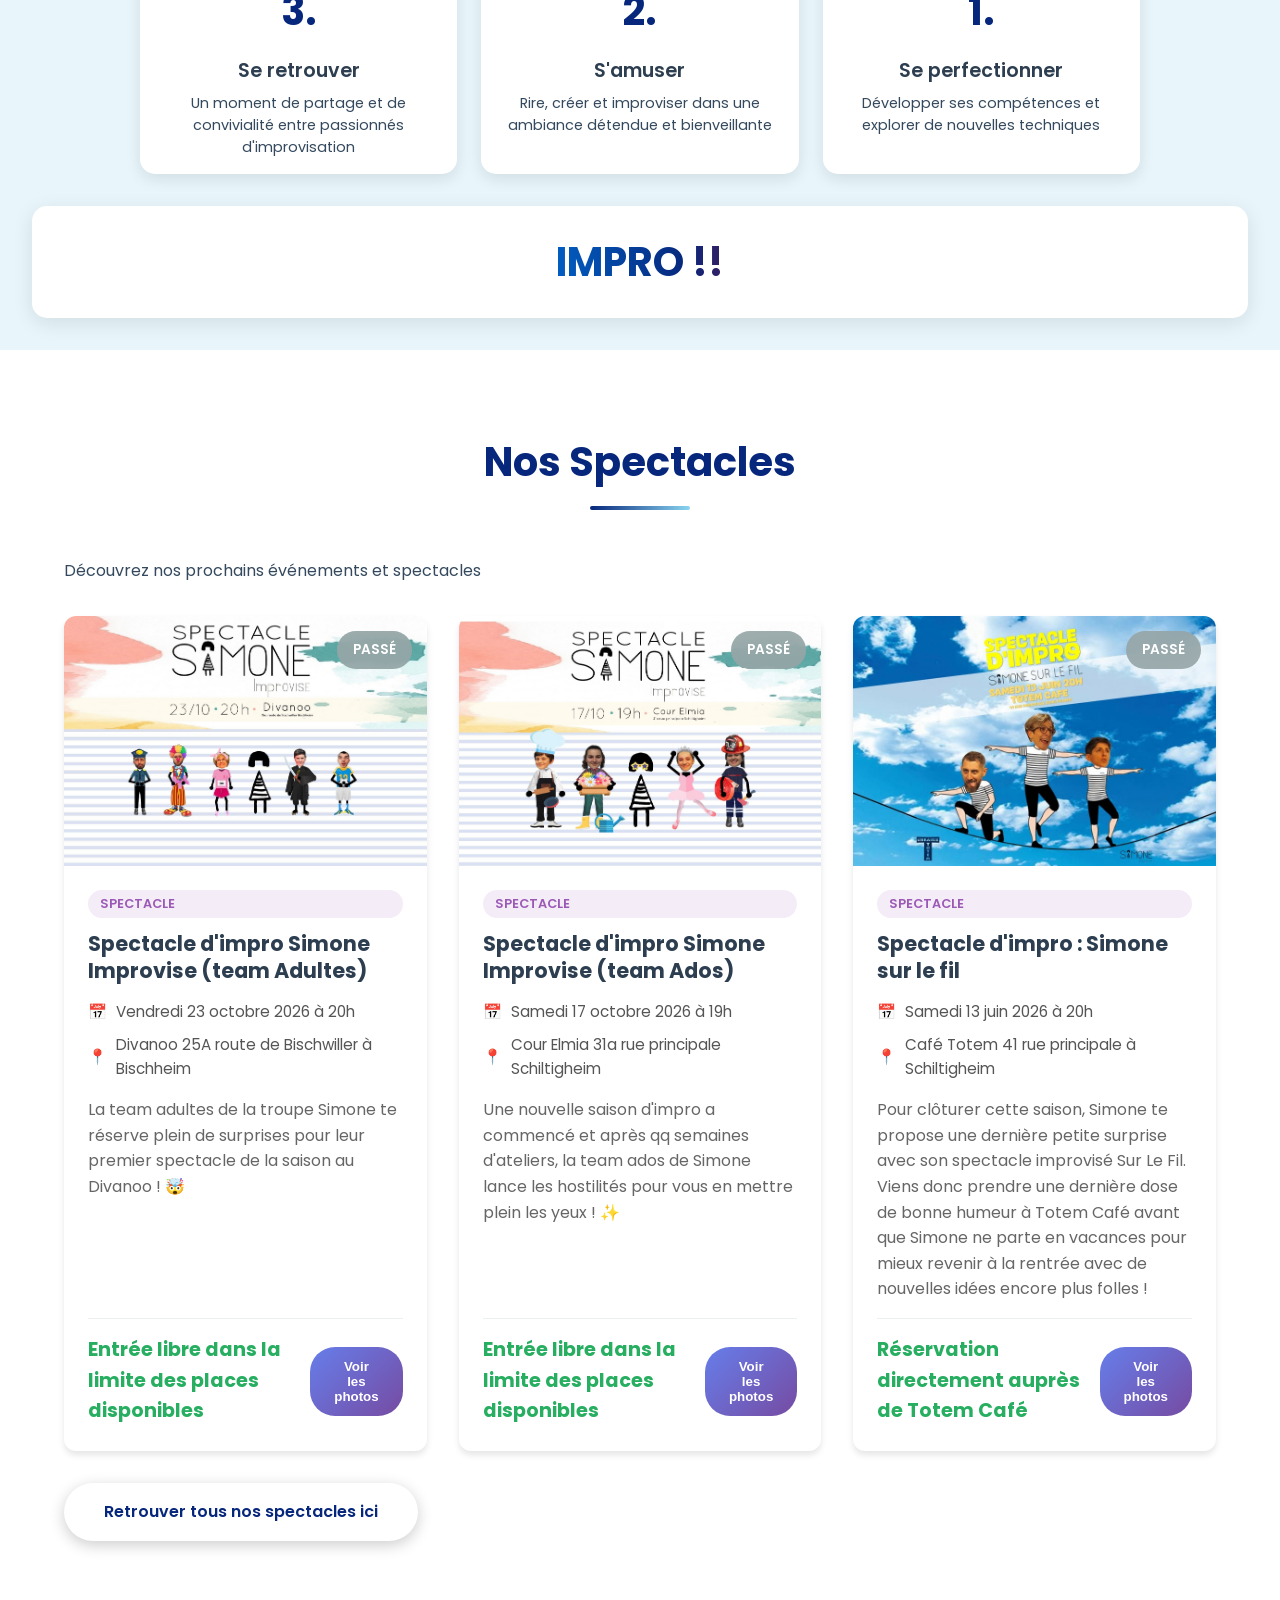
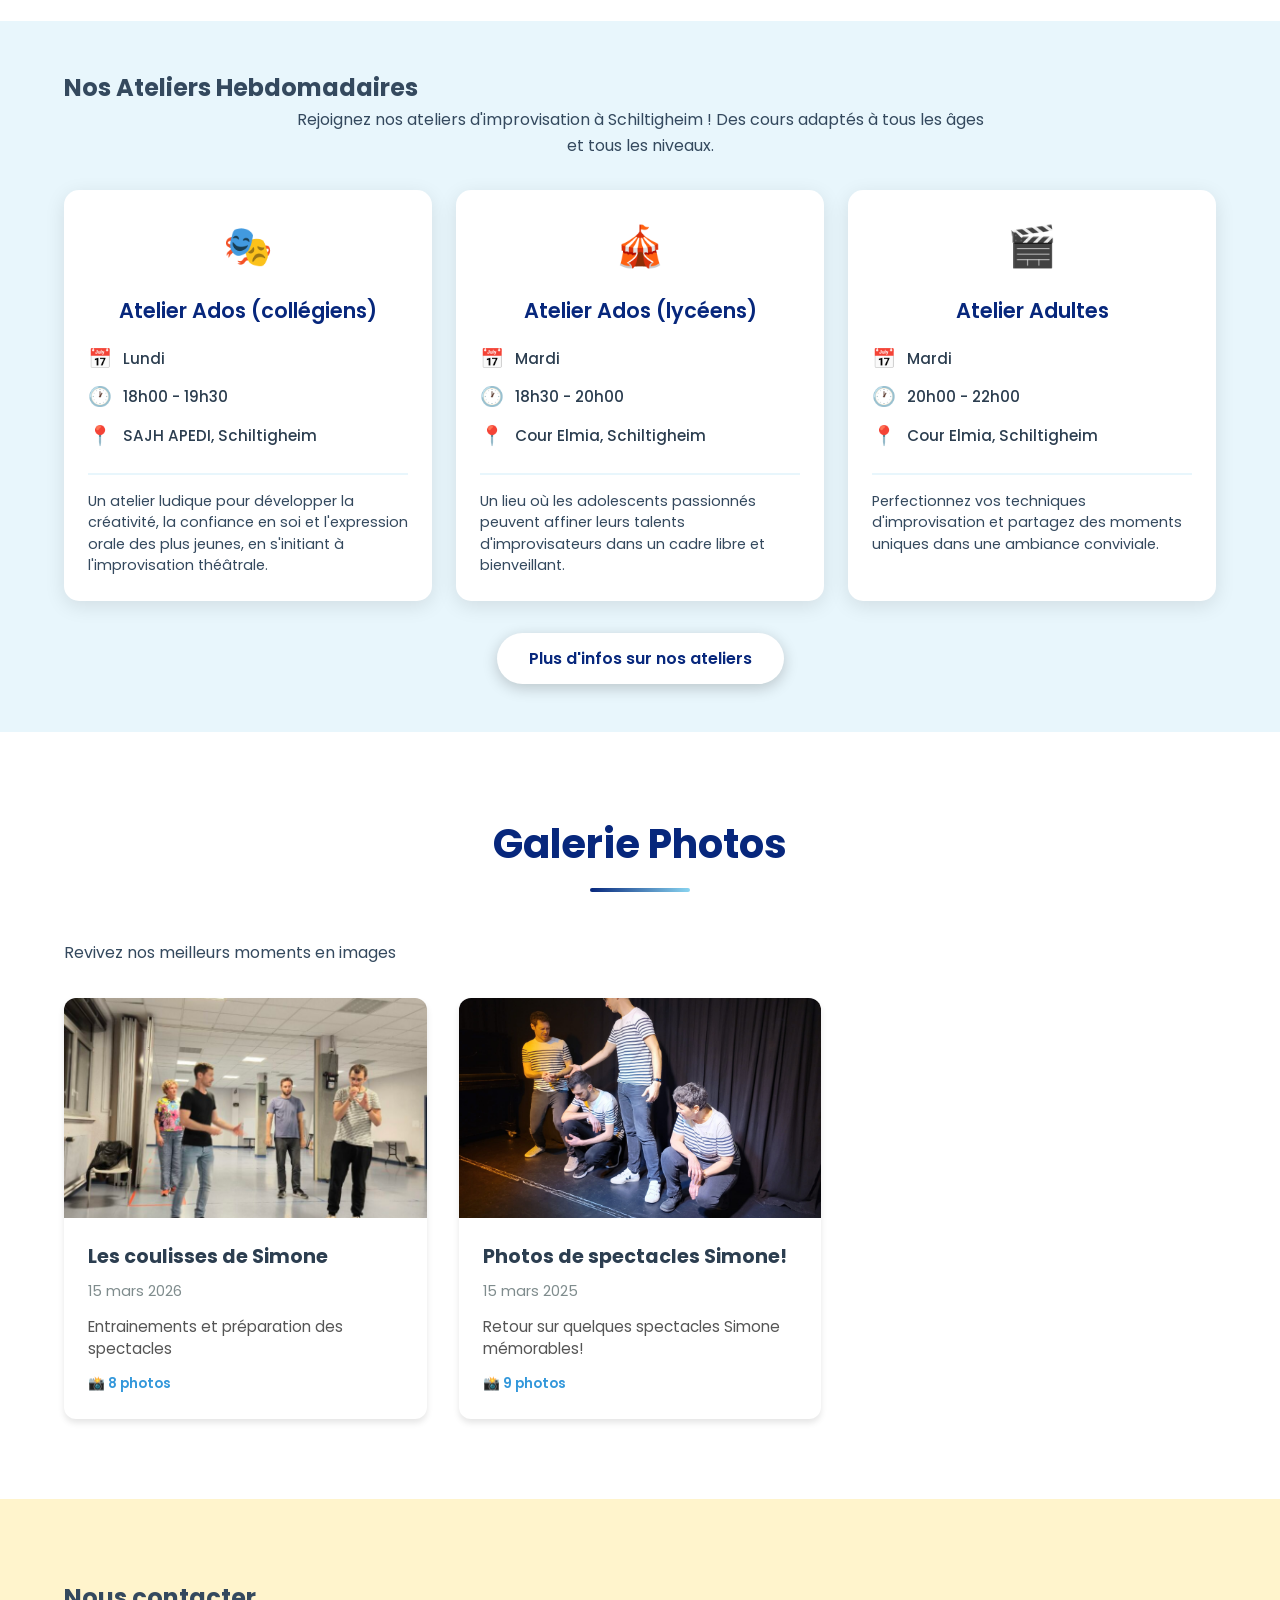
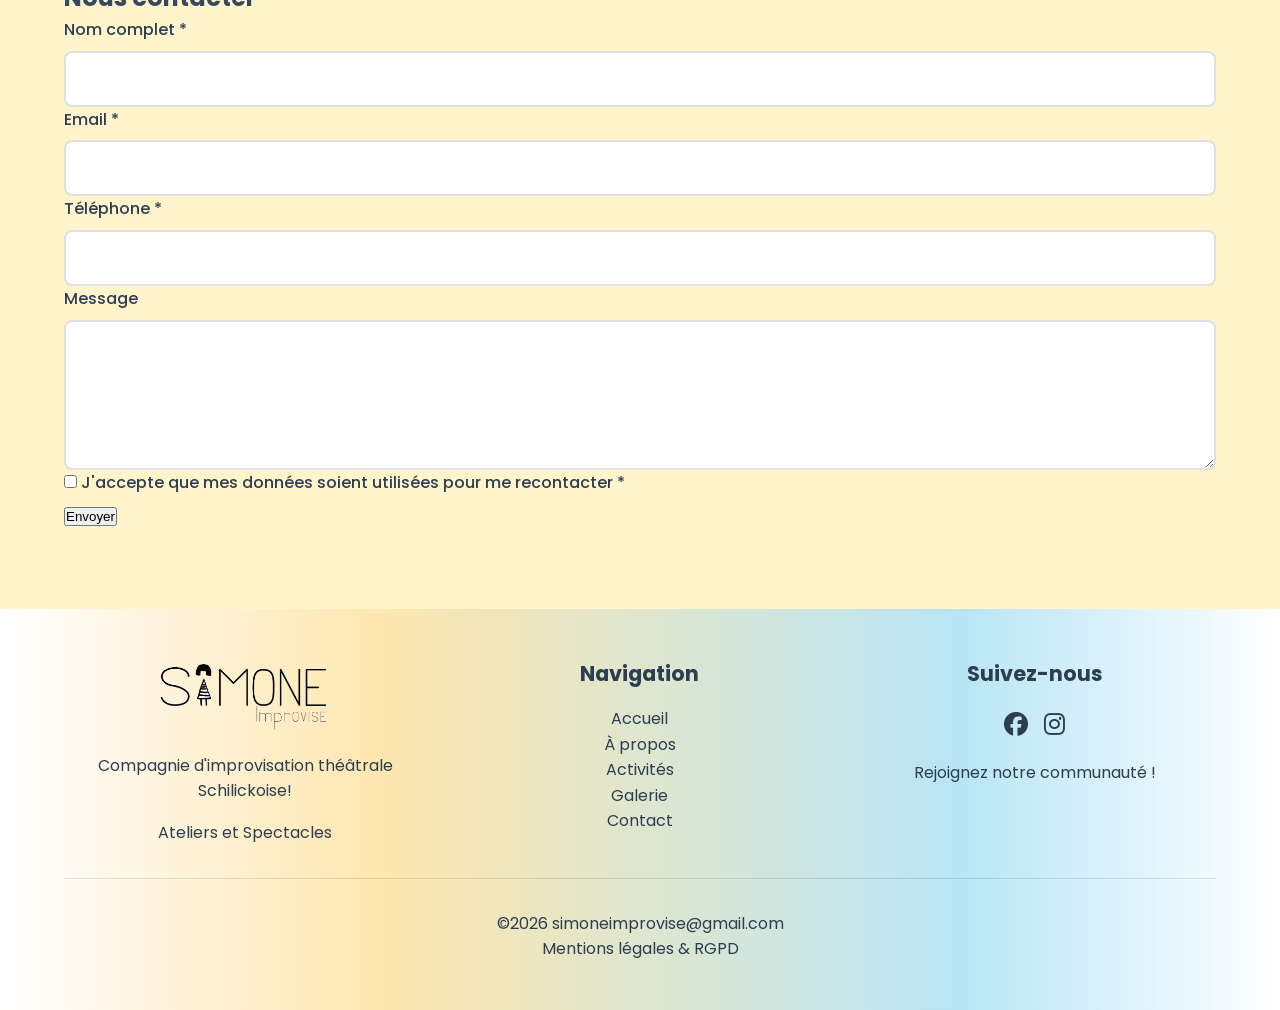
==== commit 7737ae1f: "add spectacle" ====
--- a/index.html
+++ b/index.html
@@ -75,7 +75,7 @@
     <!-- À PROPOS -->
     <section id="apropos">
         <!-- À insérer après le header, avant la section "Qui sommes-nous ?" -->
-        <div class="annonce-bandeau">
+        <!-- <div class="annonce-bandeau">
             <div class="annonce-contenu">
                 <span class="badge-nouveau"></span>
                 <p class="annonce-titre">
@@ -85,7 +85,7 @@
                 </p>
                 <a href="#contact" class="btn-contact-rapide">Contactez-nous →</a> 
             </div>
-        </div>
+        </div> -->
         <h2 class="section-title">Qui sommes-nous ?</h2>
         <div class="about-content">
             <div class="about-text">
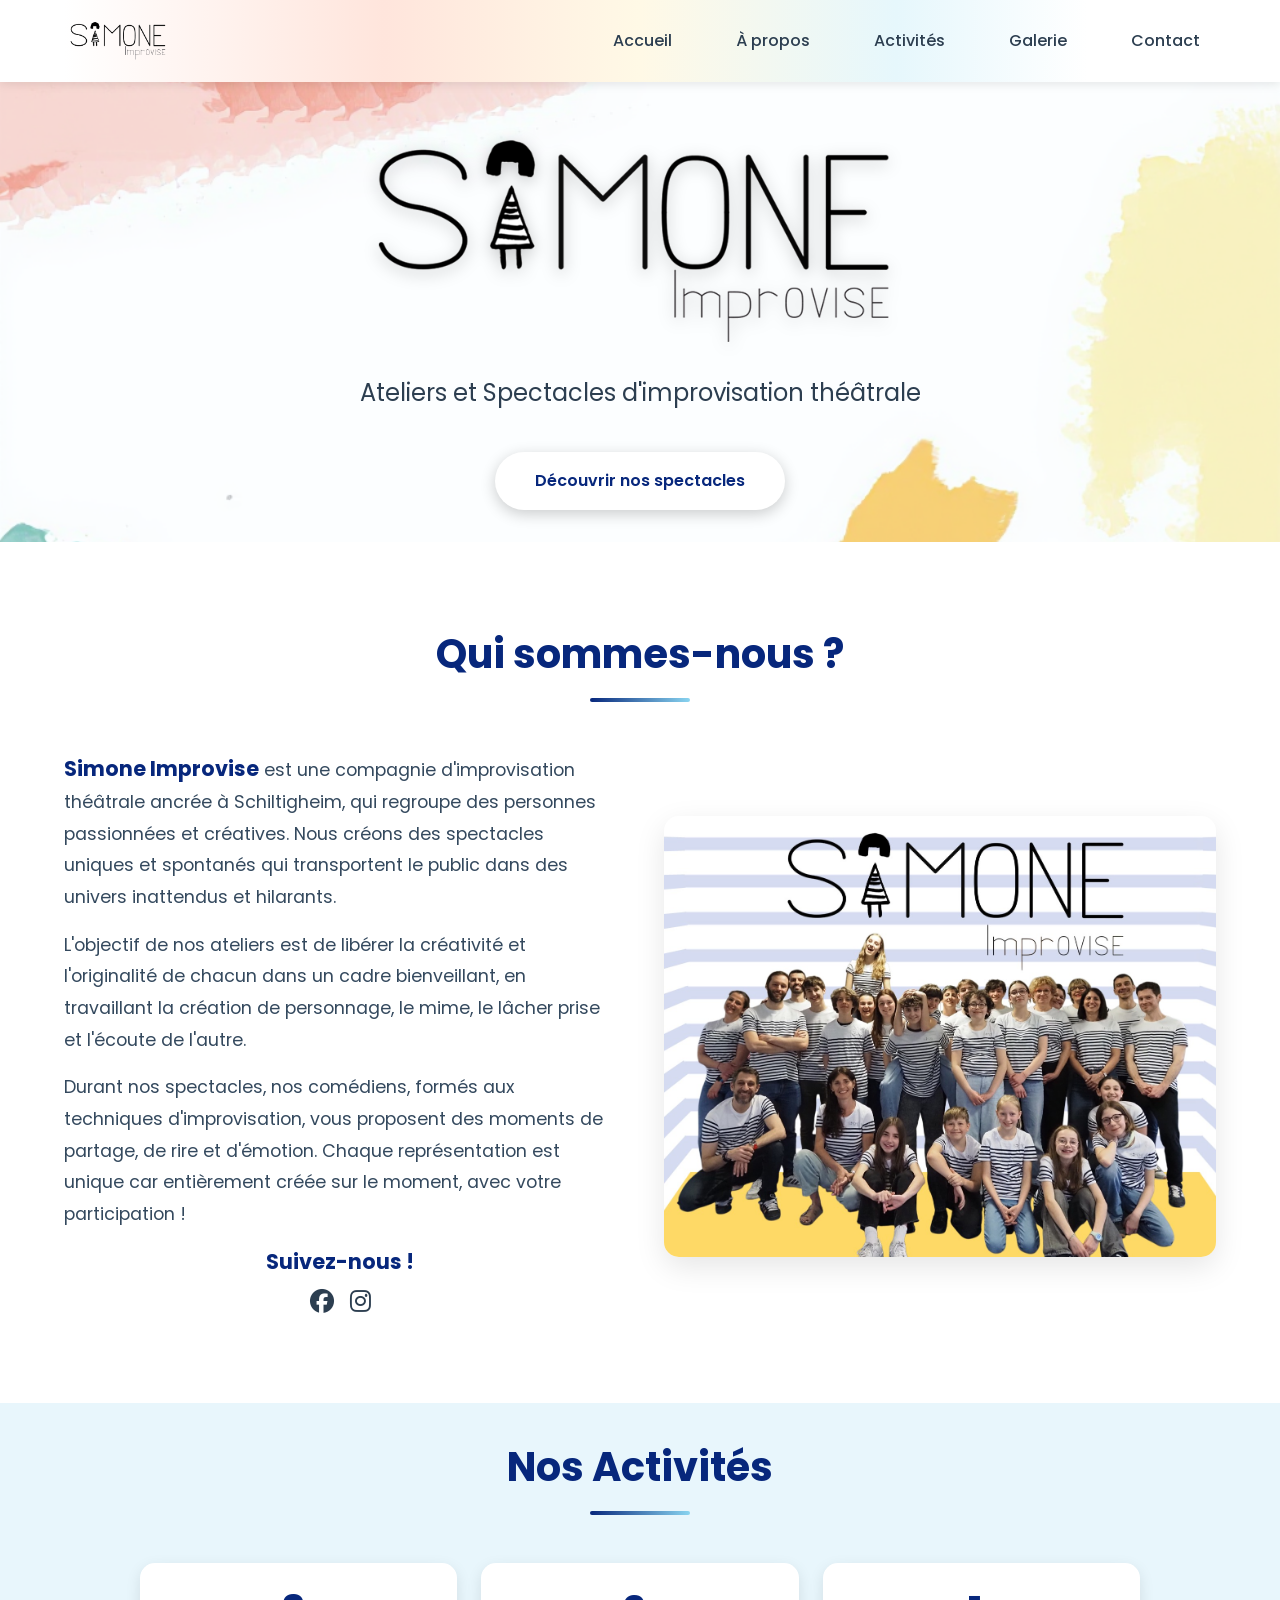
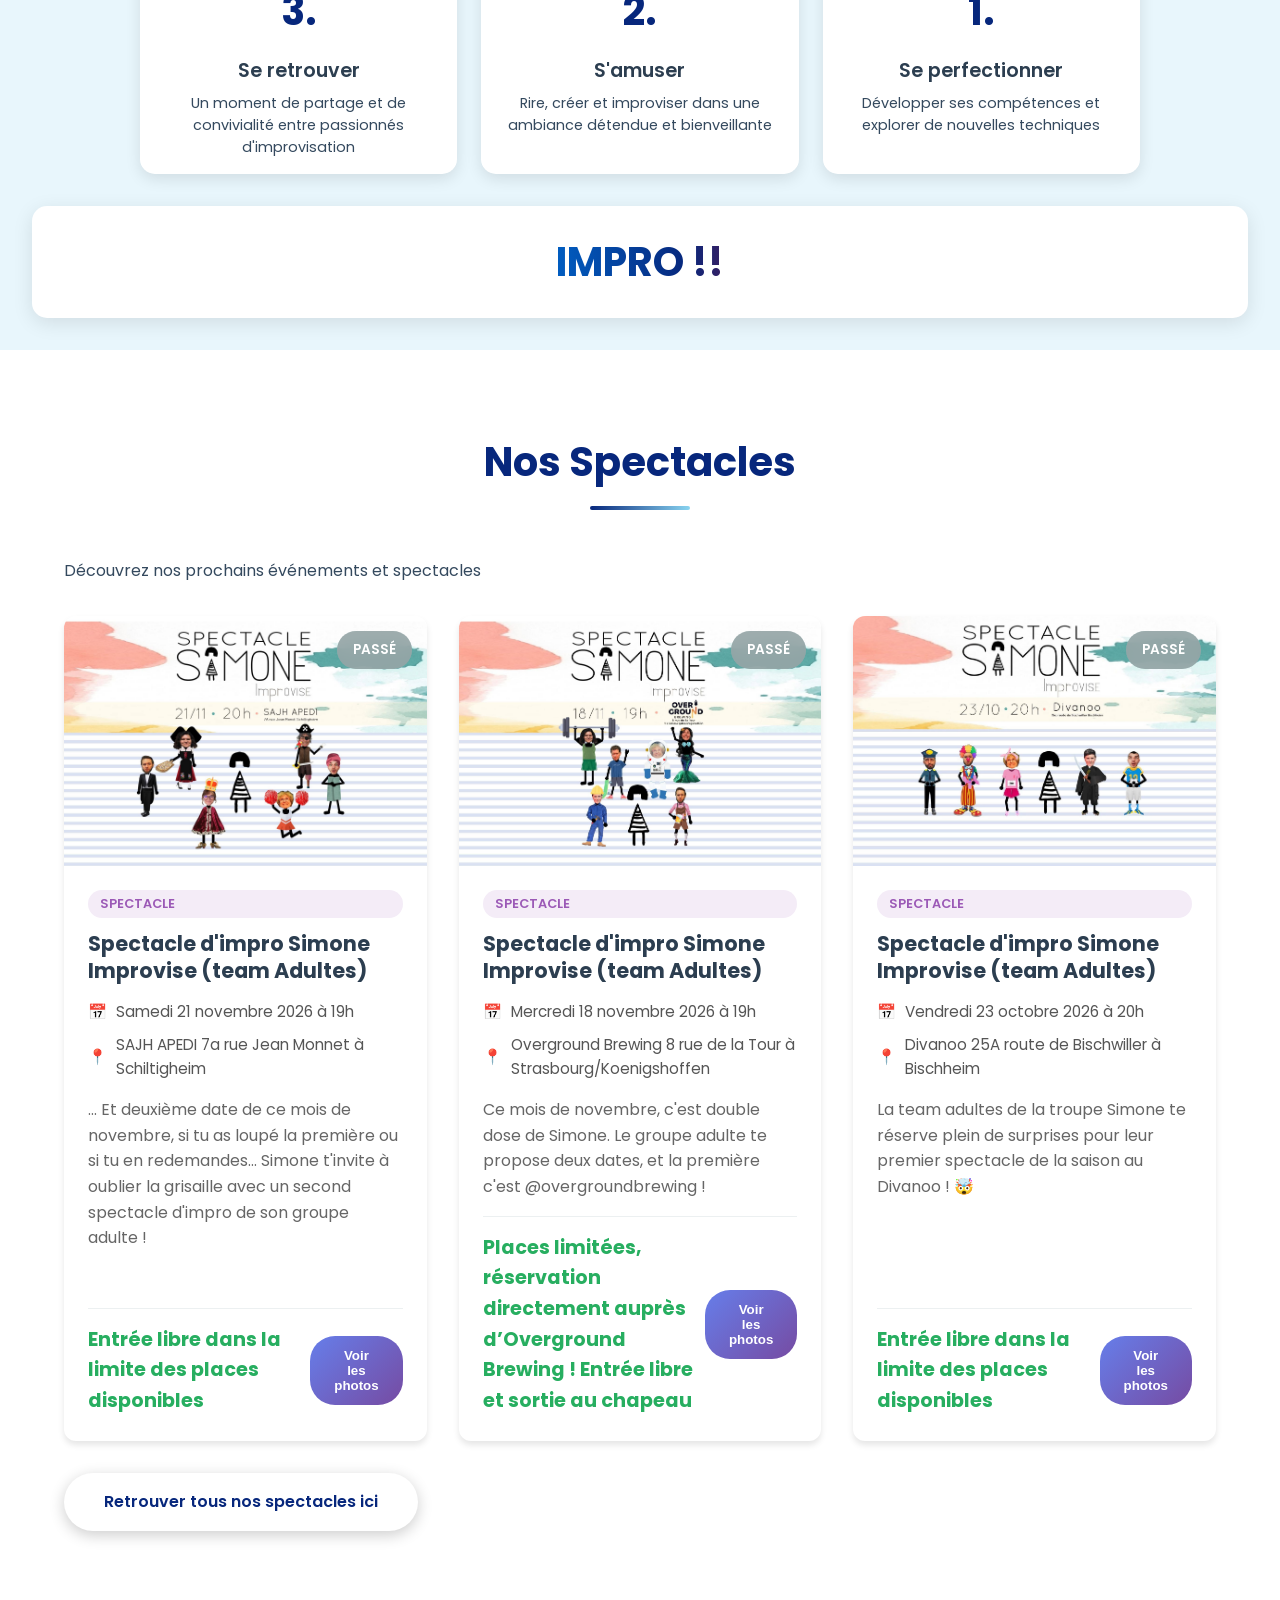
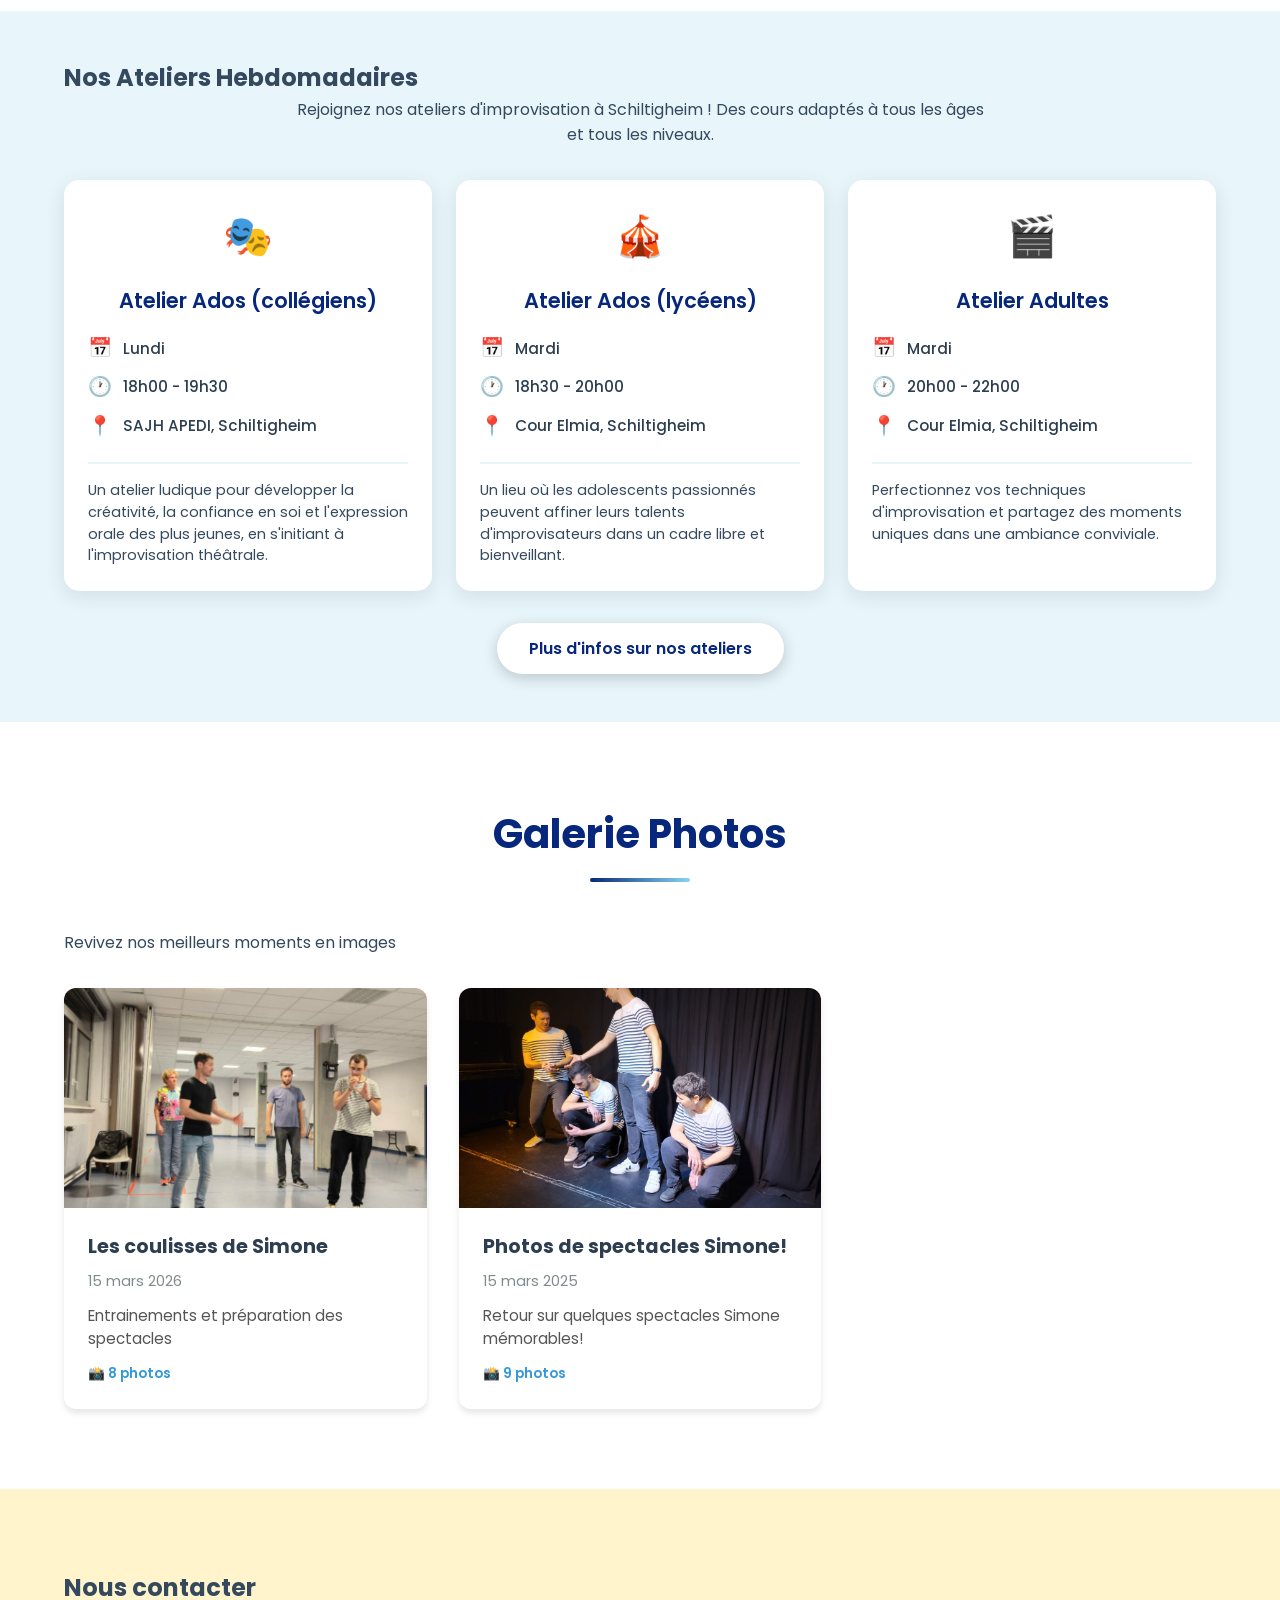
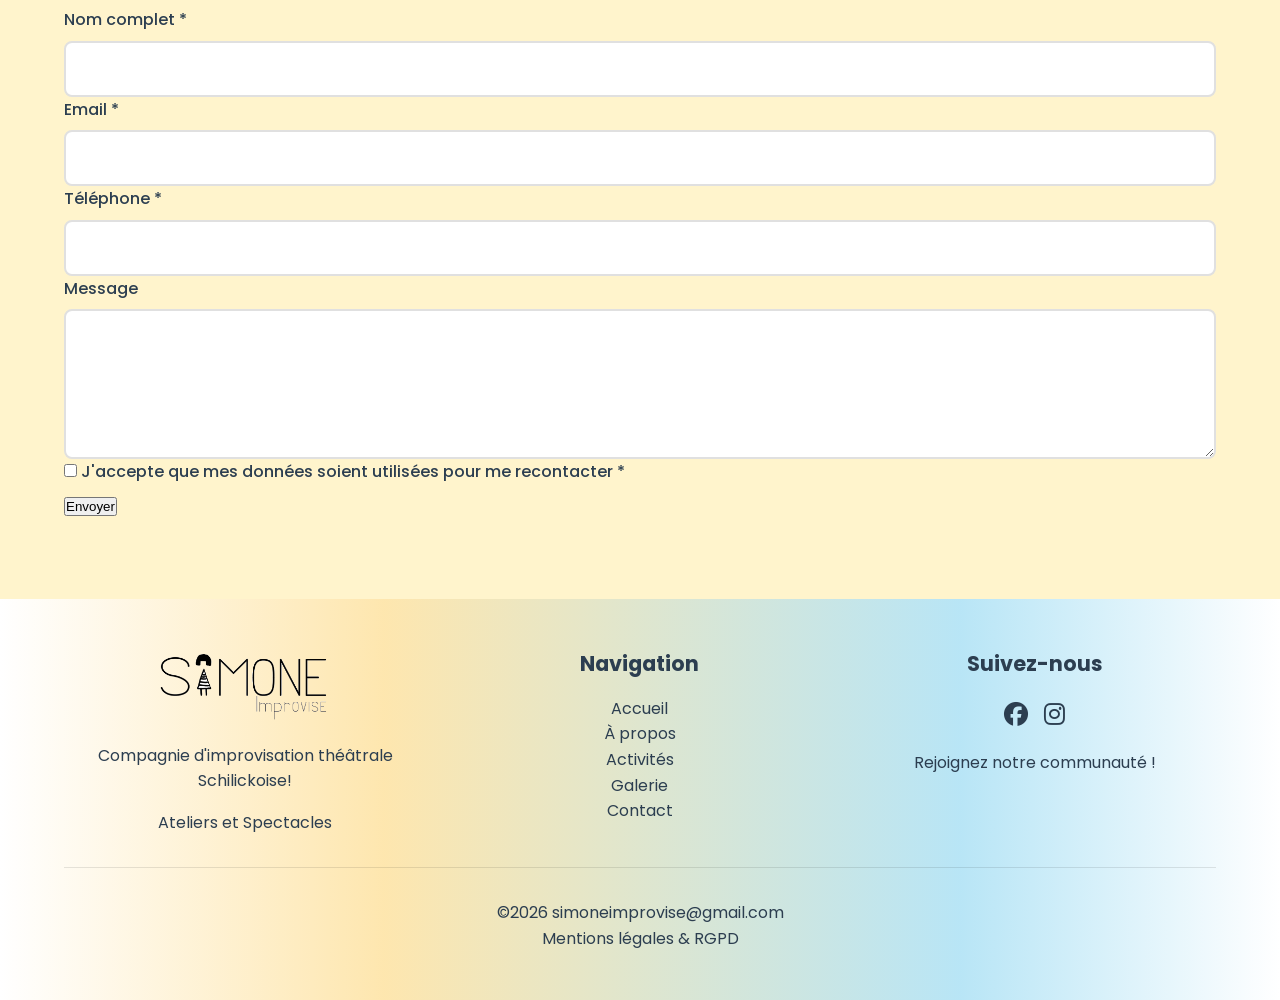
==== commit b0ee040e: "add goatcounter" ====
--- a/index.html
+++ b/index.html
@@ -1,6 +1,8 @@
 <!DOCTYPE html>
 <html lang="fr">
 <head>
+    <script data-goatcounter="https://simone-improvise.goatcounter.com/count"
+        async src="//gc.zgo.at/count.js"></script>
     <meta charset="UTF-8">
     <meta name="viewport" content="width=device-width, initial-scale=1.0">
     <meta name="description" content="Simone Improvise - Compagnie d'improvisation théâtrale. Découvrez nos spectacles et rejoignez l'aventure !">
